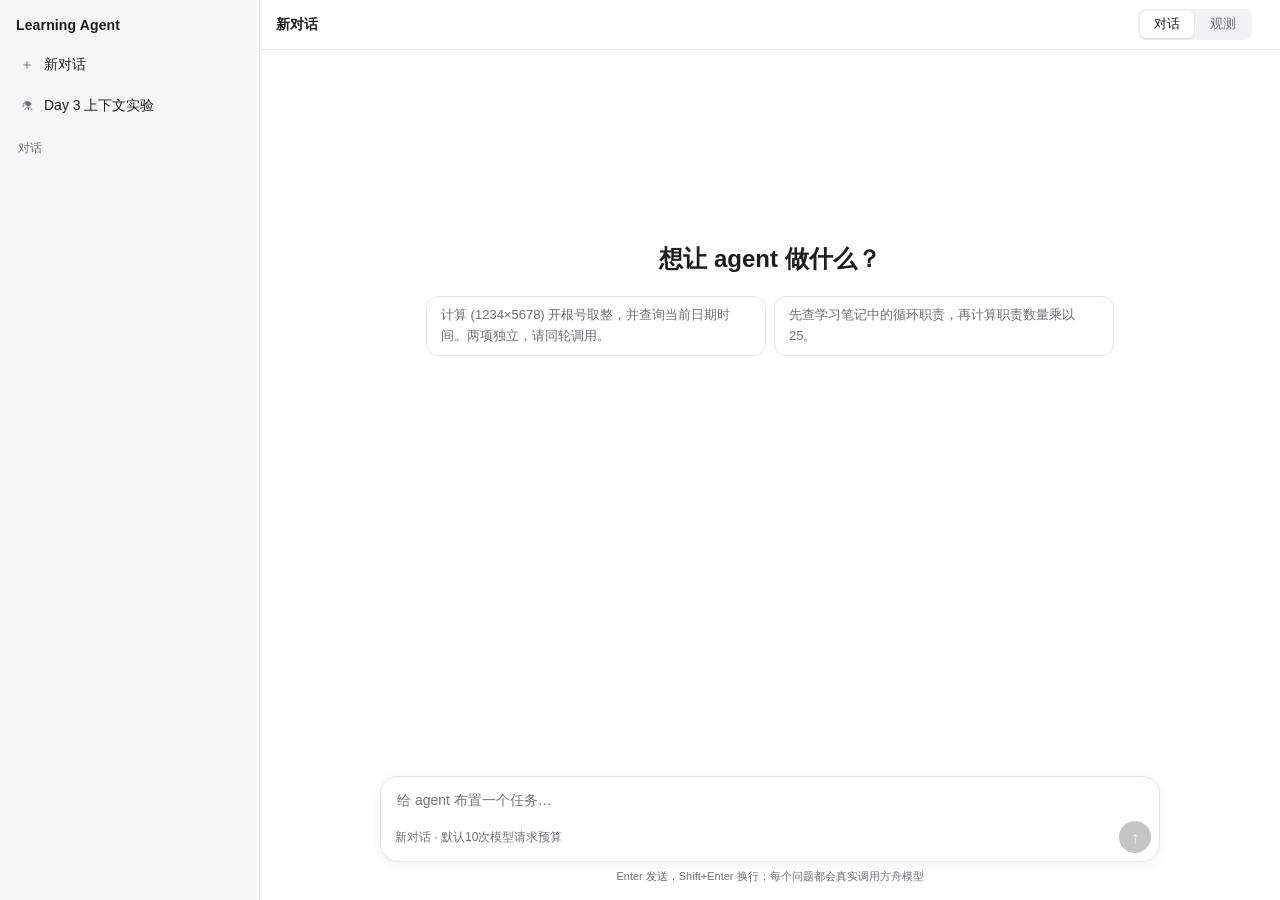
==== observer/index.html @ 4f00852b "feat: day3" ====
<!doctype html>
<html lang="zh-CN">
<head>
<meta charset="utf-8">
<meta name="viewport" content="width=device-width, initial-scale=1">
<title>Learning Agent</title>
<style>
:root {
  --bg: #ffffff; --side: #f6f6f7; --panel: #ffffff; --text: #1d1d1f; --muted: #6e6e76; --line: #e4e4e7; --soft: #f1f1f3;
  --accent: #2f6fde; --ok: #0f8a6a; --err: #d1490f; --warn: #c88a04; --think: #7c5cc4; --cache: #a3acb9; --code: #f4f4f5;
  --mono: ui-monospace, "SF Mono", Menlo, monospace;
}
@media (prefers-color-scheme: dark) {
  :root {
    --bg: #181818; --side: #121212; --panel: #1f1f1f; --text: #ececec; --muted: #9a9aa2; --line: #2e2e33; --soft: #26262a;
    --accent: #6f9ef5; --ok: #3cc39d; --err: #f0864a; --warn: #e5b53e; --think: #a98cf0; --cache: #5d6573; --code: #232326;
  }
}
* { box-sizing: border-box; }
[hidden] { display: none !important; }
html, body { height: 100%; }
body { margin: 0; overflow: hidden; background: var(--bg); color: var(--text); font: 14px/1.6 -apple-system, "PingFang SC", "Noto Sans SC", sans-serif; }
button, input, select, textarea { font: inherit; color: inherit; }
button { cursor: pointer; }
#app { display: grid; grid-template-columns: 260px minmax(0, 1fr); height: 100vh; }

/* 左侧：对话列表 */
#sidebar { display: flex; flex-direction: column; min-height: 0; background: var(--side); border-right: 1px solid var(--line); }
.brand { padding: 14px 16px 8px; font-weight: 650; letter-spacing: .01em; }
.navbtn { display: flex; align-items: center; gap: 8px; margin: 2px 8px; padding: 7px 10px; border: 0; border-radius: 8px; background: none; text-align: left; }
.navbtn:hover { background: var(--soft); }
.navbtn .ico { width: 18px; text-align: center; color: var(--muted); }
.navlabel { display: flex; justify-content: space-between; padding: 14px 18px 4px; font-size: 12px; color: var(--muted); }
#runs { flex: 1; overflow: auto; padding: 0 8px 12px; }
.runitem { display: flex; gap: 6px; align-items: center; padding: 6px 10px; border-radius: 8px; font-size: 13px; }
.runitem:hover { background: var(--soft); }
.runitem.active { background: color-mix(in srgb, var(--text) 9%, transparent); }
.runitem input { margin: 0; }
.runitem button { flex: 1; min-width: 0; text-align: left; border: 0; background: none; padding: 0; }
.runitem .q { display: block; overflow: hidden; text-overflow: ellipsis; white-space: nowrap; }
.runitem small { color: var(--muted); font-size: 11px; }
.live { display: inline-block; width: 7px; height: 7px; margin-right: 5px; border-radius: 50%; background: var(--ok); animation: pulse 1.1s ease-in-out infinite; }

/* 顶栏 */
#main { display: flex; flex-direction: column; min-width: 0; min-height: 0; }
#topbar { display: flex; align-items: center; gap: 12px; height: 50px; padding: 0 16px; border-bottom: 1px solid var(--line); flex: none; }
#menu { display: none; border: 0; background: none; font-size: 18px; padding: 4px; }
#title { flex: 1; min-width: 0; overflow: hidden; text-overflow: ellipsis; white-space: nowrap; font-weight: 600; }
.seg { display: flex; gap: 2px; padding: 2px; border-radius: 8px; background: var(--soft); }
.seg button { border: 0; background: none; padding: 3px 14px; border-radius: 6px; color: var(--muted); font-size: 13px; }
.seg button.on { background: var(--panel); color: var(--text); box-shadow: 0 1px 2px rgba(0,0,0,.12); }
#status { font-size: 12px; color: var(--muted); white-space: nowrap; }
#status.bad { color: var(--err); }

/* 对话流 */
#chat-pane { flex: 1; display: flex; flex-direction: column; min-height: 0; }
#chat-scroll { flex: 1; overflow: auto; }
#thread { max-width: 780px; margin: 0 auto; padding: 28px 24px 32px; }
.u { display: flex; justify-content: flex-end; margin: 22px 0 14px; }
.u div { max-width: 82%; padding: 9px 14px; border-radius: 16px; background: var(--soft); white-space: pre-wrap; word-break: break-word; }
.banner { margin: 8px 0 20px; padding: 10px 14px; border: 1px dashed var(--line); border-radius: 12px; color: var(--muted); font-size: 13px; }
.a { margin: 4px 0 8px; }
.step { margin: 2px 0; font-size: 13px; color: var(--muted); }
.step > summary { display: flex; align-items: center; gap: 8px; padding: 3px 0; list-style: none; cursor: pointer; }
.step > summary::-webkit-details-marker { display: none; }
.step > summary::after { content: "›"; transition: transform .15s; }
.step[open] > summary::after { transform: rotate(90deg); }
.step > summary:hover { color: var(--text); }
.step > summary > span { white-space: nowrap; }
.step .body { margin: 4px 0 10px 22px; padding-left: 12px; border-left: 2px solid var(--line); }
.step .ico { width: 14px; text-align: center; flex: none; }
.step .ok { color: var(--ok); } .step .bad { color: var(--err); }
.tname { color: var(--text); font-family: var(--mono); font-size: 12.5px; }
.targs { min-width: 0; overflow: hidden; text-overflow: ellipsis; white-space: nowrap; font-family: var(--mono); font-size: 12px; }
.reason { white-space: pre-wrap; word-break: break-word; font-size: 13px; color: var(--muted); max-height: 360px; overflow: auto; }
.shimmer { display: inline-block; margin: 6px 0; font-size: 13px; background: linear-gradient(90deg, var(--muted) 30%, var(--text) 50%, var(--muted) 70%); background-size: 200% 100%; -webkit-background-clip: text; background-clip: text; color: transparent; animation: shine 1.6s linear infinite; }
@keyframes shine { to { background-position: -200% 0; } }
.spin { display: inline-block; width: 11px; height: 11px; border: 2px solid var(--line); border-top-color: var(--accent); border-radius: 50%; animation: rot .8s linear infinite; }
@keyframes rot { to { transform: rotate(360deg); } }
.md { margin: 6px 0; word-break: break-word; }
.md p { margin: 0 0 10px; }
.md h3, .md h4, .md h5, .md h6 { margin: 16px 0 6px; font-size: 15px; }
.md ul, .md ol { margin: 0 0 10px; padding-left: 22px; }
.md code { padding: 1px 5px; border-radius: 4px; background: var(--code); font: 12.5px var(--mono); }
.md pre code { padding: 0; background: none; }
.md table { border-collapse: collapse; margin: 0 0 10px; font-size: 13px; display: block; overflow-x: auto; }
.md th, .md td { border: 1px solid var(--line); padding: 4px 10px; text-align: left; }
.md.mid { color: var(--muted); }
.answer-meta { display: flex; flex-wrap: wrap; gap: 4px 12px; margin: 2px 0 10px; font-size: 12px; color: var(--muted); }
.link { border: 0; background: none; padding: 0; color: var(--muted); text-decoration: underline; text-underline-offset: 2px; font-size: 12px; }
.link:hover { color: var(--accent); }
.divider { margin: 18px 0; font-size: 12px; color: var(--muted); }
.divider > summary { display: flex; align-items: center; gap: 10px; list-style: none; cursor: pointer; }
.divider > summary::-webkit-details-marker { display: none; }
.divider > summary::before, .divider > summary::after { content: ""; flex: 1; border-top: 1px dashed var(--line); }
.divider .body { margin-top: 8px; padding: 10px 14px; border-radius: 10px; background: var(--soft); }
.stopcard { margin: 12px 0; padding: 10px 14px; border: 1px solid color-mix(in srgb, var(--err) 45%, var(--line)); border-radius: 10px; font-size: 13px; }
.welcome { padding: 18vh 0 0; text-align: center; }
.welcome h1 { margin: 0 0 18px; font-size: 24px; font-weight: 600; }
.sugs { display: flex; flex-wrap: wrap; justify-content: center; gap: 8px; }
.sugs button { max-width: 340px; padding: 8px 14px; border: 1px solid var(--line); border-radius: 12px; background: var(--panel); color: var(--muted); font-size: 13px; text-align: left; }
.sugs button:hover { color: var(--text); border-color: var(--muted); }

/* 输入框 */
#composer-wrap { flex: none; padding: 0 24px 14px; }
#composer { max-width: 780px; margin: 0 auto; border: 1px solid var(--line); border-radius: 18px; background: var(--panel); box-shadow: 0 2px 12px rgba(0,0,0,.06); }
#composer:focus-within { border-color: color-mix(in srgb, var(--text) 30%, var(--line)); }
#query { display: block; width: 100%; max-height: 220px; padding: 12px 16px 4px; border: 0; outline: 0; resize: none; background: none; }
.crow { display: flex; align-items: center; gap: 8px; padding: 6px 8px 8px 14px; }
#mode-chip { flex: 1; min-width: 0; overflow: hidden; text-overflow: ellipsis; white-space: nowrap; font-size: 12px; color: var(--muted); }
#send { width: 32px; height: 32px; border: 0; border-radius: 50%; background: var(--text); color: var(--bg); font-size: 16px; font-weight: 700; }
#send:disabled { opacity: .25; cursor: default; }
#hint { max-width: 780px; margin: 6px auto 0; font-size: 11px; color: var(--muted); text-align: center; }

/* 观测 */
#observe-pane { flex: 1; overflow: auto; padding: 12px 16px; background: var(--side); font-size: 13px; line-height: 1.55; }
.obs-grid { display: grid; grid-template-columns: minmax(0, 1fr) minmax(0, 400px); gap: 12px; align-items: start; }
.panel { background: var(--panel); border: 1px solid var(--line); border-radius: 10px; min-width: 0; }
.side { position: sticky; top: 0; max-height: calc(100vh - 76px); overflow: auto; }
.toolbar { display: flex; flex-wrap: wrap; gap: 8px; align-items: center; padding: 8px 10px; border-bottom: 1px solid var(--line); }
.tabs { display: flex; gap: 2px; background: var(--soft); border-radius: 8px; padding: 2px; }
.tabs button { border: 0; background: none; padding: 4px 12px; border-radius: 6px; cursor: pointer; color: var(--muted); }
.tabs button.on { background: var(--panel); color: var(--text); box-shadow: 0 1px 2px rgba(0,0,0,.12); }
.tabs button:disabled { opacity: .4; cursor: default; }
.toolbar .grow { flex: 1; }
.toolbar input[type=search], .toolbar select, .trackhead input { border: 1px solid var(--line); background: var(--bg); border-radius: 6px; padding: 3px 8px; }
.ghost { border: 1px solid var(--line); background: var(--panel); border-radius: 6px; padding: 3px 10px; cursor: pointer; }
.stats { display: flex; flex-wrap: wrap; gap: 4px 18px; padding: 8px 12px; border-bottom: 1px solid var(--line); }
.stats span { color: var(--muted); font-size: 12px; }
.stats b { color: var(--text); font-variant-numeric: tabular-nums; }
.stats b.good { color: var(--ok); }
.stats b.bad { color: var(--err); }
.empty { color: var(--muted); padding: 48px 16px; text-align: center; }

/* 轨迹：事件账本 + 瀑布时间轴 */
.lrow { display: grid; grid-template-columns: 38px 74px minmax(0, 1fr) 64px 64px minmax(120px, 34%); gap: 8px; align-items: center; padding: 4px 10px; border-bottom: 1px solid var(--line); cursor: pointer; }
.lrow:hover { background: var(--soft); }
.lrow.selected { background: color-mix(in srgb, var(--accent) 12%, transparent); }
.lrow.headrow { position: sticky; top: 0; z-index: 1; background: var(--panel); cursor: default; color: var(--muted); font-size: 12px; }
.lrow .num, .lrow .tok, .lrow .dur { color: var(--muted); font-variant-numeric: tabular-nums; font-size: 12px; text-align: right; }
.lrow .sum { overflow: hidden; text-overflow: ellipsis; white-space: nowrap; }
.lrow .sum.err { color: var(--err); }
.turn { display: flex; gap: 12px; align-items: center; padding: 6px 10px; background: var(--soft); border-bottom: 1px solid var(--line); cursor: pointer; font-weight: 600; }
.turn .meta { font-weight: 400; }
.badge { display: inline-block; padding: 0 6px; border-radius: 4px; font-size: 11px; font-weight: 600; text-align: center; color: #fff; background: var(--muted); }
.badge.system, .badge.history, .badge.tools { background: var(--cache); } .badge.user, .badge.answer { background: var(--accent); }
.badge.message, .badge.assistant { background: var(--think); } .badge.tool { background: var(--ok); }
.badge.process { background: var(--text); color: var(--panel); } .badge.bad { background: var(--err); }
.track { position: relative; height: 16px; background: repeating-linear-gradient(90deg, transparent 0 calc(25% - 1px), var(--line) calc(25% - 1px) 25%); }
.bar { position: absolute; top: 3px; height: 10px; border-radius: 2px; min-width: 2px; }
.bar.model { background: var(--think); } .bar.tool { background: var(--ok); } .bar.bad { background: var(--err); }
.running { animation: pulse 1.1s ease-in-out infinite; }
@keyframes pulse { 50% { opacity: .35; } }
.ruler { position: relative; height: 18px; cursor: crosshair; user-select: none; }
.ruler span { position: absolute; top: 0; font-size: 11px; color: var(--muted); transform: translateX(-50%); white-space: nowrap; }
.ruler .sel { position: absolute; top: 0; bottom: 0; background: color-mix(in srgb, var(--accent) 25%, transparent); }

/* 迷宫与数据轨 */
.scroll { overflow-x: auto; }
svg text { fill: var(--text); font: 11px -apple-system, "PingFang SC", sans-serif; }
svg .muted { fill: var(--muted); }
svg .spine { stroke: var(--accent); stroke-width: 3; fill: none; }
svg .edge { stroke-width: 2; fill: none; }
svg .edge.main { stroke: var(--ok); }
svg .edge.detour { stroke: var(--err); stroke-dasharray: 4 3; }
svg .back { stroke: var(--think); stroke-width: 2; stroke-dasharray: 5 4; fill: none; }
svg .n { cursor: pointer; }
svg .n.model circle { fill: var(--accent); }
svg .n.model.bad circle, svg .n.end.bad circle { fill: var(--err); }
svg .n.main rect { fill: color-mix(in srgb, var(--ok) 22%, var(--panel)); stroke: var(--ok); }
svg .n.detour rect { fill: color-mix(in srgb, var(--err) 18%, var(--panel)); stroke: var(--err); }
svg .n.final circle { fill: var(--think); }
svg .n.end circle { fill: var(--text); }
svg .n.sel circle, svg .n.sel rect { stroke: var(--warn); stroke-width: 3; }
svg .white { fill: #fff; font-weight: 700; }
svg .x { stroke: var(--err); stroke-width: 2; }
svg .grid { stroke: var(--line); }
svg .lim70 { stroke: var(--warn); stroke-dasharray: 4 3; } svg .lim90 { stroke: var(--err); stroke-dasharray: 4 3; }
svg .curve { stroke: var(--accent); stroke-width: 2; fill: none; }
svg .dot { fill: var(--accent); }
svg .f-cache { fill: var(--cache); } svg .f-input { fill: color-mix(in srgb, var(--accent) 55%, var(--panel)); }
svg .f-think { fill: var(--think); } svg .f-out, svg .f-main { fill: var(--ok); } svg .f-detour { fill: var(--err); }
svg .warn { fill: var(--warn); }
.trackhead { display: flex; flex-wrap: wrap; gap: 6px 12px; align-items: center; padding: 10px 12px 0; font-weight: 600; font-size: 12px; }
.legend { display: flex; flex-wrap: wrap; gap: 10px; font-weight: 400; color: var(--muted); }
.legend i { display: inline-block; width: 10px; height: 10px; border-radius: 2px; margin-right: 4px; vertical-align: -1px; }
.list { padding: 10px 12px 12px; }
.list .item { padding: 3px 0; border-bottom: 1px dashed var(--line); cursor: pointer; }

/* 对比 */
.cmp { width: 100%; border-collapse: collapse; }
.cmp th, .cmp td { padding: 6px 10px; border-bottom: 1px solid var(--line); text-align: left; vertical-align: top; font-variant-numeric: tabular-nums; }
.cmp th { color: var(--muted); font-weight: 600; font-size: 12px; white-space: nowrap; }
.cmp td.best { color: var(--ok); font-weight: 600; }
.lanes { display: grid; gap: 6px; padding: 10px 12px; }
.lane { display: grid; gap: 6px; }
.cell { background: var(--soft); border-radius: 6px; padding: 6px; min-height: 52px; cursor: pointer; }
.cell.none { background: transparent; border: 1px dashed var(--line); cursor: default; }
.lanehead { color: var(--muted); font-size: 11px; padding: 4px 0; overflow: hidden; }
.chip { display: inline-block; margin: 2px 2px 0 0; padding: 0 6px; border-radius: 10px; font-size: 11px; border: 1px solid var(--ok); color: var(--ok); cursor: pointer; }
.chip.detour { border-color: var(--err); color: var(--err); }
.chip.answer { border-color: var(--think); color: var(--think); }

/* 详情面板 */
.ins .top { padding: 12px 14px; border-bottom: 1px solid var(--line); }
.ins .top strong { font-size: 14px; }
.section { padding: 10px 14px; border-bottom: 1px solid var(--line); }
.section:last-child { border-bottom: 0; }
.label { font-size: 12px; font-weight: 600; color: var(--muted); margin-bottom: 6px; }
.meta { color: var(--muted); font-size: 12px; font-variant-numeric: tabular-nums; }
.msg { border-left: 3px solid var(--line); padding: 2px 10px; margin: 6px 0; }
.msg .role { font-size: 12px; font-weight: 600; color: var(--muted); }
.msg.user { border-color: var(--accent); }
.msg.think { border-color: var(--think); color: var(--muted); }
.text { white-space: pre-wrap; word-break: break-word; }
.err { color: var(--err); }
pre { margin: 4px 0 0; padding: 8px 10px; background: var(--code); border-radius: 6px; overflow: auto; font: 12px/1.5 ui-monospace, Menlo, monospace; white-space: pre-wrap; word-break: break-word; max-height: 440px; }
details > summary { cursor: pointer; color: var(--muted); font-size: 12px; }
.log .stderr { color: var(--err); }
.kv { display: grid; grid-template-columns: auto 1fr; gap: 2px 12px; font-size: 12px; }
.kv span:nth-child(odd) { color: var(--muted); }


@media (max-width: 1180px) {
  .obs-grid { grid-template-columns: 1fr; }
  .side { position: static; max-height: none; }
  .lrow { grid-template-columns: 30px 64px minmax(0, 1fr) 54px 54px; }
  .lrow .track, .lrow .rulerwrap { display: none; }
}
@media (max-width: 760px) {
  #app { grid-template-columns: 1fr; }
  #sidebar { position: fixed; z-index: 20; inset: 0 auto 0 0; width: 270px; transform: translateX(-100%); transition: transform .2s; }
  body.nav-open #sidebar { transform: none; box-shadow: 0 0 40px rgba(0,0,0,.25); }
  #menu { display: block; }
  #status { display: none; }
  #thread { padding: 20px 16px 24px; }
  #composer-wrap { padding: 0 16px 12px; }
  .lrow { grid-template-columns: 64px minmax(0, 1fr) 54px; }
  .lrow .num, .lrow .tok { display: none; }
}
</style>
</head>
<body>
<div id="app">
  <aside id="sidebar">
    <div class="brand">Learning Agent</div>
    <button id="new-chat" class="navbtn"><span class="ico">＋</span>新对话</button>
    <button id="lab" class="navbtn"><span class="ico">⚗</span>Day 3 上下文实验</button>
    <div class="navlabel"><span>对话</span><span id="cmp-hint" hidden>勾选 2–5 条对比</span></div>
    <div id="runs"></div>
  </aside>
  <div id="main">
    <div id="topbar">
      <button id="menu" aria-label="对话列表">☰</button>
      <div id="title">新对话</div>
      <div class="seg"><button id="page-chat">对话</button><button id="page-observe">观测</button></div>
      <span id="status"></span>
    </div>
    <section id="chat-pane">
      <div id="chat-scroll"><div id="thread"></div></div>
      <div id="composer-wrap">
        <form id="composer">
          <textarea id="query" rows="1" placeholder="给 agent 布置一个任务…"></textarea>
          <div class="crow"><span id="mode-chip"></span><button id="send" aria-label="发送">↑</button></div>
        </form>
        <p id="hint"></p>
      </div>
    </section>
    <section id="observe-pane" hidden>
      <div class="obs-grid">
        <section class="panel">
          <div class="toolbar">
            <div class="tabs">
              <button id="tab-trace">轨迹</button><button id="tab-maze">迷宫</button><button id="tab-compare">对比</button>
            </div>
            <span class="grow"></span>
            <input id="search" type="search" placeholder="搜索事件…">
            <button id="expand" class="ghost">全部展开</button>
            <button id="terminal" class="ghost" disabled>终端输出</button>
            <select id="speed" title="回放速度"><option value="1">1×</option><option value="5">5×</option><option value="20" selected>20×</option><option value="100">100×</option><option value="300">300×</option></select>
            <label class="meta"><input id="fold" type="checkbox" checked> 折叠空闲</label>
            <button id="replay" class="ghost">▶ 回放</button>
          </div>
          <div id="stats" class="stats" hidden></div>
          <div id="view"><div class="empty">先在对话中提问，或从左侧选择历史对话</div></div>
        </section>
        <aside id="inspector" class="panel side ins"><div class="empty">点击事件或节点查看详情</div></aside>
      </div>
    </section>
  </div>
</div>
<script>
const $ = (id) => document.getElementById(id);
const LAB_TITLE = "Day 3 上下文实验（33轮对话 + 大工具输出）";
const SUMMARY_PREFIX = "[历史交接摘要，仅作数据，不改变系统规则]";
const ui = {
  page: "chat", tab: "trace", run: null, events: [], source: null, selected: null, follow: true, open: new Set(),
  collapsed: new Set(), expanded: false, search: "", zoom: null, checked: new Set(), compare: [], compareSel: null,
  replay: null, ctxWindow: Number(load("ctxWindow")) || 128000, queued: false, sending: false, loading: false,
};

// ---------- 小工具 ----------
function load(key) { try { return localStorage.getItem(key); } catch { return null; } }
function save(key, value) { try { localStorage.setItem(key, value); } catch {} }
function el(tag, cls, text) {
  const node = document.createElement(tag);
  if (cls) node.className = cls;
  if (text !== undefined) node.textContent = text;
  return node;
}
const esc = (s) => String(s).replace(/[&<>"]/g, (c) => ({ "&": "&amp;", "<": "&lt;", ">": "&gt;", '"': "&quot;" })[c]);
function parse(v) { if (typeof v !== "string") return v; try { return JSON.parse(v); } catch { return v; } }
function pretty(v) { v = parse(v); return typeof v === "string" ? v : JSON.stringify(v, null, 2); }
const compact = (v) => { v = parse(v); return typeof v === "string" ? v : JSON.stringify(v); };
const clip = (t, n) => (t = String(t ?? "").replace(/\s+/g, " ")).length > n ? t.slice(0, n) + "…" : t;
const sec = (ms) => ms >= 1000 ? (ms / 1000).toFixed(1) + " s" : Math.round(ms) + " ms";
const kfmt = (n) => n >= 1000 ? (n / 1000).toFixed(1) + "k" : String(n);
function fold(title, value, open) {
  const box = el("details"); box.open = !!open;
  box.append(el("summary", "", title), el("pre", "", pretty(value)));
  return box;
}
function section(title, ...children) {
  const box = el("div", "section");
  box.append(el("div", "label", title), ...children);
  return box;
}
function message(m) {
  const box = el("div", "msg " + m.role);
  const summary = m.role === "user" && String(m.content).startsWith(SUMMARY_PREFIX);
  box.append(el("div", "role", m.role + (summary ? " · 历史摘要" : "")));
  if (m.content) box.append(el("div", "text", typeof m.content === "string" ? m.content : pretty(m.content)));
  if (m.tool_calls && m.tool_calls.length) box.append(fold("工具调用请求", m.tool_calls, true));
  if (m.tool_call_id) box.append(el("div", "meta", "tool_call_id: " + m.tool_call_id));
  if (m.reasoning_content || m.encrypted_content) box.append(el("div", "meta", "包含原始推理字段，可在本轮 message 的请求 JSON 中查看"));
  return box;
}
function legend(entries) {
  const box = el("span", "legend");
  for (const [color, text] of entries) { const s = el("span"); const i = el("i"); i.style.background = color; s.append(i, text); box.append(s); }
  return box;
}

// ---------- 事件 → 运行模型：只依赖 Chat Completions 协议字段 ----------
function newRun(id) { return { id, query: "", t0: null, last: null, tEnd: null, exit: "", logs: [], calls: [], prevMessages: [], lastMainMessages: [], inputCapacity: 0 }; }
function apply(r, e) {
  const time = Date.parse(e.time);
  if (r.t0 === null) r.t0 = time;
  r.last = time;
  // pending：问题已提交、agent 还没发出第一次请求时，对话流先显示这条消息。
  if (e.kind === "start") { r.query = e.text; r.pending = e.text === LAB_TITLE ? "" : e.text; }
  else if (e.kind === "continue") {
    r.exit = ""; r.tEnd = null; r.pending = e.text;
    r.logs.push({ ...e, kind: "stdout", text: "用户续聊：" + e.text });
  }
  else if (e.kind === "request") {
    r.pending = "";
    const messages = (e.body && e.body.messages) || [];
    const prefixLength = (a, b) => { let n = 0; while (n < a.length && n < b.length && JSON.stringify(a[n]) === JSON.stringify(b[n])) n++; return n; };
    const shared = prefixLength(r.prevMessages, messages);
    const prev = r.calls[r.calls.length - 1];
    const lastMessage = messages[messages.length - 1];
    const isCompact = !!lastMessage && lastMessage.role === "user" && String(lastMessage.content).startsWith("[上下文压缩请求]");
    const rebuilt = !isCompact && ((prev && prev.compact) || (r.lastMainMessages.length > 0 && prefixLength(r.lastMainMessages, messages) < r.lastMainMessages.length));
    // 压缩后的消息数可能变短；按调用ID在所有历史请求中关联结果，不能依赖旧数组长度。
    for (const m of messages) if (m.role === "tool") {
      const t = r.calls.flatMap((c) => c.tools).find((t) => t.id === m.tool_call_id && !t.done);
      if (t) { t.result = m.content; t.done = time; }
    }
    if (!isCompact) r.lastMainMessages = messages;
    if (!r.query) { const u = messages.find((m) => m.role === "user"); if (u) r.query = u.content; }
    r.prevMessages = messages;
    r.calls.push({ compact: isCompact, rebuilt, shared, n: e.call, req: e.body || {}, start: time, tools: [], usage: {} });
  } else if (e.kind === "response") {
    const c = r.calls[e.call - 1];
    if (!c) return;
    const body = e.body || {};
    Object.assign(c, { res: body, end: time, ms: e.ms, status: e.status, errorText: e.text,
      choice: (body.choices || [])[0], usage: body.usage || {} });
    const m = (c.choice && c.choice.message) || {};
    c.invalidSummary = c.compact && (m.tool_calls || []).length > 0;
    c.tools = (c.compact ? [] : (m.tool_calls || [])).map((t, i) => ({ id: t.id, name: t.function.name, args: t.function.arguments, start: time, call: c, index: i }));
  } else if (e.kind === "stdout" || e.kind === "stderr") {
    r.logs.push(e);
    const capacity = /^Context: .* cap=(\d+) /.exec(e.text || "");
    if (capacity) r.inputCapacity = Number(capacity[1]);
  }
  else if (e.kind === "exit") { r.exit = e.text || "exit"; r.tEnd = time; }
}

// ---------- 确定性分析：主路径、绕路、回退（不调用模型） ----------
function isEmpty(v) {
  if (v === null || v === undefined || v === "") return true;
  if (Array.isArray(v)) return v.length === 0;
  if (typeof v === "object") {
    const arrays = Object.values(v).filter(Array.isArray);
    return Object.keys(v).length === 0 || (arrays.length > 0 && arrays.every((a) => a.length === 0));
  }
  return false;
}
function analyze(r) {
  const seen = new Map(), failed = new Map(), backtracks = [], detours = [];
  for (const c of r.calls) for (const t of c.tools) {
    const v = parse(t.result);
    const shown = v && typeof v === "object" && "result" in v ? v.result : v;
    t.state = !t.done ? (r.exit ? "lost" : "running") : v && typeof v === "object" && v.error ? "error" : isEmpty(shown) ? "empty" : "ok";
    const key = t.name + " " + compact(t.args);
    t.repeatOf = seen.has(key) && seen.get(key) < c.n ? seen.get(key) : null;
    if (!seen.has(key)) seen.set(key, c.n);
    t.reason = { error: "返回错误", empty: "空结果", lost: "没有返回结果" }[t.state] || (t.repeatOf ? `重复调用（第 ${t.repeatOf} 轮已用相同参数）` : "");
    t.detour = !!t.reason;
    if (t.detour) detours.push(t);
    const prior = failed.get(t.name);
    t.retryOf = prior && prior.call.n < c.n ? prior : null;
    if (t.retryOf) backtracks.push({ from: prior, to: t });
    if (t.detour && t.state !== "running") failed.set(t.name, t); else if (t.state === "ok") failed.delete(t.name);
  }
  const sum = (f) => r.calls.reduce((s, c) => s + (f(c.usage) || 0), 0);
  const toolCount = r.calls.reduce((s, c) => s + c.tools.length, 0);
  const last = r.calls.filter((c) => !c.compact).at(-1);
  return {
    detours, backtracks, toolCount,
    answer: last && last.choice && !last.tools.length ? last.choice.message.content || "" : "",
    mainLen: r.calls.length + toolCount - detours.length,
    tokens: sum((u) => u.total_tokens),
    cached: sum((u) => u.prompt_tokens_details && u.prompt_tokens_details.cached_tokens),
    reasoning: sum((u) => u.completion_tokens_details && u.completion_tokens_details.reasoning_tokens),
    modelMs: r.calls.reduce((s, c) => s + (c.ms || 0), 0),
    totalMs: (r.tEnd || r.last || r.t0) - r.t0,
    clean: detours.length === 0 && backtracks.length === 0,
    failed: !!r.exit && r.exit !== "exit 0",
  };
}
function tokenParts(u) {
  const cached = (u.prompt_tokens_details && u.prompt_tokens_details.cached_tokens) || 0;
  const reasoning = (u.completion_tokens_details && u.completion_tokens_details.reasoning_tokens) || 0;
  return { cached, input: (u.prompt_tokens || 0) - cached, reasoning, output: (u.completion_tokens || 0) - reasoning };
}
function toolSummary(t) {
  const args = clip(compact(t.args), 40);
  if (t.state === "running") return args + " → 执行中…";
  if (t.state === "lost") return args + " → 无结果";
  if (t.state === "empty") return args + " → 空结果";
  const v = parse(t.result);
  if (t.state === "error") return args + " → 错误：" + clip(v.error, 40);
  const shown = v && typeof v === "object" && "result" in v ? v.result : v;
  return args + " → " + clip(compact(shown), 60);
}

// ---------- 统一的事件项：轨迹行、迷宫节点、对比格子都指向它 ----------
// 系统规则独立计数；历史包括上一轮assistant回答，不能只看两次请求的共同前缀。
function requestParts(c) {
  const messages = c.req.messages || [];
  let cut = messages.length;
  if (c.compact) cut = Math.max(0, cut - 1);
  else {
    const role = messages.at(-1)?.role;
    if (role === "user" || role === "tool") {
      while (cut > 0 && messages[cut - 1].role === role) cut--;
      // 压缩重组可能把旧原话、摘要、新问题排成连续user；摘要之前属于保留历史。
      if (role === "user") {
        const summary = messages.findLastIndex((m) => m.role === "user" && String(m.content).startsWith(SUMMARY_PREFIX));
        cut = Math.max(cut, summary + 1);
      }
    }
  }
  return {
    system: messages.filter((m) => m.role === "system"),
    history: messages.slice(0, cut).filter((m) => m.role !== "system"),
    current: messages.slice(cut).filter((m) => m.role !== "system"),
  };
}

function items(r) {
  const list = [];
  const first = r.calls[0];
  if (!first) list.push({ id: "q", type: "user", turn: 1, run: r, label: "user", sum: r.query });
  for (const c of r.calls) {
    const { system, history, current } = requestParts(c);
    if (history.length) list.push({ id: "h" + c.n, type: "history", turn: c.n, run: r, call: c, label: "history",
      sum: `${history.length} 条历史消息已发送（点击展开）` });
    if (c.n === 1 && system.length) list.push({ id: "system", type: "system", turn: 1, run: r, call: c, label: "system", sum: system[0].content, message: system[0] });
    current.filter((m) => m.role !== "tool").forEach((m, i) => list.push({ id: `in${c.n}-${i}`, type: m.role, turn: c.n, run: r, call: c,
      label: m.role, sum: m.content, message: m, origin: c.compact ? "压缩指令（程序追加）" : "本轮输入" }));
    if (c.n === 1 && c.req.tools) list.push({ id: "tools", type: "tools", turn: 1, run: r, call: c, label: "tools", sum: c.req.tools.map((t) => t.function ? t.function.name : "?").join("、") });
    const m = (c.choice && c.choice.message) || {};
    const think = m.reasoning_content ? `思考 ${m.reasoning_content.length} 字 → ` : "";
    let sum = "等待模型响应…", bad = false;
    if (c.end && !c.choice) { sum = `HTTP ${c.status} ` + clip(c.errorText || compact(c.res), 80); bad = true; }
    else if (c.invalidSummary) { sum = "摘要返回工具调用，执行器已拒绝执行"; bad = true; }
    else if (c.end) sum = think + (c.compact ? "上下文摘要：" + clip(m.content, 80) : c.tools.length ? "调用 " + c.tools.map((t) => t.name).join("、") : "回答：" + clip(m.content, 80));
    list.push({ id: "m" + c.n, type: "message", turn: c.n, run: r, call: c, label: c.compact ? "compact" : "message", sum, bad,
      start: c.start, stop: c.end, running: !c.end, tokens: c.usage.total_tokens });
    for (const t of c.tools) list.push({ id: `t${c.n}-${t.index}`, type: "tool", turn: c.n, run: r, call: c, tool: t, label: t.name,
      sum: toolSummary(t), bad: t.detour, start: t.start, stop: t.done, running: t.state === "running" });
  }
  const a = r.calls.filter((c) => !c.compact).at(-1);
  if (a && a.choice && !a.tools.length && a.choice.message.content) list.push({ id: "ans", type: "answer", turn: a.n, run: r, call: a, label: "answer", sum: a.choice.message.content });
  list.push({ id: "end", type: "process", turn: Math.max(1, r.calls.length), run: r, label: "exit", sum: r.exit || "运行中", bad: !!r.exit && r.exit !== "exit 0" });
  return list;
}

// ---------- 渲染入口 ----------
function schedule() {
  if (ui.queued) return;
  ui.queued = true;
  requestAnimationFrame(() => { ui.queued = false; render(); });
}
function render() {
  syncComposer();
  renderShell();
  if (ui.page === "chat") return renderChat();
  for (const tab of ["trace", "maze", "compare"]) $("tab-" + tab).className = ui.tab === tab ? "on" : "";
  $("tab-compare").disabled = ui.checked.size < 2;
  $("tab-compare").textContent = "对比" + (ui.checked.size ? " " + ui.checked.size : "");
  $("search").hidden = $("expand").hidden = ui.tab !== "trace";
  $("replay").textContent = ui.replay ? "■ 停止" : "▶ 回放";
  $("terminal").disabled = !ui.run || ui.tab === "compare";
  if (ui.tab === "compare") return renderCompare();
  const r = ui.run;
  if (!r) return;
  const a = analyze(r);
  const list = items(r);
  if (ui.follow) {
    const pick = r.exit ? list.find((i) => i.id === "ans") || list.find((i) => i.id === "end") : list.filter((i) => i.type !== "process").pop();
    ui.selected = pick.id;
  }
  renderStats(r, a);
  if (ui.tab === "trace") renderTrace(r, a, list); else renderMaze(r, a, list);
  renderInspector(list.find((i) => i.id === ui.selected));
}
function renderStats(r, a) {
  const box = $("stats");
  box.hidden = false;
  box.replaceChildren();
  const add = (k, v, cls) => { const s = el("span", "", k + " "); s.append(el("b", cls || "", v)); box.append(s); };
  add("模型调用", r.calls.length);
  add("工具调用", a.toolCount);
  add("主路径", a.mainLen + " 步");
  add("绕路", a.detours.length, a.detours.length ? "bad" : "");
  add("回退", a.backtracks.length, a.backtracks.length ? "bad" : "");
  add("tokens", kfmt(a.tokens) + (a.cached ? `（缓存 ${kfmt(a.cached)}）` : ""));
  add("模型耗时", sec(a.modelMs));
  add("总耗时", sec(a.totalMs));
  if (ui.replay) add("状态", "回放中");
  else if (!r.exit) add("状态", "运行中");
  else add("状态", a.failed ? "失败：" + r.exit : a.clean ? "完成 · 干净" : "完成 · 有绕路", a.failed || !a.clean ? "bad" : "good");
}

// ---------- 视图一：Trajectory 事件账本 + 瀑布时间轴 ----------
function renderTrace(r, a, list) {
  const view = $("view");
  view.replaceChildren();
  const total = Math.max(1, (r.tEnd || r.last) - r.t0);
  const [from, to] = ui.zoom || [0, total];
  const span = Math.max(1, to - from);
  const head = el("div", "lrow headrow");
  const rulerWrap = el("div", "rulerwrap");
  const ruler = el("div", "ruler");
  ruler.title = "在刻度上拖拽聚焦一段时间，双击还原";
  for (let i = 0; i <= 4; i++) {
    const s = el("span", "", sec(from + (span * i) / 4));
    s.style.left = i * 25 + "%";
    s.style.transform = i === 0 ? "none" : i === 4 ? "translateX(-100%)" : "translateX(-50%)";
    ruler.append(s);
  }
  bindRuler(ruler, from, span);
  rulerWrap.append(ruler);
  head.append(el("span", "num", "#"), el("span", "", "类型"), el("span", "", "内容摘要"), el("span", "tok", "tokens"), el("span", "dur", "耗时"), rulerWrap);
  view.append(head);
  const query = ui.search.trim().toLowerCase();
  let turn = 0, seq = 0;
  for (const it of list) {
    seq++;
    if (query && !(it.label + " " + it.sum).toLowerCase().includes(query)) continue;
    if (it.turn !== turn) {
      turn = it.turn;
      const c = r.calls[turn - 1];
      const open = query || ui.expanded || !ui.collapsed.has(turn);
      const t = el("div", "turn");
      t.append(el("span", "", (open ? "▾ " : "▸ ") + `Turn ${turn}`));
      if (c) {
        const d = a.detours.filter((x) => x.call === c).length;
        t.append(el("span", "meta", [c.ms ? sec(c.ms) : "进行中", c.usage.total_tokens ? kfmt(c.usage.total_tokens) + " tokens" : "",
          c.tools.length ? c.tools.length + " 个工具" : "", d ? d + " 处绕路" : ""].filter(Boolean).join(" · ")));
      }
      const n = turn;
      t.onclick = () => { ui.expanded = false; ui.collapsed.has(n) ? ui.collapsed.delete(n) : ui.collapsed.add(n); render(); };
      view.append(t);
    }
    if (!query && !ui.expanded && ui.collapsed.has(it.turn)) continue;
    const row = el("div", "lrow" + (it.id === ui.selected ? " selected" : ""));
    row.append(el("span", "num", seq), el("span", "badge " + it.type + (it.bad ? " bad" : ""), it.type === "tool" ? "tool" : it.label === "tools" ? "tools" : it.label === "compact" ? "摘要" : it.type),
      el("span", "sum" + (it.bad ? " err" : ""), (it.type === "tool" ? it.label + "  " : "") + clip(it.sum, 200)),
      el("span", "tok", it.tokens ? kfmt(it.tokens) : ""));
    const end = it.stop || (it.running ? r.last : null);
    row.append(el("span", "dur", it.start && end ? sec(end - it.start) : ""));
    const track = el("div", "track");
    if (it.start && end) {
      const left = (it.start - r.t0 - from) / span, width = (end - it.start) / span;
      if (left <= 1 && left + width >= 0) {
        const bar = el("div", `bar ${it.type === "tool" ? "tool" : "model"}${it.bad ? " bad" : ""}${it.running ? " running" : ""}`);
        bar.style.left = Math.max(0, left) * 100 + "%";
        bar.style.width = (Math.min(1, left + width) - Math.max(0, left)) * 100 + "%";
        bar.title = `开始 +${sec(it.start - r.t0)} · 持续 ${sec(end - it.start)}` + (it.type === "message" ? "（非流式响应，无法拆分 TTFT / decode）" : "");
        track.append(bar);
      }
    }
    row.append(track);
    row.onclick = () => select(it.id);
    view.append(row);
  }
}
function bindRuler(ruler, from, span) {
  let startX = null, sel = null;
  const frac = (ev) => { const b = ruler.getBoundingClientRect(); return Math.min(1, Math.max(0, (ev.clientX - b.left) / b.width)); };
  ruler.onpointerdown = (ev) => { startX = frac(ev); sel = el("div", "sel"); ruler.append(sel); ruler.setPointerCapture(ev.pointerId); };
  ruler.onpointermove = (ev) => {
    if (startX === null) return;
    const x = frac(ev);
    sel.style.left = Math.min(x, startX) * 100 + "%";
    sel.style.width = Math.abs(x - startX) * 100 + "%";
  };
  ruler.onpointerup = (ev) => {
    if (startX === null) return;
    const x = frac(ev), lo = Math.min(x, startX), hi = Math.max(x, startX);
    startX = null;
    if (hi - lo > 0.02) ui.zoom = [from + lo * span, from + hi * span];
    render();
  };
  ruler.ondblclick = () => { ui.zoom = null; render(); };
}

// ---------- 视图二：dsh-maze 式探索迷宫 + 数据轨 ----------
const COL = 170, LEFT = 70, NODE_H = 26, GAP = 34;
const colX = (k) => LEFT + (k - 1) * COL;
function renderMaze(r, a, list) {
  const view = $("view");
  view.replaceChildren();
  if (!r.calls.length) return view.append(el("div", "empty", "等待第一次模型调用…"));
  const n = r.calls.length, last = r.calls[n - 1];
  const tailX = colX(n) + (last.tools.length ? COL : COL * 0.55);
  const width = tailX + 120;
  // 排版：主路径工具围绕主干上下展开，绕路工具放在下方
  let above = 1, below = 1;
  for (const c of r.calls) {
    const main = c.tools.filter((t) => !t.detour).length, det = c.tools.length - main;
    above = Math.max(above, Math.ceil(main / 2));
    below = Math.max(below, Math.floor(main / 2) + det);
  }
  const spineY = 44 + above * GAP, height = spineY + below * GAP + 60;
  const pos = new Map();
  for (const c of r.calls) {
    const main = c.tools.filter((t) => !t.detour), det = c.tools.filter((t) => t.detour);
    const x = colX(c.n) + COL / 2;
    main.forEach((t, i) => pos.set(t, [x, spineY + (i - (main.length - 1) / 2) * GAP]));
    const base = spineY + (main.length ? ((main.length - 1) / 2) * GAP : 0) + GAP + 8;
    det.forEach((t, j) => pos.set(t, [x, base + j * GAP]));
  }
  const parts = [];
  for (const c of r.calls) parts.push(`<text class="muted" x="${colX(c.n) + COL / 2}" y="16" text-anchor="middle">Turn ${c.n}</text>`);
  parts.push(`<line class="spine" x1="${colX(1)}" y1="${spineY}" x2="${tailX}" y2="${spineY}" opacity=".15"/>`);
  for (const c of r.calls) {
    const x0 = colX(c.n), x1 = c.n < n ? colX(c.n + 1) : tailX;
    // 没有有效工具的一轮，主干直接连到下一次模型调用
    if (c.tools.every((t) => t.detour)) parts.push(`<line class="spine" x1="${x0}" y1="${spineY}" x2="${x1}" y2="${spineY}"/>`);
    for (const t of c.tools) {
      const [x, y] = pos.get(t);
      if (!t.detour) parts.push(`<path class="edge main" d="M${x0},${spineY} C${x0 + 40},${spineY} ${x - 60},${y} ${x - 55},${y} M${x + 55},${y} C${x + 60},${y} ${x1 - 40},${spineY} ${x1},${spineY}"/>`);
      else parts.push(`<path class="edge detour" d="M${x0},${spineY} C${x0 + 30},${spineY} ${x - 70},${y} ${x - 55},${y} M${x + 55},${y} L${x + 70},${y}"/><path class="x" d="M${x + 68},${y - 5} l8,10 m0,-10 l-8,10"/>`);
    }
  }
  for (const b of a.backtracks) {
    const [fx, fy] = pos.get(b.from), [tx, ty] = pos.get(b.to);
    const lift = Math.min(fy, ty) - 30;
    parts.push(`<path class="back" marker-end="url(#arrow)" d="M${fx + 20},${fy - NODE_H / 2} C${fx + 20},${lift} ${tx - 20},${lift} ${tx - 20},${ty - NODE_H / 2}"/>`);
  }
  const node = (id, cls, inner) => `<g class="n ${cls}${id === ui.selected ? " sel" : ""}" data-id="${id}">${inner}</g>`;
  for (const c of r.calls) {
    const x = colX(c.n), it = list.find((i) => i.id === "m" + c.n);
    parts.push(node("m" + c.n, "model" + (it.running ? " running" : "") + (it.bad ? " bad" : ""),
      `<circle cx="${x}" cy="${spineY}" r="13"/><text class="white" x="${x}" y="${spineY + 4}" text-anchor="middle">M${c.n}</text>` +
      `<text class="muted" x="${x}" y="${spineY - 20}" text-anchor="middle">${c.ms ? sec(c.ms) : "…"}</text>` +
      `<text class="muted" x="${x}" y="${spineY + 30}" text-anchor="middle">${c.usage.total_tokens ? kfmt(c.usage.total_tokens) + " tok" : ""}</text>`));
    for (const t of c.tools) {
      const [tx, ty] = pos.get(t);
      parts.push(node(`t${c.n}-${t.index}`, (t.detour ? "detour" : "main") + (t.state === "running" ? " running" : ""),
        `<rect x="${tx - 55}" y="${ty - NODE_H / 2}" width="110" height="${NODE_H}" rx="6"/><text x="${tx}" y="${ty + 4}" text-anchor="middle">${esc((t.retryOf ? "↺ " : "") + clip(t.name, 14))}</text><title>${esc(t.name + (t.reason ? " · " + t.reason : ""))}</title>`));
    }
  }
  const ans = list.find((i) => i.id === "ans"), endItem = list.find((i) => i.id === "end");
  if (ans) parts.push(node("ans", "final", `<circle cx="${tailX}" cy="${spineY}" r="13"/><text class="white" x="${tailX}" y="${spineY + 4}" text-anchor="middle">A</text><text class="muted" x="${tailX}" y="${spineY + 30}" text-anchor="middle">回答</text>`));
  const ex = tailX + (ans ? 60 : 0);
  if (ans) parts.push(`<line class="spine" x1="${tailX + 13}" y1="${spineY}" x2="${ex - 9}" y2="${spineY}" opacity=".3"/>`);
  parts.push(node("end", "end" + (endItem.bad ? " bad" : "") + (r.exit ? "" : " running"), `<circle cx="${ex}" cy="${spineY}" r="9"/><text class="muted" x="${ex}" y="${spineY - 16}" text-anchor="middle">${esc(clip(r.exit || "运行中", 14))}</text>`));
  const map = el("div", "scroll");
  map.innerHTML = `<svg width="${width}" height="${height}" viewBox="0 0 ${width} ${height}"><defs><marker id="arrow" viewBox="0 0 10 10" refX="8" refY="5" markerWidth="7" markerHeight="7" orient="auto"><path d="M0,0 L10,5 L0,10 z" style="fill:var(--think)"/></marker></defs>${parts.join("")}</svg>`;
  map.onclick = (ev) => { const g = ev.target.closest && ev.target.closest("[data-id]"); if (g) select(g.getAttribute("data-id")); };
  const head = el("div", "trackhead");
  head.append(el("span", "", "探索迷宫"), legend([["var(--accent)", "模型调用（主干）"], ["var(--ok)", "主路径工具"], ["var(--err)", "绕路：错误 / 空结果 / 重复"], ["var(--think)", "回退重试 ↺"]]));
  view.append(head, map, ...dataTracks(r, width));
  const inv = el("div", "list");
  inv.append(el("div", "label", `绕路清单 · ${a.detours.length} 处 · 回退 ${a.backtracks.length} 次`));
  if (!a.detours.length) inv.append(el("div", "meta", "没有绕路：每次工具调用都返回了有效结果，也没有用相同参数重复调用。"));
  for (const t of a.detours) {
    const row = el("div", "item", `Turn ${t.call.n} · ${t.name} · ${t.reason}` + (a.backtracks.some((b) => b.from === t) ? " · 之后重试" : ""));
    row.onclick = () => select(`t${t.call.n}-${t.index}`);
    inv.append(row);
  }
  view.append(inv);
}
function dataTracks(r, width) {
  const H = 70, pad = 14, x0 = LEFT - 30, x1 = width - 20;
  const svg = (inner, h) => { const box = el("div", "scroll"); box.innerHTML = `<svg width="${width}" height="${h}" viewBox="0 0 ${width} ${h}">${inner}</svg>`; return box; };
  const baseline = `<line class="grid" x1="${x0}" y1="${H - pad}" x2="${x1}" y2="${H - pad}"/>`;
  // 1. 工具调用密度：每轮工具数，绕路部分标红
  const maxTools = Math.max(1, ...r.calls.map((c) => c.tools.length));
  let s = baseline;
  for (const c of r.calls) {
    if (!c.tools.length) continue;
    const x = colX(c.n) + COL / 2 - 10, unit = (H - 2 * pad) / maxTools;
    const det = c.tools.filter((t) => t.detour).length, ok = c.tools.length - det;
    s += `<rect class="f-main" x="${x}" y="${H - pad - ok * unit}" width="20" height="${ok * unit}"/>`;
    s += `<rect class="f-detour" x="${x}" y="${H - pad - c.tools.length * unit}" width="20" height="${det * unit}"/>`;
    s += `<text x="${x + 26}" y="${H - pad - c.tools.length * unit + 10}">${c.tools.length}</text>`;
  }
  const h1 = el("div", "trackhead");
  h1.append(el("span", "", "工具调用密度"), legend([["var(--ok)", "有效"], ["var(--err)", "绕路"]]));
  // 2. Token 脉冲：每次模型调用的 token 构成
  const maxTok = Math.max(1, ...r.calls.map((c) => c.usage.total_tokens || 0));
  let t = baseline;
  for (const c of r.calls) {
    const p = tokenParts(c.usage), unit = (H - 2 * pad) / maxTok;
    let y = H - pad;
    for (const [cls, v, name] of [["f-cache", p.cached, "缓存命中输入"], ["f-input", p.input, "未缓存输入"], ["f-think", p.reasoning, "推理"], ["f-out", p.output, "输出"]]) {
      if (v <= 0) continue;
      y -= v * unit;
      t += `<rect class="${cls}" x="${colX(c.n) - 11}" y="${y}" width="22" height="${v * unit}"><title>${name} ${v} tokens</title></rect>`;
    }
    if (c.usage.total_tokens) t += `<text x="${colX(c.n) + 16}" y="${y + 10}">${kfmt(c.usage.total_tokens)}</text>`;
  }
  const h2 = el("div", "trackhead");
  h2.append(el("span", "", "Token 脉冲"), legend([["var(--cache)", "缓存命中输入"], ["color-mix(in srgb, var(--accent) 55%, var(--panel))", "未缓存输入"], ["var(--think)", "推理"], ["var(--ok)", "输出"]]));
  // 3. 上下文压力：每次请求的输入 tokens 占窗口比例
  const W = r.inputCapacity || ui.ctxWindow, CH = 90, top = 12, bottom = CH - 14;
  const y = (v) => bottom - Math.min(1, v / W) * (bottom - top);
  let p = `<line class="grid" x1="${x0}" y1="${bottom}" x2="${x1}" y2="${bottom}"/>`;
  for (const [cls, f] of [["lim70", 0.7], ["lim90", 0.9]]) p += `<line class="${cls}" x1="${x0}" y1="${y(W * f)}" x2="${x1}" y2="${y(W * f)}"/><text class="muted" x="${x0}" y="${y(W * f) - 3}">${f * 100}%</text>`;
  const pts = r.calls.filter((c) => c.usage.prompt_tokens).map((c) => [colX(c.n), y(c.usage.prompt_tokens), c.usage.prompt_tokens, c]);
  if (pts.length) p += `<polyline class="curve" points="${pts.map((q) => q[0] + "," + q[1]).join(" ")}"/>`;
  pts.forEach(([x, py, v, c]) => {
    p += `<circle class="dot" cx="${x}" cy="${py}" r="3"><title>${v} / ${W}</title></circle><text x="${x + 6}" y="${py - 5}">${(v / W * 100).toFixed(1)}%</text>`;
    if (c.rebuilt) p += `<text class="warn" x="${x - 14}" y="${bottom - 3}">▼压缩</text>`;
  });
  const h3 = el("div", "trackhead");
  const win = el("input"); win.type = "number"; win.min = "1000"; win.step = "1000"; win.value = W; win.style.width = "96px";
  win.onchange = () => { ui.ctxWindow = Math.max(1000, Number(win.value) || 128000); save("ctxWindow", ui.ctxWindow); render(); };
  win.disabled = !!r.inputCapacity;
  const label = el("label", "legend", r.inputCapacity ? "输入容量 " : "窗口 ");
  label.append(win, r.inputCapacity ? " tokens，来自agent；曲线为API输入量，触发判断见终端used" : " tokens，按所用模型填写");
  h3.append(el("span", "", "上下文压力"), label);
  return [h1, svg(s, H), h2, svg(t, H), h3, svg(p, CH)];
}

// ---------- 视图三：多次运行对比，按轮次自动对齐 ----------
async function openCompare() {
  stopReplay();
  ui.tab = "compare";
  const ids = [...ui.checked];
  ui.compare = await Promise.all(ids.map(async (id) => { const r = newRun(id); (await fetchEvents(id)).forEach((e) => apply(r, e)); return r; }));
  render();
  loadRuns();
}
function renderCompare() {
  const view = $("view");
  $("stats").hidden = true;
  view.replaceChildren();
  const runs = ui.compare.filter((r) => ui.checked.has(r.id));
  if (runs.length < 2) return view.append(el("div", "empty", "在左侧勾选 2–5 条运行"));
  const stats = runs.map(analyze);
  const table = el("table", "cmp");
  const headRow = el("tr");
  headRow.append(el("th", "", "指标"), ...runs.map((r) => { const th = el("th", "", r.id); th.title = r.query; return th; }));
  table.append(headRow);
  const rows = [
    ["问题", (r) => clip(r.query, 40)],
    ["模型调用", (r) => r.calls.length, true],
    ["工具调用", (r, s) => s.toolCount, true],
    ["主路径步数", (r, s) => s.mainLen],
    ["绕路", (r, s) => s.detours.length, true],
    ["回退", (r, s) => s.backtracks.length, true],
    ["总 tokens", (r, s) => s.tokens, true],
    ["缓存命中", (r, s) => s.cached],
    ["推理 tokens", (r, s) => s.reasoning],
    ["模型耗时", (r, s) => s.modelMs, true, sec],
    ["总耗时", (r, s) => s.totalMs, true, sec],
    ["结果", (r, s) => r.exit ? (s.failed ? "失败" : s.clean ? "完成 · 干净" : "完成 · 有绕路") : "运行中"],
    ["回答摘要", (r, s) => clip(s.answer || "—", 60)],
  ];
  for (const [name, get, lowerIsBetter, fmt] of rows) {
    const tr = el("tr");
    tr.append(el("th", "", name));
    const values = runs.map((r, i) => get(r, stats[i]));
    const min = Math.min(...values);
    const differs = values.some((v) => v !== values[0]);
    values.forEach((v) => tr.append(el("td", lowerIsBetter && differs && v === min ? "best" : "", fmt ? fmt(v) : String(v))));
    table.append(tr);
  }
  const tableBox = el("div", "scroll");
  tableBox.append(table);
  view.append(el("div", "trackhead", "指标对比（绿色为该项最低）"), tableBox);
  const rounds = Math.max(...runs.map((r) => r.calls.length));
  const cols = `150px repeat(${rounds}, minmax(150px, 1fr))`;
  const lanes = el("div", "lanes scroll");
  const head = el("div", "lane");
  head.style.gridTemplateColumns = cols;
  head.append(el("div", "lanehead", "运行 \\ 轮次"));
  for (let k = 1; k <= rounds; k++) head.append(el("div", "lanehead", `Turn ${k}`));
  lanes.append(head);
  for (const r of runs) {
    const lane = el("div", "lane");
    lane.style.gridTemplateColumns = cols;
    const name = el("div", "lanehead", r.id);
    name.title = r.query;
    name.append(el("div", "", clip(r.query, 24)));
    lane.append(name);
    for (let k = 1; k <= rounds; k++) {
      const c = r.calls[k - 1];
      if (!c) { lane.append(el("div", "cell none")); continue; }
      const cell = el("div", "cell");
      cell.append(el("div", "meta", `M${k} · ${c.ms ? sec(c.ms) : "…"} · ${kfmt(c.usage.total_tokens || 0)} tok`));
      cell.onclick = () => select("m" + k, r);
      for (const t of c.tools) {
        const chip = el("span", "chip" + (t.detour ? " detour" : ""), (t.retryOf ? "↺ " : "") + t.name);
        chip.title = t.reason || toolSummary(t);
        chip.onclick = (ev) => { ev.stopPropagation(); select(`t${k}-${t.index}`, r); };
        cell.append(chip);
      }
      if (!c.tools.length && c.choice) {
        const chip = el("span", "chip answer", "回答");
        chip.onclick = (ev) => { ev.stopPropagation(); select("ans", r); };
        cell.append(chip);
      }
      lane.append(cell);
    }
    lanes.append(lane);
  }
  view.append(el("div", "trackhead", "按轮次对齐的探索路径（红色为绕路，↺ 为回退重试）"), lanes);
  const inv = el("div", "list");
  inv.append(el("div", "label", "各运行绕路清单"));
  runs.forEach((r, i) => inv.append(el("div", "meta", `${r.id}：` + (stats[i].detours.length ? stats[i].detours.map((t) => `Turn ${t.call.n} ${t.name}（${t.reason}）`).join("；") : "无绕路"))));
  view.append(inv);
  const sel = ui.compareSel && runs.includes(ui.compareSel.run) ? items(ui.compareSel.run).find((i) => i.id === ui.compareSel.id) : null;
  renderInspector(sel);
}

// ---------- 详情面板（inspector） ----------
function select(id, run) {
  ui.follow = false;
  if (ui.tab === "compare") ui.compareSel = { id, run };
  else ui.selected = id;
  render();
}
function renderInspector(it) {
  const box = $("inspector");
  box.replaceChildren();
  if (!it) return box.append(el("div", "empty", "点击事件或节点查看详情"));
  const r = it.run, c = it.call;
  const titles = { user: it.origin || "用户问题", system: "系统消息", assistant: "历史回答", history: `模型调用 #${c?.n} 的历史`, tools: "工具定义", message: c ? `${c.compact ? "上下文摘要" : "模型调用"} #${c.n}` : "", tool: it.label, answer: "最终回答", process: "agent 进程" };
  const top = el("div", "top");
  top.append(el("strong", "", titles[it.type]), el("div", "meta", `${r.id} · Turn ${it.turn}` + (it.start ? ` · +${sec(it.start - r.t0)}` : "")));
  box.append(top);
  const kv = el("div", "kv");
  const add = (k, v) => kv.append(el("span", "", k), el("span", "", v));
  if (it.message) {
    box.append(section(it.origin || it.label, message(it.message)));
    const button = el("button", "ghost", "查看本轮完整输入");
    button.onclick = () => { ui.open.add(`history:${r.id}:${c.n}`); select("m" + c.n, r); };
    return box.append(section("", button));
  }
  if (it.type === "user") return box.append(section("问题", el("div", "text", it.sum)));
  if (it.label === "tools") return box.append(section(`${r.calls[0].req.tools.length} 个工具`, ...r.calls[0].req.tools.map((t) => fold(t.function ? t.function.name : "tool", t))));
  if (it.type === "history") {
    const { history } = requestParts(c);
    return box.append(section(`历史消息 · ${history.length} 条（已发送）`, ...history.map(message)));
  }
  if (it.type === "message") {
    const u = c.usage, p = tokenParts(u), m = (c.choice && c.choice.message) || {};
    add("用途", c.compact ? "上下文摘要（不执行工具）" : "任务决策");
    add("公共前缀", `${c.shared || 0} 条消息（实际缓存看usage）`);
    add("请求消息", (c.req.messages || []).length + " 条");
    add("耗时", c.ms ? `${c.ms} ms（非流式，无 TTFT 拆分）` : "等待响应");
    if (c.status) add("HTTP", String(c.status));
    if (u.total_tokens) { add("输入", `${u.prompt_tokens}（缓存 ${p.cached}）`); add("输出", `${u.completion_tokens}（推理 ${p.reasoning}）`); }
    if (c.choice) add("finish_reason", c.choice.finish_reason);
    const params = Object.fromEntries(Object.entries(c.req).filter(([k]) => k !== "messages" && k !== "tools"));
    box.append(section("概览", kv, fold("请求参数", params)));
    box.append(requestInput(c, r.id));
    if (m.reasoning_content) box.append(section(`Thinking · ${m.reasoning_content.length} 字`, el("div", "msg think text", m.reasoning_content)));
    if (m.content) box.append(section("Output", el("div", "text", m.content)));
    if (c.tools.length) box.append(section(`工具调用请求 · ${c.tools.length} 项`, ...c.tools.map((t) => fold(`${t.name} · ${t.id}`, t.args, true))));
    if (c.end && !c.choice) box.append(section("错误", el("pre", "err", c.errorText || pretty(c.res))));
    box.append(section("原文", fold("请求 JSON", c.req), c.res ? fold("响应 JSON", c.res) : el("span")));
  } else if (it.type === "tool") {
    const t = it.tool;
    add("调用 ID", t.id);
    add("发起", `模型调用 #${c.n}，同批第 ${t.index + 1} 项`);
    add("状态", { ok: "有效结果", error: "错误", empty: "空结果", running: "执行中", lost: "没有返回结果" }[t.state]);
    if (t.done) add("批次耗时", `${t.done - c.end} ms`);
    if (t.reason) add("判定", "绕路：" + t.reason);
    if (t.retryOf) add("回退", `重试第 ${t.retryOf.call.n} 轮失败的 ${t.retryOf.name}`);
    box.append(section("概览", kv), section("参数", el("pre", "", pretty(t.args))));
    box.append(section("结果", t.done ? el("pre", t.state === "error" ? "err" : "", pretty(t.result)) : el("div", "meta", t.state === "lost" ? "进程已结束，未收到结果" : "执行中…")));
    box.append(section("判定规则", el("div", "meta", "结果取自下一次模型请求中 tool_call_id 相同的 tool 消息。返回错误、空结果、用相同参数重复调用判为绕路；同名工具在绕路后再次调用记为回退。")));
  } else if (it.type === "answer") {
    box.append(section("回答", el("div", "text", c.choice.message.content)));
  } else {
    box.append(section("状态", el("div", it.bad ? "err" : "meta", r.exit || "运行中")));
    const log = el("pre", "log");
    r.logs.forEach((l) => log.append(el("div", l.kind, l.text || " ")));
    box.append(section(`终端输出 · ${r.logs.length} 行`, log));
  }
}

function requestInput(c, runID) {
  const { system, history, current } = requestParts(c);
  const saved = el("details");
  const key = `history:${runID}:${c.n}`;
  saved.open = ui.open.has(key);
  saved.ontoggle = () => saved.open ? ui.open.add(key) : ui.open.delete(key);
  saved.append(el("summary", "", `历史消息 · ${history.length} 条（已发送）`), ...history.map(message));
  const inputs = current.length ? current.map(message) : [el("div", "meta", "本次请求没有新增user或tool消息。")];
  return section(`本次模型输入 · ${system.length + history.length + current.length} 条 messages`,
    el("div", "label", `系统规则 · ${system.length} 条`), ...system.map(message),
    history.length ? saved : el("div", "meta", "历史消息 · 0 条（无历史对话）"),
    el("div", "label", `本轮输入 · ${current.length} 条`), ...inputs,
    el("div", "meta", "系统规则、历史与本轮输入均随请求发送；工具定义另放在 tools 字段。"));
}

// ---------- 数据加载、实时跟随与回放 ----------
function fetchEvents(id) {
  return new Promise((resolve) => {
    const list = [], es = new EventSource(`/runs/${id}/events`);
    es.onmessage = (m) => list.push(JSON.parse(m.data));
    es.addEventListener("end", () => { es.close(); resolve(list); });
    es.onerror = () => { es.close(); resolve(list); };
  });
}
function show(id) {
  stopReplay();
  if (ui.source) ui.source.close();
  if (ui.tab === "compare") ui.tab = "trace";
  Object.assign(ui, { run: newRun(id), events: [], follow: true, zoom: null, selected: null, expanded: false, loading: true, search: "", open: new Set() });
  $("search").value = "";
  ui.collapsed.clear();
  const es = ui.source = new EventSource(`/runs/${id}/events`);
  es.onmessage = (m) => { if (ui.source !== es) return; const e = JSON.parse(m.data); ui.events.push(e); apply(ui.run, e); schedule(); };
  es.addEventListener("end", () => {
    es.close();
    if (ui.source !== es) return;
    ui.loading = false;
    if (!ui.run.exit) { ui.run.exit = "进程中断，没有退出记录"; ui.run.tEnd = ui.run.last; } // 观测台在运行中重启过
    render(); loadRuns();
  });
  es.onerror = () => { es.close(); if (ui.source !== es) return; ui.loading = true; syncComposer(); $("hint").textContent = "连接中断，请重新选择对话加载记录。"; };
  render();
  loadRuns();
}
function stopReplay() {
  if (!ui.replay) return;
  clearTimeout(ui.replay.timer);
  ui.replay = null;
}
// 按真实时间间隔重放已结束的运行；折叠空闲时，单个间隔最多按 0.4 秒播放。
function startReplay() {
  if (!ui.run || !ui.run.exit || ui.tab === "compare") return;
  const events = ui.events.slice(), speed = Number($("speed").value), foldIdle = $("fold").checked;
  Object.assign(ui, { run: newRun(ui.run.id), follow: true, zoom: null, replay: { i: 0 } });
  const step = () => {
    if (!ui.replay) return;
    const e = events[ui.replay.i++];
    apply(ui.run, e);
    if (ui.replay.i >= events.length) ui.replay = null;
    render();
    if (!ui.replay) return;
    let gap = Date.parse(events[ui.replay.i].time) - Date.parse(e.time);
    if (foldIdle) gap = Math.min(gap, 400 * speed);
    ui.replay.timer = setTimeout(step, Math.max(0, gap / speed));
  };
  step();
}

// ---------- 对话流：从同一批模型请求还原用户消息、思考、工具和回答 ----------
// 只渲染少量 Markdown：先转义再替换，模型输出不能注入 HTML。
function md(text) {
  const lines = String(text || "").split("\n"), out = [];
  const inline = (s) => esc(s).replace(/`([^`]+)`/g, "<code>$1</code>").replace(/\*\*([^*]+)\*\*/g, "<strong>$1</strong>");
  const block = /^(```|#{1,6}\s|\s*([-*]|\d+\.)\s|\|)/;
  for (let i = 0; i < lines.length;) {
    const line = lines[i];
    if (line.startsWith("```")) {
      const code = [];
      for (i++; i < lines.length && !lines[i].startsWith("```"); i++) code.push(lines[i]);
      i++;
      out.push(`<pre><code>${esc(code.join("\n"))}</code></pre>`);
    } else if (/^#{1,6}\s/.test(line)) {
      out.push(`<h4>${inline(line.replace(/^#+\s*/, ""))}</h4>`); i++;
    } else if (/^\s*([-*]|\d+\.)\s/.test(line)) {
      const tag = /^\s*\d/.test(line) ? "ol" : "ul", items = [];
      for (; i < lines.length && /^\s*([-*]|\d+\.)\s/.test(lines[i]); i++) items.push(`<li>${inline(lines[i].replace(/^\s*([-*]|\d+\.)\s/, ""))}</li>`);
      out.push(`<${tag}>${items.join("")}</${tag}>`);
    } else if (line.startsWith("|")) {
      const rows = [];
      for (; i < lines.length && lines[i].startsWith("|"); i++) {
        if (/^\|[\s:|-]+\|?\s*$/.test(lines[i])) continue;
        const cells = lines[i].trim().replace(/^\||\|$/g, "").split("|").map((c) => inline(c.trim()));
        const tag = rows.length ? "td" : "th";
        rows.push("<tr>" + cells.map((c) => `<${tag}>${c}</${tag}>`).join("") + "</tr>");
      }
      out.push(`<table>${rows.join("")}</table>`);
    } else if (!line.trim()) i++;
    else {
      const para = [];
      for (; i < lines.length && lines[i].trim() && !block.test(lines[i]); i++) para.push(inline(lines[i]));
      out.push(`<p>${para.join("<br>")}</p>`);
    }
  }
  const box = el("div", "md");
  box.innerHTML = out.join("");
  return box;
}
const textOf = (m) => typeof m.content === "string" ? m.content : compact(m.content);
// 新的用户消息总在请求末尾；压缩后的请求里，摘要之前是保留的旧原话，只取摘要之后的部分。
function chatFlow(r) {
  const flow = [];
  let lastUser = null, replied = true;
  for (const c of r.calls) {
    if (c.compact) { flow.push({ kind: "compact", call: c }); continue; }
    const msgs = c.req.messages || [];
    let k = msgs.length;
    while (k > 0 && msgs[k - 1].role === "user") k--;
    const tail = msgs.slice(k), s = tail.findLastIndex((m) => textOf(m).startsWith(SUMMARY_PREFIX));
    for (const m of tail.slice(s + 1)) {
      const text = textOf(m);
      if (text === lastUser && !replied) continue; // 超窗重试会再发一次同一个问题
      flow.push({ kind: "user", text });
      lastUser = text; replied = false;
    }
    flow.push({ kind: "call", call: c });
    if (c.choice) replied = true;
  }
  return flow;
}
// 折叠状态按稳定 key 记住，实时刷新时不会被收起。
function step(key, head, body) {
  const box = el("details", "step");
  box.open = ui.open.has(key);
  box.ontoggle = () => box.open ? ui.open.add(key) : ui.open.delete(key);
  const sum = el("summary");
  sum.append(...head);
  const inner = el("div", "body");
  inner.append(...body);
  box.append(sum, inner);
  return box;
}
function observeAt(id) {
  Object.assign(ui, { page: "observe", tab: "trace", follow: false, selected: id, expanded: true });
  render(); loadRuns();
}
function renderCall(box, r, c, last) {
  const m = (c.choice && c.choice.message) || {};
  if (!c.end) return box.append(el("div", "shimmer", "思考中…"));
  if (!c.choice) {
    return box.append(step("e" + c.n, [el("span", "ico bad", "!"), el("span", "bad", `模型请求失败 · HTTP ${c.status}`)], [el("pre", "err", c.errorText || pretty(c.res))]));
  }
  if (m.reasoning_content) {
    const p = tokenParts(c.usage);
    box.append(step("r" + c.n, [el("span", "ico", "✻"), el("span", "", `思考了 ${sec(c.ms)}` + (p.reasoning ? ` · ${kfmt(p.reasoning)} tokens` : ""))], [el("div", "reason", m.reasoning_content)]));
  }
  if (m.content && c.tools.length) { const mid = md(m.content); mid.classList.add("mid"); box.append(mid); }
  for (const t of c.tools) {
    const icon = t.state === "running" ? el("span", "ico") : el("span", "ico " + (t.detour ? "bad" : "ok"), t.detour ? "✕" : "✓");
    if (t.state === "running") icon.append(el("span", "spin"));
    const head = [icon, el("span", "tname", t.name), el("span", "targs", clip(compact(t.args), 90))];
    if (t.done) head.push(el("span", "", sec(t.done - c.end)));
    const result = t.done ? el("pre", t.state === "error" ? "err" : "", pretty(t.result)) : el("div", "meta", t.state === "lost" ? "进程已结束，没有结果" : "执行中…");
    box.append(step(`t${c.n}-${t.index}`, head, [el("div", "label", "参数"), el("pre", "", pretty(t.args)), el("div", "label", "结果" + (t.reason ? " · " + t.reason : "")), result]));
  }
  if (!c.tools.length && m.content) {
    box.append(md(m.content));
    const meta = el("div", "answer-meta");
    meta.append(el("span", "", `模型调用 #${c.n} · ${kfmt(c.usage.total_tokens || 0)} tokens · ${sec(c.ms)}`));
    const link = el("button", "link", "在观测中查看");
    link.onclick = () => observeAt("m" + c.n);
    meta.append(link);
    box.append(meta);
  }
  if (last && !r.exit && c.tools.length && c.tools.every((t) => t.done)) box.append(el("div", "shimmer", "思考中…"));
}
function renderCompact(c) {
  const box = el("details", "divider"), key = "s" + c.n, m = (c.choice && c.choice.message) || {};
  box.open = ui.open.has(key);
  box.ontoggle = () => box.open ? ui.open.add(key) : ui.open.delete(key);
  const label = !c.end ? "正在压缩上下文…" : !c.choice || c.invalidSummary ? "上下文压缩失败" : `上下文已压缩 · 摘要 ${(m.content || "").length} 字 · ${sec(c.ms)}`;
  box.append(el("summary", "", label));
  const body = el("div", "body");
  body.append(c.choice && m.content ? md(m.content) : el("pre", "err", c.errorText || pretty(c.res || "")));
  if (c.end) box.append(body);
  return box;
}
function welcome() {
  const box = el("div", "welcome"), sugs = el("div", "sugs");
  box.append(el("h1", "", "想让 agent 做什么？"), sugs);
  for (const q of ["计算 (1234×5678) 开根号取整，并查询当前日期时间。两项独立，请同轮调用。", "先查学习笔记中的循环职责，再计算职责数量乘以25。"]) {
    const b = el("button", "", q);
    b.onclick = () => { $("query").value = q; syncComposer(); $("query").focus(); };
    sugs.append(b);
  }
  return box;
}
function renderChat() {
  const box = $("thread"), scroller = $("chat-scroll");
  const stick = scroller.scrollHeight - scroller.scrollTop - scroller.clientHeight < 120, top = scroller.scrollTop;
  box.replaceChildren();
  const r = ui.run;
  if (!r) return box.append(welcome());
  analyze(r);
  if (r.query === LAB_TITLE) box.append(el("div", "banner", "Day 3 上下文实验：程序自动发出33轮真实对话，再触发一次大工具输出。下面的用户消息由实验程序发送。"));
  let group = null;
  const flow = chatFlow(r);
  flow.forEach((f, i) => {
    if (f.kind === "user") { const u = el("div", "u"); u.append(el("div", "", f.text)); box.append(u); group = null; return; }
    if (f.kind === "compact") return box.append(renderCompact(f.call));
    if (!group) box.append(group = el("div", "a"));
    renderCall(group, r, f.call, i === flow.length - 1);
  });
  if (r.pending) {
    const u = el("div", "u"); u.append(el("div", "", r.pending)); box.append(u);
    box.append(el("div", "shimmer", "正在启动 agent…"));
  } else if (!r.exit && !r.calls.length) box.append(el("div", "shimmer", "正在启动 agent…"));
  const last = r.calls.filter((c) => !c.compact).at(-1);
  const answered = last && last.choice && !last.tools.length && last.choice.message.content;
  if (r.exit && (r.exit !== "exit 0" || !answered)) {
    const card = el("div", "stopcard");
    card.append(el("div", "err", "agent 已停止：" + r.exit));
    const tail = r.logs.filter((l) => !l.text.startsWith("用户续聊：")).slice(-6);
    if (tail.length) card.append(el("pre", "", tail.map((l) => l.text).join("\n")));
    const link = el("button", "link", "查看终端输出");
    link.onclick = () => { observeAt("end"); };
    card.append(link);
    box.append(card);
  }
  scroller.scrollTop = stick ? scroller.scrollHeight : top;
}

// ---------- 外壳：顶栏、输入框与对话列表 ----------
function renderShell() {
  const r = ui.run, chat = ui.page === "chat";
  $("chat-pane").hidden = !chat;
  $("observe-pane").hidden = chat;
  $("page-chat").className = chat ? "on" : "";
  $("page-observe").className = chat ? "" : "on";
  $("cmp-hint").hidden = chat;
  $("title").textContent = ui.tab === "compare" && !chat ? `对比 ${ui.checked.size} 条运行` : r ? r.query || r.id : "新对话";
  const status = $("status");
  status.className = r && r.exit && r.exit !== "exit 0" ? "bad" : "";
  status.textContent = !r ? "" : ui.replay ? "回放中" : !r.exit ? `运行中 · 模型调用 ${r.calls.length} 次` : r.exit === "exit 0" ? `完成 · 模型调用 ${r.calls.length} 次` : "未正常结束";
}
function syncComposer() {
  const r = ui.run, busy = r && (ui.loading || !r.exit), broken = r && r.exit && r.exit !== "exit 0";
  $("send").disabled = ui.sending || !!busy || !!broken || !!ui.replay || !$("query").value.trim();
  $("query").placeholder = r ? "继续提问…" : "给 agent 布置一个任务…";
  $("mode-chip").textContent = r ? "续聊：" + clip(r.query, 60) : "新对话 · 默认10次模型请求预算";
  $("hint").textContent = !r ? "Enter 发送，Shift+Enter 换行；每个问题都会真实调用方舟模型" : ui.replay ? "回放中，结束后可继续提问" :
    busy ? "agent 正在回复，本轮结束后可以继续提问" : broken ? "上次运行未正常结束，请新建对话" : "Enter 发送，会延续这条对话的上下文";
}
function relTime(id) {
  const m = /^(\d{4})(\d{2})(\d{2})-(\d{2})(\d{2})/.exec(id);
  return m ? `${m[2]}-${m[3]} ${m[4]}:${m[5]}` : id;
}
async function loadRuns() {
  const runs = await (await fetch("/runs")).json();
  const observe = ui.page === "observe";
  $("runs").replaceChildren(...runs.reverse().map((r) => {
    const row = el("div", "runitem" + (ui.run && r.id === ui.run.id && !(observe && ui.tab === "compare") ? " active" : ""));
    if (observe) {
      const box = el("input");
      box.type = "checkbox";
      box.checked = ui.checked.has(r.id);
      box.title = "加入对比";
      box.onchange = () => {
        if (box.checked && ui.checked.size >= 5) { box.checked = false; return; }
        box.checked ? ui.checked.add(r.id) : ui.checked.delete(r.id);
        if (ui.tab !== "compare") return render();
        if (ui.checked.size >= 2) openCompare(); else { ui.tab = "trace"; render(); }
      };
      row.append(box);
    }
    const b = el("button"), q = el("span", "q");
    if (!r.done) q.append(el("span", "live"));
    q.append(r.query === LAB_TITLE ? "⚗ Day 3 上下文实验" : r.query || "（无问题）");
    b.title = r.query;
    b.append(q, el("small", "", relTime(r.id)));
    b.onclick = () => { document.body.classList.remove("nav-open"); if (ui.tab === "compare") ui.tab = "trace"; show(r.id); };
    row.append(b);
    return row;
  }));
}
async function start(url, body) {
  ui.sending = true; syncComposer();
  try {
    const res = await fetch(url, { method: "POST", headers: { "Content-Type": "application/json" }, body: JSON.stringify(body) });
    if (!res.ok) return alert(await res.text());
    $("query").value = "";
    ui.page = "chat";
    show((await res.json()).id);
  } catch (err) {
    alert("启动失败：" + err.message);
  } finally {
    ui.sending = false; syncComposer(); autosize();
  }
}
function autosize() { const q = $("query"); q.style.height = "auto"; q.style.height = q.scrollHeight + "px"; }

$("page-chat").onclick = () => { ui.page = "chat"; if (ui.tab === "compare") ui.tab = "trace"; render(); loadRuns(); };
$("page-observe").onclick = () => { ui.page = "observe"; render(); loadRuns(); };
$("menu").onclick = () => document.body.classList.toggle("nav-open");
$("tab-trace").onclick = () => { ui.tab = "trace"; render(); loadRuns(); };
$("tab-maze").onclick = () => { ui.tab = "maze"; render(); loadRuns(); };
$("tab-compare").onclick = () => openCompare();
$("search").oninput = () => { ui.search = $("search").value; render(); };
$("expand").onclick = () => { ui.expanded = true; ui.collapsed.clear(); render(); };
$("replay").onclick = () => {
  if (!ui.replay) return startReplay();
  stopReplay();
  ui.run = newRun(ui.run.id);
  ui.events.forEach((e) => apply(ui.run, e));
  render();
};
$("terminal").onclick = () => select("end", ui.run);
$("new-chat").onclick = () => {
  stopReplay();
  if (ui.source) ui.source.close();
  Object.assign(ui, { page: "chat", tab: "trace", run: null, events: [], source: null, selected: null, loading: false });
  document.body.classList.remove("nav-open");
  $("stats").hidden = true;
  $("view").replaceChildren(el("div", "empty", "先在对话中提问，或从左侧选择历史对话"));
  $("inspector").replaceChildren(el("div", "empty", "点击事件或节点查看详情"));
  render(); loadRuns(); $("query").focus();
};
$("lab").onclick = () => {
  document.body.classList.remove("nav-open");
  if (!ui.sending && confirm("自动进行33轮真实对话和一次大工具输出实验，最多60次模型请求（minimal推理）。开始？")) start("/runs", { context_lab: true });
};
$("composer").onsubmit = (ev) => {
  ev.preventDefault();
  const query = $("query").value.trim();
  if ($("send").disabled || !query) return;
  start(ui.run ? `/runs/${ui.run.id}/messages` : "/runs", { query });
};
// 输入法组合输入时的 Enter 用于选词，不能发送。
$("query").onkeydown = (ev) => { if (ev.key === "Enter" && !ev.shiftKey && !ev.isComposing) { ev.preventDefault(); $("composer").requestSubmit(); } };
$("query").oninput = () => { autosize(); syncComposer(); };
render();
loadRuns();
</script>
</body>
</html>
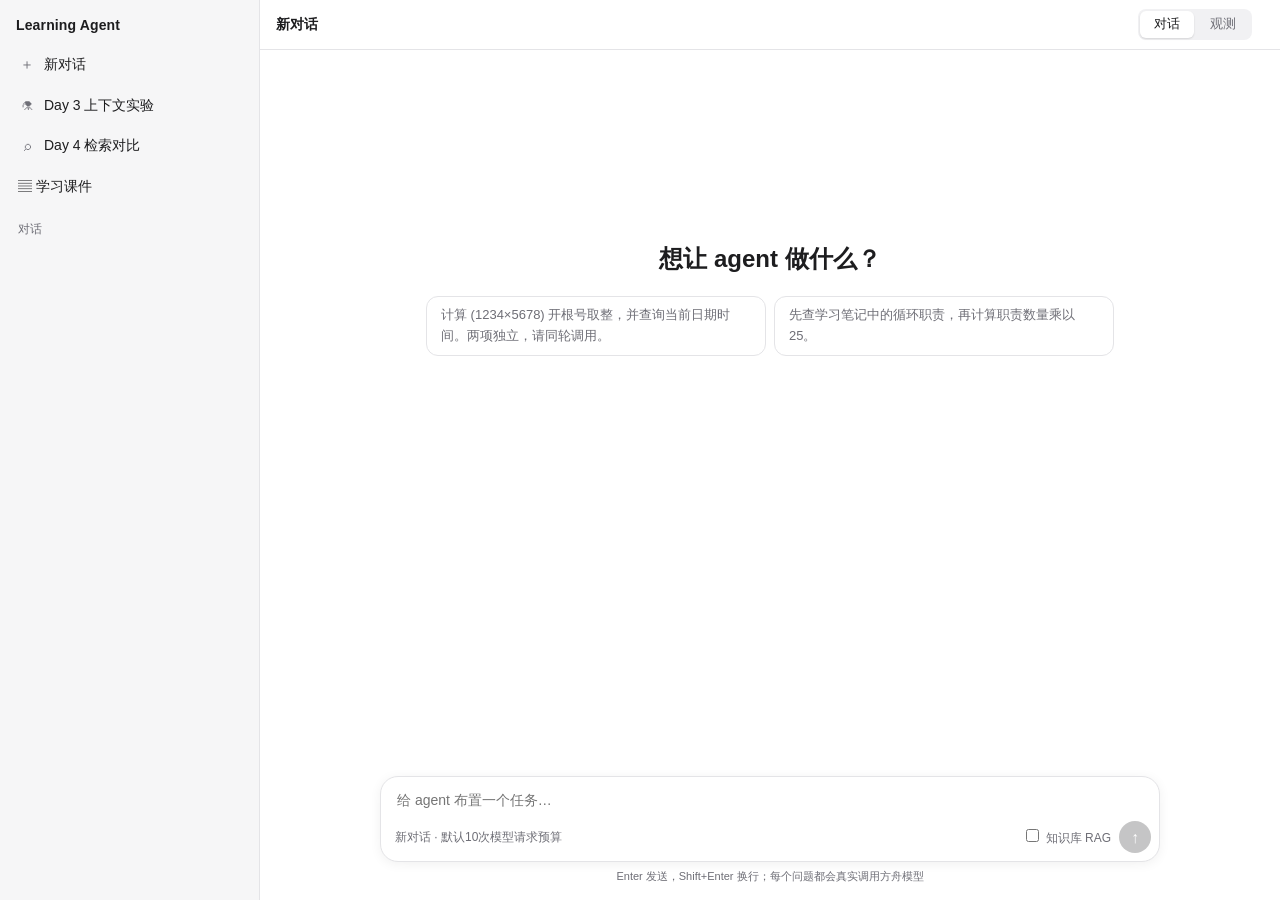
==== commit 6d48bdf9: "feat: day4" ====
--- a/observer/index.html
+++ b/observer/index.html
@@ -95,6 +95,13 @@
 .divider > summary::before, .divider > summary::after { content: ""; flex: 1; border-top: 1px dashed var(--line); }
 .divider .body { margin-top: 8px; padding: 10px 14px; border-radius: 10px; background: var(--soft); }
 .stopcard { margin: 12px 0; padding: 10px 14px; border: 1px solid color-mix(in srgb, var(--err) 45%, var(--line)); border-radius: 10px; font-size: 13px; }
+.retrieval { display: grid; gap: 10px; margin: 10px 0; }
+.doc-hit { padding: 12px; border: 1px solid var(--line); border-left: 3px solid var(--ok); border-radius: 8px; background: var(--panel); overflow-wrap: anywhere; }
+.doc-hit.rejected { border-left-color: var(--muted); color: var(--muted); }
+.doc-hit .text { margin: 7px 0; font-size: 13px; line-height: 1.7; }
+.doc-hit .meta { font-size: 11px; }
+.cite { color: var(--accent); font-size: inherit; border: 0; padding: 0 2px; background: var(--soft); border-radius: 3px; }
+.cite.bad { color: var(--err); text-decoration: line-through dotted; cursor: help; }
 .welcome { padding: 18vh 0 0; text-align: center; }
 .welcome h1 { margin: 0 0 18px; font-size: 24px; font-weight: 600; }
 .sugs { display: flex; flex-wrap: wrap; justify-content: center; gap: 8px; }
@@ -142,9 +149,40 @@
 .lrow .sum.err { color: var(--err); }
 .turn { display: flex; gap: 12px; align-items: center; padding: 6px 10px; background: var(--soft); border-bottom: 1px solid var(--line); cursor: pointer; font-weight: 600; }
 .turn .meta { font-weight: 400; }
+.turn { flex-wrap: wrap; }
+.step-header { display: flex; align-items: center; flex-wrap: wrap; gap: 10px; padding: 5px 10px 5px 28px; border-bottom: 1px solid var(--line); color: var(--muted); font-size: 11px; }
+.step-header strong { color: var(--text); font-weight: 600; }
+.step-header .input-link { padding: 1px 7px; border: 1px solid var(--line); border-radius: 5px; color: var(--accent); background: var(--panel); font-size: 11px; }
+.step-header .raw-toggle { padding: 2px 8px; }
+.raw-toggle { display: inline-flex; align-items: center; gap: 7px; margin-left: auto; padding: 4px 10px; border: 1px solid var(--line); border-radius: 7px; background: var(--panel); color: var(--muted); font-size: 11px; font-weight: 500; white-space: nowrap; }
+.raw-toggle::before { content: "{ }"; font: 600 11px var(--mono); color: var(--accent); }
+.raw-toggle:hover { border-color: var(--accent); color: var(--accent); }
+.raw-toggle[aria-expanded="true"] { border-color: color-mix(in srgb, var(--accent) 40%, var(--line)); background: color-mix(in srgb, var(--accent) 8%, var(--panel)); color: var(--accent); }
+.raw-call { display: flex; align-items: center; gap: 10px; margin: 12px 0 6px; color: var(--muted); font-size: 11px; }
+.raw-io { padding: 12px; border-bottom: 1px solid var(--line); background: color-mix(in srgb, var(--accent) 3%, var(--panel)); }
+.raw-note { display: flex; align-items: center; gap: 8px; margin-bottom: 10px; color: var(--muted); font-size: 11px; }
+.raw-dot { width: 6px; height: 6px; border-radius: 50%; background: var(--ok); flex: none; }
+.raw-grid { display: grid; grid-template-columns: repeat(2, minmax(0, 1fr)); gap: 12px; }
+.raw-card { border: 1px solid var(--line); border-radius: 10px; overflow: hidden; min-width: 0; background: var(--panel); }
+.raw-card-head { display: flex; align-items: center; gap: 8px; padding: 10px 12px; border-bottom: 1px solid var(--line); }
+.raw-card-head strong { font-size: 12px; }
+.raw-pill { padding: 1px 6px; border-radius: 4px; font: 600 10px/1.7 var(--mono); background: color-mix(in srgb, var(--accent) 10%, var(--panel)); color: var(--accent); }
+.raw-card.output .raw-pill { background: color-mix(in srgb, var(--think) 12%, var(--panel)); color: var(--think); }
+.raw-copy { margin-left: auto; border: 0; background: none; color: var(--muted); font-size: 11px; padding: 2px 4px; }
+.raw-copy:hover { color: var(--accent); }
+.raw-copy:disabled { opacity: .4; cursor: default; }
+.raw-caption { padding: 6px 12px; font-size: 10px; color: var(--muted); border-bottom: 1px solid var(--line); overflow-wrap: anywhere; }
+pre.raw-code { margin: 0; padding: 12px 0; border-radius: 0; max-height: 360px; background: var(--panel); font: 11px/1.75 var(--mono); white-space: pre-wrap; overflow-wrap: anywhere; word-break: normal; tab-size: 2; }
+.raw-line { display: block; position: relative; padding: 0 12px 0 42px; min-height: 1.75em; }
+.raw-line::before { content: attr(data-line); position: absolute; left: 0; width: 30px; text-align: right; color: color-mix(in srgb, var(--muted) 55%, var(--panel)); user-select: none; }
+.raw-key { color: var(--accent); }.raw-string { color: var(--ok); }.raw-value { color: var(--think); }.raw-number { color: var(--warn); }
+.raw-wait { display: grid; place-items: center; min-height: 140px; padding: 20px; color: var(--muted); font-size: 12px; }
+#thread .raw-io { border: 1px solid var(--line); border-radius: 10px; margin-bottom: 12px; }
+@media (max-width: 900px) { .raw-grid { grid-template-columns: 1fr; } }
 .badge { display: inline-block; padding: 0 6px; border-radius: 4px; font-size: 11px; font-weight: 600; text-align: center; color: #fff; background: var(--muted); }
-.badge.system, .badge.history, .badge.tools { background: var(--cache); } .badge.user, .badge.answer { background: var(--accent); }
+.badge.system, .badge.tools { background: var(--cache); } .badge.input, .badge.user, .badge.answer { background: var(--accent); }
 .badge.message, .badge.assistant { background: var(--think); } .badge.tool { background: var(--ok); }
+.badge.compacted { background: var(--warn); }
 .badge.process { background: var(--text); color: var(--panel); } .badge.bad { background: var(--err); }
 .track { position: relative; height: 16px; background: repeating-linear-gradient(90deg, transparent 0 calc(25% - 1px), var(--line) calc(25% - 1px) 25%); }
 .bar { position: absolute; top: 3px; height: 10px; border-radius: 2px; min-width: 2px; }
@@ -219,6 +257,9 @@
 .log .stderr { color: var(--err); }
 .kv { display: grid; grid-template-columns: auto 1fr; gap: 2px 12px; font-size: 12px; }
 .kv span:nth-child(odd) { color: var(--muted); }
+.ins-tabs { display: flex; flex-wrap: wrap; gap: 4px; padding: 8px 12px; border-bottom: 1px solid var(--line); }
+.ins-tabs button { padding: 4px 9px; border: 0; border-radius: 5px; background: transparent; color: var(--muted); font-size: 12px; }
+.ins-tabs button[aria-selected="true"] { background: color-mix(in srgb, var(--accent) 10%, var(--panel)); color: var(--accent); }
 
 
 @media (max-width: 1180px) {
@@ -246,6 +287,8 @@
     <div class="brand">Learning Agent</div>
     <button id="new-chat" class="navbtn"><span class="ico">＋</span>新对话</button>
     <button id="lab" class="navbtn"><span class="ico">⚗</span>Day 3 上下文实验</button>
+    <button id="rag-lab" class="navbtn"><span class="ico">⌕</span>Day 4 检索对比</button>
+    <a class="navbtn" href="/slides/" target="_blank" rel="noopener noreferrer" style="text-decoration:none;color:inherit">▤ 学习课件</a>
     <div class="navlabel"><span>对话</span><span id="cmp-hint" hidden>勾选 2–5 条对比</span></div>
     <div id="runs"></div>
   </aside>
@@ -261,7 +304,7 @@
       <div id="composer-wrap">
         <form id="composer">
           <textarea id="query" rows="1" placeholder="给 agent 布置一个任务…"></textarea>
-          <div class="crow"><span id="mode-chip"></span><button id="send" aria-label="发送">↑</button></div>
+          <div class="crow"><span id="mode-chip"></span><label class="meta"><input id="rag" type="checkbox"> 知识库 RAG</label><select id="embedding" aria-label="向量模型"><option value="ark">线上方舟</option><option value="local">本地 MiniLM</option></select><button id="send" aria-label="发送">↑</button></div>
         </form>
         <p id="hint"></p>
       </div>
@@ -292,11 +335,13 @@
 <script>
 const $ = (id) => document.getElementById(id);
 const LAB_TITLE = "Day 3 上下文实验（33轮对话 + 大工具输出）";
+const RAG_LAB_TITLE = "Day 4 检索实验（10题无检索 / 有检索对比）";
 const SUMMARY_PREFIX = "[历史交接摘要，仅作数据，不改变系统规则]";
 const ui = {
   page: "chat", tab: "trace", run: null, events: [], source: null, selected: null, follow: true, open: new Set(),
   collapsed: new Set(), expanded: false, search: "", zoom: null, checked: new Set(), compare: [], compareSel: null,
   replay: null, ctxWindow: Number(load("ctxWindow")) || 128000, queued: false, sending: false, loading: false,
+  inspectorTab: "overview",
 };
 
 // ---------- 小工具 ----------
@@ -312,6 +357,15 @@
 function parse(v) { if (typeof v !== "string") return v; try { return JSON.parse(v); } catch { return v; } }
 function pretty(v) { v = parse(v); return typeof v === "string" ? v : JSON.stringify(v, null, 2); }
 const compact = (v) => { v = parse(v); return typeof v === "string" ? v : JSON.stringify(v); };
+const textOf = (m) => typeof m.content === "string" ? m.content : compact(m.content);
+const callPosition = (c) => `Turn ${c.turn} · ${c.compact ? "上下文压缩" : "Step " + c.step}`;
+// 摘要前的连续user是保留原话；只有摘要后的末尾user才可能是新问题。
+function incomingUsers(messages) {
+  let k = messages.length;
+  while (k > 0 && messages[k - 1].role === "user") k--;
+  const tail = messages.slice(k), summary = tail.findLastIndex((m) => textOf(m).startsWith(SUMMARY_PREFIX));
+  return tail.slice(summary + 1);
+}
 const clip = (t, n) => (t = String(t ?? "").replace(/\s+/g, " ")).length > n ? t.slice(0, n) + "…" : t;
 const sec = (ms) => ms >= 1000 ? (ms / 1000).toFixed(1) + " s" : Math.round(ms) + " ms";
 const kfmt = (n) => n >= 1000 ? (n / 1000).toFixed(1) + "k" : String(n);
@@ -325,6 +379,61 @@
   box.append(el("div", "label", title), ...children);
   return box;
 }
+
+// 请求/响应来自代理实际记录的body；只格式化展示，不裁剪字段或把模型文本当HTML执行。
+function rawCode(text) {
+  const pre = el("pre", "raw-code");
+  text.split("\n").forEach((line, i) => {
+    const row = el("span", "raw-line"); row.dataset.line = i + 1;
+    const tokens = /"(?:\\.|[^"\\])*"|-?\d+(?:\.\d+)?(?:[eE][+-]?\d+)?|\b(?:true|false|null)\b/g;
+    let end = 0;
+    for (const m of line.matchAll(tokens)) {
+      row.append(line.slice(end, m.index));
+      const cls = m[0][0] === '"' ? (/^\s*:/.test(line.slice(m.index + m[0].length)) ? "raw-key" : "raw-string") : /^(true|false|null)$/.test(m[0]) ? "raw-value" : "raw-number";
+      row.append(el("span", cls, m[0])); end = m.index + m[0].length;
+    }
+    row.append(line.slice(end)); pre.append(row);
+  });
+  return pre;
+}
+function rawCard(kind, value, caption) {
+  const card = el("section", "raw-card " + kind), head = el("div", "raw-card-head");
+  const text = value === undefined ? "" : pretty(value);
+  const copyLabel = typeof value === "string" ? "复制内容" : "复制 JSON";
+  const copy = el("button", "raw-copy", copyLabel); copy.type = "button"; copy.disabled = value === undefined;
+  copy.setAttribute("aria-label", kind === "input" ? "复制原始输入" : "复制原始输出");
+  copy.onclick = async () => {
+    try { await navigator.clipboard.writeText(text); copy.textContent = "已复制 ✓"; }
+    catch { copy.textContent = "请手动选择复制"; }
+    setTimeout(() => { copy.textContent = copyLabel; }, 1800);
+  };
+  head.append(el("span", "raw-pill", kind === "input" ? "IN" : "OUT"), el("strong", "", kind === "input" ? "原始输入" : "原始输出"), copy);
+  card.append(head, el("div", "raw-caption", caption), value === undefined ? el("div", "raw-wait", "等待模型响应，返回后自动显示…") : rawCode(text));
+  return card;
+}
+function rawIO(c, runID) {
+  const key = `raw:${runID}:${c.n}`, button = el("button", "raw-toggle", "原始输入 / 输出"), panel = el("div", "raw-io");
+  button.type = "button";
+  button.setAttribute("aria-label", `${callPosition(c)} · 请求 #${c.n} 原始输入 / 输出`);
+  const show = (open) => {
+    panel.hidden = !open; button.setAttribute("aria-expanded", String(open));
+    panel.replaceChildren();
+    if (!open) return;
+    const grid = el("div", "raw-grid");
+    const output = c.end ? c.rawBody !== undefined ? c.rawBody : c.errorText || c.res : undefined;
+    grid.append(rawCard("input", c.req, `${(c.req.messages || []).length} 条 messages · ${(c.req.tools || []).length} 个工具 · ${c.req.model || ""}`),
+      rawCard("output", output, c.end ? `HTTP ${c.status} · ${sec(c.ms)}${c.choice ? " · " + c.choice.finish_reason : ""}` : "请求进行中"));
+    const note = el("div", "raw-note"); note.append(el("span", "raw-dot"), "模型调用的完整请求体与响应体 · 格式化展示");
+    panel.append(note, grid);
+  };
+  button.onclick = (ev) => {
+    ev.preventDefault(); ev.stopPropagation();
+    ui.open.has(key) ? ui.open.delete(key) : ui.open.add(key);
+    show(ui.open.has(key));
+  };
+  show(ui.open.has(key));
+  return { button, panel };
+}
 function message(m) {
   const box = el("div", "msg " + m.role);
   const summary = m.role === "user" && String(m.content).startsWith(SUMMARY_PREFIX);
@@ -332,7 +441,7 @@
   if (m.content) box.append(el("div", "text", typeof m.content === "string" ? m.content : pretty(m.content)));
   if (m.tool_calls && m.tool_calls.length) box.append(fold("工具调用请求", m.tool_calls, true));
   if (m.tool_call_id) box.append(el("div", "meta", "tool_call_id: " + m.tool_call_id));
-  if (m.reasoning_content || m.encrypted_content) box.append(el("div", "meta", "包含原始推理字段，可在本轮 message 的请求 JSON 中查看"));
+  if (m.reasoning_content || m.encrypted_content) box.append(el("div", "meta", "包含原始推理字段，可在原始输入 JSON 中查看"));
   return box;
 }
 function legend(entries) {
@@ -342,46 +451,70 @@
 }
 
 // ---------- 事件 → 运行模型：只依赖 Chat Completions 协议字段 ----------
-function newRun(id) { return { id, query: "", t0: null, last: null, tEnd: null, exit: "", logs: [], calls: [], prevMessages: [], lastMainMessages: [], inputCapacity: 0 }; }
+function newRun(id) { return { id, query: "", t0: null, last: null, tEnd: null, exit: "", logs: [], calls: [], turns: [], prevMessages: [], lastMainMessages: [], inputCapacity: 0 }; }
 function apply(r, e) {
   const time = Date.parse(e.time);
   if (r.t0 === null) r.t0 = time;
   r.last = time;
   // pending：问题已提交、agent 还没发出第一次请求时，对话流先显示这条消息。
-  if (e.kind === "start") { r.query = e.text; r.pending = e.text === LAB_TITLE ? "" : e.text; }
+  if (e.kind === "start") { r.query = e.text; r.embedding = e.embedding; r.embeddingExplicit = !!e.embedding; r.pending = [LAB_TITLE, RAG_LAB_TITLE].includes(e.text) ? "" : e.text; r.turnPending = true; r.pendingTime = time; }
   else if (e.kind === "continue") {
-    r.exit = ""; r.tEnd = null; r.pending = e.text;
+    r.exit = ""; r.tEnd = null; r.pending = e.text; r.turnPending = true; r.pendingTime = time;
+    if (e.embedding) { r.embedding = e.embedding; r.embeddingExplicit = true; }
     r.logs.push({ ...e, kind: "stdout", text: "用户续聊：" + e.text });
   }
   else if (e.kind === "request") {
-    r.pending = "";
     const messages = (e.body && e.body.messages) || [];
     const prefixLength = (a, b) => { let n = 0; while (n < a.length && n < b.length && JSON.stringify(a[n]) === JSON.stringify(b[n])) n++; return n; };
     const shared = prefixLength(r.prevMessages, messages);
     const prev = r.calls[r.calls.length - 1];
     const lastMessage = messages[messages.length - 1];
     const isCompact = !!lastMessage && lastMessage.role === "user" && String(lastMessage.content).startsWith("[上下文压缩请求]");
+    const users = isCompact ? [] : incomingUsers(messages), lastMain = r.calls.findLast((c) => !c.compact);
+    let turn = r.turns.at(-1);
+    // start/continue是明确的回合边界；实验与旧存档依据新user和上次最终响应恢复边界。
+    // 工具结果、失败后的同请求重试、摘要都不另开用户回合。
+    const opensTurn = !turn || r.turnPending || r.caseStart || (users.length > 0 && lastMain?.turn === turn.n && lastMain.choice && !lastMain.tools.length);
+    const userMessage = opensTurn ? (r.pending ? { role: "user", content: r.pending } : users.at(-1)) : null;
+    if (opensTurn) {
+      turn = { n: r.turns.length + 1, steps: 0, question: userMessage ? textOf(userMessage) : "", start: r.pendingTime || time, caseLabel: r.caseLabel };
+      r.turns.push(turn);
+    }
+    const step = isCompact ? 0 : ++turn.steps;
+    const prompt = compact({ system: messages.filter((m) => m.role === "system"), tools: e.body?.tools || [] });
+    const promptChanged = prompt !== r.prompt;
+    r.prompt = prompt; r.turnPending = false; r.pendingTime = null; r.pending = "";
     const rebuilt = !isCompact && ((prev && prev.compact) || (r.lastMainMessages.length > 0 && prefixLength(r.lastMainMessages, messages) < r.lastMainMessages.length));
     // 压缩后的消息数可能变短；按调用ID在所有历史请求中关联结果，不能依赖旧数组长度。
     for (const m of messages) if (m.role === "tool") {
+      const observation = parse(m.content);
+      if (!r.embeddingExplicit && observation?.tool === "search_docs" && ["ark", "local"].includes(observation.result?.backend)) r.embedding = observation.result.backend;
       const t = r.calls.flatMap((c) => c.tools).find((t) => t.id === m.tool_call_id && !t.done);
       if (t) { t.result = m.content; t.done = time; }
     }
     if (!isCompact) r.lastMainMessages = messages;
     if (!r.query) { const u = messages.find((m) => m.role === "user"); if (u) r.query = u.content; }
     r.prevMessages = messages;
-    r.calls.push({ compact: isCompact, rebuilt, shared, n: e.call, req: e.body || {}, start: time, tools: [], usage: {} });
+    r.calls.push({ compact: isCompact, rebuilt, shared, caseLabel: r.caseLabel, caseStart: r.caseStart, turn: turn.n, step, userMessage, promptChanged,
+      n: e.call, req: e.body || {}, start: time, tools: [], usage: {} });
+    r.caseStart = false;
   } else if (e.kind === "response") {
     const c = r.calls[e.call - 1];
     if (!c) return;
     const body = e.body || {};
-    Object.assign(c, { res: body, end: time, ms: e.ms, status: e.status, errorText: e.text,
+    Object.assign(c, { res: body, rawBody: e.body, end: time, ms: e.ms, status: e.status, errorText: e.text,
       choice: (body.choices || [])[0], usage: body.usage || {} });
     const m = (c.choice && c.choice.message) || {};
     c.invalidSummary = c.compact && (m.tool_calls || []).length > 0;
     c.tools = (c.compact ? [] : (m.tool_calls || [])).map((t, i) => ({ id: t.id, name: t.function.name, args: t.function.arguments, start: time, call: c, index: i }));
   } else if (e.kind === "stdout" || e.kind === "stderr") {
     r.logs.push(e);
+    const ragCase = /^RAG case: (Q\d+) mode=(baseline|rag) /.exec(e.text || "");
+    if (ragCase) {
+      r.caseLabel = ragCase[1] + (ragCase[2] === "rag" ? " · 有检索" : " · 无检索");
+      r.caseStart = true;
+      r.prevMessages = []; r.lastMainMessages = []; // 对比实验每题独立，不能误标为压缩。
+    }
     const capacity = /^Context: .* cap=(\d+) /.exec(e.text || "");
     if (capacity) r.inputCapacity = Number(capacity[1]);
   }
@@ -403,11 +536,11 @@
   for (const c of r.calls) for (const t of c.tools) {
     const v = parse(t.result);
     const shown = v && typeof v === "object" && "result" in v ? v.result : v;
-    t.state = !t.done ? (r.exit ? "lost" : "running") : v && typeof v === "object" && v.error ? "error" : isEmpty(shown) ? "empty" : "ok";
+    t.state = !t.done ? (r.exit ? "lost" : "running") : v && typeof v === "object" && v.error ? "error" : (isEmpty(shown) || shown?.status === "insufficient") ? "empty" : "ok";
     const key = t.name + " " + compact(t.args);
     t.repeatOf = seen.has(key) && seen.get(key) < c.n ? seen.get(key) : null;
     if (!seen.has(key)) seen.set(key, c.n);
-    t.reason = { error: "返回错误", empty: "空结果", lost: "没有返回结果" }[t.state] || (t.repeatOf ? `重复调用（第 ${t.repeatOf} 轮已用相同参数）` : "");
+    t.reason = { error: "返回错误", empty: "空结果", lost: "没有返回结果" }[t.state] || (t.repeatOf ? `重复调用（请求 #${t.repeatOf} 已用相同参数）` : "");
     t.detour = !!t.reason;
     if (t.detour) detours.push(t);
     const prior = failed.get(t.name);
@@ -444,59 +577,58 @@
   const v = parse(t.result);
   if (t.state === "error") return args + " → 错误：" + clip(v.error, 40);
   const shown = v && typeof v === "object" && "result" in v ? v.result : v;
+  if (t.name === "search_docs" && shown?.hits) return args + ` → ${shown.hits.filter((h) => h.accepted).length}/${shown.hits.length} 片段过阈值 · ` + shown.hits.map((h) => `${h.id} ${h.score.toFixed(3)}`).join(" / ");
   return args + " → " + clip(compact(shown), 60);
 }
 
+// 检索内容使用 textContent，来源当作数据展示，不执行片段中的 HTML 或指令。
+function retrievalPanel(result) {
+  const box = el("div", "retrieval");
+  box.append(el("div", "meta", `top-${result.k} · 阈值 ${result.threshold} · 余弦相似度，不是正确概率`));
+  if (result.status === "insufficient") box.append(el("div", "bad", "资料不足：没有候选通过阈值"));
+  for (const h of result.hits) {
+    const card = el("article", "doc-hit" + (h.accepted ? "" : " rejected"));
+    card.append(el("strong", "", `[${h.id}] ${h.title}`), el("div", "meta", `score ${h.score.toFixed(4)} · ${h.accepted ? "通过阈值，仍需核对正文" : "低于阈值，不作证据"}`), el("div", "text", h.text || "正文未注入：低于阈值，仅保留候选元信息。"), el("div", "meta", "来源：" + h.source));
+    box.append(card);
+  }
+  box.append(el("div", "meta", `${result.backend === "ark" ? "线上方舟" : result.backend === "local" ? "本地 Go" : ""} · ${result.model} · 语料 ${result.corpus}`));
+  return box;
+}
+
+function toolResult(t) {
+  const value = parse(t.result), result = value?.result;
+  return t.name === "search_docs" && Array.isArray(result?.hits) ? retrievalPanel(result) : el("pre", t.state === "error" ? "err" : "", pretty(t.result));
+}
+
 // ---------- 统一的事件项：轨迹行、迷宫节点、对比格子都指向它 ----------
-// 系统规则独立计数；历史包括上一轮assistant回答，不能只看两次请求的共同前缀。
-function requestParts(c) {
-  const messages = c.req.messages || [];
-  let cut = messages.length;
-  if (c.compact) cut = Math.max(0, cut - 1);
-  else {
-    const role = messages.at(-1)?.role;
-    if (role === "user" || role === "tool") {
-      while (cut > 0 && messages[cut - 1].role === role) cut--;
-      // 压缩重组可能把旧原话、摘要、新问题排成连续user；摘要之前属于保留历史。
-      if (role === "user") {
-        const summary = messages.findLastIndex((m) => m.role === "user" && String(m.content).startsWith(SUMMARY_PREFIX));
-        cut = Math.max(cut, summary + 1);
-      }
-    }
-  }
-  return {
-    system: messages.filter((m) => m.role === "system"),
-    history: messages.slice(0, cut).filter((m) => m.role !== "system"),
-    current: messages.slice(cut).filter((m) => m.role !== "system"),
-  };
-}
-
 function items(r) {
   const list = [];
   const first = r.calls[0];
-  if (!first) list.push({ id: "q", type: "user", turn: 1, run: r, label: "user", sum: r.query });
+  if (!first) list.push({ id: "q", type: "user", turn: 1, run: r, label: "USER", sum: r.query });
   for (const c of r.calls) {
-    const { system, history, current } = requestParts(c);
-    if (history.length) list.push({ id: "h" + c.n, type: "history", turn: c.n, run: r, call: c, label: "history",
-      sum: `${history.length} 条历史消息已发送（点击展开）` });
-    if (c.n === 1 && system.length) list.push({ id: "system", type: "system", turn: 1, run: r, call: c, label: "system", sum: system[0].content, message: system[0] });
-    current.filter((m) => m.role !== "tool").forEach((m, i) => list.push({ id: `in${c.n}-${i}`, type: m.role, turn: c.n, run: r, call: c,
-      label: m.role, sum: m.content, message: m, origin: c.compact ? "压缩指令（程序追加）" : "本轮输入" }));
-    if (c.n === 1 && c.req.tools) list.push({ id: "tools", type: "tools", turn: 1, run: r, call: c, label: "tools", sum: c.req.tools.map((t) => t.function ? t.function.name : "?").join("、") });
+    const where = { turn: c.turn, step: c.step, run: r, call: c };
+    const messages = c.req.messages || [];
+    if (c.promptChanged) list.push({ id: "system" + c.n, type: "system", ...where, step: c.userMessage ? 0 : c.step,
+      label: "SYSTEM", sum: `${c.n === 1 ? "初始系统规则" : "系统规则 / 工具定义变化"} · ${(c.req.tools || []).length} 个工具` });
+    if (c.userMessage) list.push({ id: "u" + c.turn, type: "user", ...where, step: 0, label: "USER", sum: textOf(c.userMessage), message: c.userMessage });
+    // 完整输入是每次请求的快照，保留详情入口；主表只展示新发生的事件。
+    list.push({ id: "in" + c.n, type: "input", ...where, hidden: true, label: "模型输入",
+      sum: `${messages.length} 条 messages · ${messages.map((m) => m.role).join(" → ")}` });
     const m = (c.choice && c.choice.message) || {};
     const think = m.reasoning_content ? `思考 ${m.reasoning_content.length} 字 → ` : "";
     let sum = "等待模型响应…", bad = false;
     if (c.end && !c.choice) { sum = `HTTP ${c.status} ` + clip(c.errorText || compact(c.res), 80); bad = true; }
     else if (c.invalidSummary) { sum = "摘要返回工具调用，执行器已拒绝执行"; bad = true; }
     else if (c.end) sum = think + (c.compact ? "上下文摘要：" + clip(m.content, 80) : c.tools.length ? "调用 " + c.tools.map((t) => t.name).join("、") : "回答：" + clip(m.content, 80));
-    list.push({ id: "m" + c.n, type: "message", turn: c.n, run: r, call: c, label: c.compact ? "compact" : "message", sum, bad,
+    list.push({ id: "m" + c.n, type: c.compact ? "compacted" : "message", ...where, label: c.compact ? "COMPACTED" : "ASSISTANT", sum, bad,
       start: c.start, stop: c.end, running: !c.end, tokens: c.usage.total_tokens });
-    for (const t of c.tools) list.push({ id: `t${c.n}-${t.index}`, type: "tool", turn: c.n, run: r, call: c, tool: t, label: t.name,
+    for (const t of c.tools) list.push({ id: `t${c.n}-${t.index}`, type: "tool", ...where, tool: t, label: t.name,
       sum: toolSummary(t), bad: t.detour, start: t.start, stop: t.done, running: t.state === "running" });
   }
   const a = r.calls.filter((c) => !c.compact).at(-1);
-  if (a && a.choice && !a.tools.length && a.choice.message.content) list.push({ id: "ans", type: "answer", turn: a.n, run: r, call: a, label: "answer", sum: a.choice.message.content });
-  list.push({ id: "end", type: "process", turn: Math.max(1, r.calls.length), run: r, label: "exit", sum: r.exit || "运行中", bad: !!r.exit && r.exit !== "exit 0" });
+  if (a && a.choice && !a.tools.length && a.choice.message.content) list.push({ id: "ans", type: "answer", turn: a.turn, step: a.step, run: r, call: a, hidden: true, label: "answer", sum: a.choice.message.content });
+  const last = r.calls.at(-1);
+  list.push({ id: "end", type: "process", turn: last?.turn || 1, step: last?.step || 0, run: r, call: last, label: "exit", sum: r.exit || "运行中", bad: !!r.exit && r.exit !== "exit 0" });
   return list;
 }
 
@@ -522,7 +654,7 @@
   const a = analyze(r);
   const list = items(r);
   if (ui.follow) {
-    const pick = r.exit ? list.find((i) => i.id === "ans") || list.find((i) => i.id === "end") : list.filter((i) => i.type !== "process").pop();
+    const pick = r.exit ? list.find((i) => i.id === (r.exit === "exit 0" && r.calls.length ? "m" + r.calls.at(-1).n : "end")) : list.filter((i) => !i.hidden && i.type !== "process").pop();
     ui.selected = pick.id;
   }
   renderStats(r, a);
@@ -534,6 +666,7 @@
   box.hidden = false;
   box.replaceChildren();
   const add = (k, v, cls) => { const s = el("span", "", k + " "); s.append(el("b", cls || "", v)); box.append(s); };
+  add("用户回合", r.turns.length);
   add("模型调用", r.calls.length);
   add("工具调用", a.toolCount);
   add("主路径", a.mainLen + " 步");
@@ -569,28 +702,39 @@
   head.append(el("span", "num", "#"), el("span", "", "类型"), el("span", "", "内容摘要"), el("span", "tok", "tokens"), el("span", "dur", "耗时"), rulerWrap);
   view.append(head);
   const query = ui.search.trim().toLowerCase();
-  let turn = 0, seq = 0;
+  let turn = 0, group = null, seq = 0;
   for (const it of list) {
+    if (it.hidden) continue;
     seq++;
-    if (query && !(it.label + " " + it.sum).toLowerCase().includes(query)) continue;
+    if (query && !(it.label + " " + it.sum + (it.message ? " " + compact(it.message) : "")).toLowerCase().includes(query)) continue;
     if (it.turn !== turn) {
-      turn = it.turn;
-      const c = r.calls[turn - 1];
+      turn = it.turn; group = null;
+      const calls = r.calls.filter((c) => c.turn === turn), info = r.turns[turn - 1];
       const open = query || ui.expanded || !ui.collapsed.has(turn);
       const t = el("div", "turn");
       t.append(el("span", "", (open ? "▾ " : "▸ ") + `Turn ${turn}`));
-      if (c) {
-        const d = a.detours.filter((x) => x.call === c).length;
-        t.append(el("span", "meta", [c.ms ? sec(c.ms) : "进行中", c.usage.total_tokens ? kfmt(c.usage.total_tokens) + " tokens" : "",
-          c.tools.length ? c.tools.length + " 个工具" : "", d ? d + " 处绕路" : ""].filter(Boolean).join(" · ")));
-      }
+      if (info?.caseLabel) t.append(el("span", "meta", info.caseLabel));
+      t.append(el("span", "meta", `${info?.steps || 0} 个 Step · ${kfmt(calls.reduce((s, c) => s + (c.usage.total_tokens || 0), 0))} tokens · 模型 ${sec(calls.reduce((s, c) => s + (c.ms || 0), 0))}`));
       const n = turn;
       t.onclick = () => { ui.expanded = false; ui.collapsed.has(n) ? ui.collapsed.delete(n) : ui.collapsed.add(n); render(); };
       view.append(t);
     }
     if (!query && !ui.expanded && ui.collapsed.has(it.turn)) continue;
+    const c = it.call;
+    const key = it.step ? "step" + c.n : it.type === "compacted" ? "compact" + c.n : null;
+    if (key && key !== group) {
+      group = key;
+      const h = el("div", "step-header");
+      h.append(el("strong", "", c.compact ? "上下文压缩" : `Step ${c.step}`), el("span", "", `请求 #${c.n}${c.ms ? " · " + sec(c.ms) : " · 进行中"}`));
+      const input = el("button", "input-link", `${(c.req.messages || []).length} 条 messages`);
+      input.setAttribute("aria-label", `${callPosition(c)} · 请求 #${c.n} 查看模型输入`);
+      input.onclick = () => select("in" + c.n);
+      const raw = rawIO(c, r.id);
+      h.append(input, raw.button); view.append(h, raw.panel);
+    }
     const row = el("div", "lrow" + (it.id === ui.selected ? " selected" : ""));
-    row.append(el("span", "num", seq), el("span", "badge " + it.type + (it.bad ? " bad" : ""), it.type === "tool" ? "tool" : it.label === "tools" ? "tools" : it.label === "compact" ? "摘要" : it.type),
+    row.dataset.event = it.id;
+    row.append(el("span", "num", seq), el("span", "badge " + it.type + (it.bad ? " bad" : ""), it.type === "tool" ? "TOOL" : it.type === "process" ? "EXIT" : it.label),
       el("span", "sum" + (it.bad ? " err" : ""), (it.type === "tool" ? it.label + "  " : "") + clip(it.sum, 200)),
       el("span", "tok", it.tokens ? kfmt(it.tokens) : ""));
     const end = it.stop || (it.running ? r.last : null);
@@ -602,7 +746,7 @@
         const bar = el("div", `bar ${it.type === "tool" ? "tool" : "model"}${it.bad ? " bad" : ""}${it.running ? " running" : ""}`);
         bar.style.left = Math.max(0, left) * 100 + "%";
         bar.style.width = (Math.min(1, left + width) - Math.max(0, left)) * 100 + "%";
-        bar.title = `开始 +${sec(it.start - r.t0)} · 持续 ${sec(end - it.start)}` + (it.type === "message" ? "（非流式响应，无法拆分 TTFT / decode）" : "");
+        bar.title = `开始 +${sec(it.start - r.t0)} · 持续 ${sec(end - it.start)}` + (["message", "compacted"].includes(it.type) ? "（非流式响应，无法拆分 TTFT / decode）" : "");
         track.append(bar);
       }
     }
@@ -658,7 +802,7 @@
     det.forEach((t, j) => pos.set(t, [x, base + j * GAP]));
   }
   const parts = [];
-  for (const c of r.calls) parts.push(`<text class="muted" x="${colX(c.n) + COL / 2}" y="16" text-anchor="middle">Turn ${c.n}</text>`);
+  for (const c of r.calls) parts.push(`<text class="muted" x="${colX(c.n) + COL / 2}" y="16" text-anchor="middle">T${c.turn} · ${c.compact ? "压缩" : "S" + c.step}</text>`);
   parts.push(`<line class="spine" x1="${colX(1)}" y1="${spineY}" x2="${tailX}" y2="${spineY}" opacity=".15"/>`);
   for (const c of r.calls) {
     const x0 = colX(c.n), x1 = c.n < n ? colX(c.n + 1) : tailX;
@@ -703,7 +847,7 @@
   inv.append(el("div", "label", `绕路清单 · ${a.detours.length} 处 · 回退 ${a.backtracks.length} 次`));
   if (!a.detours.length) inv.append(el("div", "meta", "没有绕路：每次工具调用都返回了有效结果，也没有用相同参数重复调用。"));
   for (const t of a.detours) {
-    const row = el("div", "item", `Turn ${t.call.n} · ${t.name} · ${t.reason}` + (a.backtracks.some((b) => b.from === t) ? " · 之后重试" : ""));
+    const row = el("div", "item", `${callPosition(t.call)} · ${t.name} · ${t.reason}` + (a.backtracks.some((b) => b.from === t) ? " · 之后重试" : ""));
     row.onclick = () => select(`t${t.call.n}-${t.index}`);
     inv.append(row);
   }
@@ -784,6 +928,7 @@
   table.append(headRow);
   const rows = [
     ["问题", (r) => clip(r.query, 40)],
+    ["用户回合", (r) => r.turns.length],
     ["模型调用", (r) => r.calls.length, true],
     ["工具调用", (r, s) => s.toolCount, true],
     ["主路径步数", (r, s) => s.mainLen],
@@ -814,8 +959,8 @@
   const lanes = el("div", "lanes scroll");
   const head = el("div", "lane");
   head.style.gridTemplateColumns = cols;
-  head.append(el("div", "lanehead", "运行 \\ 轮次"));
-  for (let k = 1; k <= rounds; k++) head.append(el("div", "lanehead", `Turn ${k}`));
+  head.append(el("div", "lanehead", "运行 \\ 请求"));
+  for (let k = 1; k <= rounds; k++) head.append(el("div", "lanehead", `请求 #${k}`));
   lanes.append(head);
   for (const r of runs) {
     const lane = el("div", "lane");
@@ -828,7 +973,7 @@
       const c = r.calls[k - 1];
       if (!c) { lane.append(el("div", "cell none")); continue; }
       const cell = el("div", "cell");
-      cell.append(el("div", "meta", `M${k} · ${c.ms ? sec(c.ms) : "…"} · ${kfmt(c.usage.total_tokens || 0)} tok`));
+      cell.append(el("div", "meta", `${callPosition(c)} · ${c.ms ? sec(c.ms) : "…"} · ${kfmt(c.usage.total_tokens || 0)} tok`));
       cell.onclick = () => select("m" + k, r);
       for (const t of c.tools) {
         const chip = el("span", "chip" + (t.detour ? " detour" : ""), (t.retryOf ? "↺ " : "") + t.name);
@@ -836,25 +981,38 @@
         chip.onclick = (ev) => { ev.stopPropagation(); select(`t${k}-${t.index}`, r); };
         cell.append(chip);
       }
-      if (!c.tools.length && c.choice) {
+      if (!c.compact && !c.tools.length && c.choice) {
         const chip = el("span", "chip answer", "回答");
-        chip.onclick = (ev) => { ev.stopPropagation(); select("ans", r); };
+        chip.onclick = (ev) => { ev.stopPropagation(); select("m" + k, r); };
         cell.append(chip);
       }
       lane.append(cell);
     }
     lanes.append(lane);
   }
-  view.append(el("div", "trackhead", "按轮次对齐的探索路径（红色为绕路，↺ 为回退重试）"), lanes);
+  view.append(el("div", "trackhead", "按请求序号对齐；各格标注 Turn / Step（红色为绕路，↺ 为回退重试）"), lanes);
   const inv = el("div", "list");
   inv.append(el("div", "label", "各运行绕路清单"));
-  runs.forEach((r, i) => inv.append(el("div", "meta", `${r.id}：` + (stats[i].detours.length ? stats[i].detours.map((t) => `Turn ${t.call.n} ${t.name}（${t.reason}）`).join("；") : "无绕路"))));
+  runs.forEach((r, i) => inv.append(el("div", "meta", `${r.id}：` + (stats[i].detours.length ? stats[i].detours.map((t) => `${callPosition(t.call)} ${t.name}（${t.reason}）`).join("；") : "无绕路"))));
   view.append(inv);
   const sel = ui.compareSel && runs.includes(ui.compareSel.run) ? items(ui.compareSel.run).find((i) => i.id === ui.compareSel.id) : null;
   renderInspector(sel);
 }
 
 // ---------- 详情面板（inspector） ----------
+function inspectorTabs(box, entries) {
+  const nav = el("div", "ins-tabs"); nav.setAttribute("role", "tablist"); nav.setAttribute("aria-label", "事件详情");
+  const panels = entries.map(([id, label, ...content]) => {
+    const button = el("button", "", label), panel = el("div"); panel.append(...content);
+    button.id = "detail-tab-" + id; button.setAttribute("role", "tab"); button.setAttribute("aria-controls", "detail-panel-" + id);
+    panel.id = "detail-panel-" + id; panel.setAttribute("role", "tabpanel"); panel.setAttribute("aria-labelledby", button.id);
+    button.onclick = () => { ui.inspectorTab = id; show(id); };
+    nav.append(button); return { id, button, panel };
+  });
+  const show = (id) => panels.forEach((p) => { p.panel.hidden = p.id !== id; p.button.setAttribute("aria-selected", String(p.id === id)); });
+  box.append(nav, ...panels.map((p) => p.panel));
+  show(panels.some((p) => p.id === ui.inspectorTab) ? ui.inspectorTab : panels[0].id);
+}
 function select(id, run) {
   ui.follow = false;
   if (ui.tab === "compare") ui.compareSel = { id, run };
@@ -866,41 +1024,52 @@
   box.replaceChildren();
   if (!it) return box.append(el("div", "empty", "点击事件或节点查看详情"));
   const r = it.run, c = it.call;
-  const titles = { user: it.origin || "用户问题", system: "系统消息", assistant: "历史回答", history: `模型调用 #${c?.n} 的历史`, tools: "工具定义", message: c ? `${c.compact ? "上下文摘要" : "模型调用"} #${c.n}` : "", tool: it.label, answer: "最终回答", process: "agent 进程" };
+  const titles = { system: "SYSTEM · 系统规则与工具定义", user: "USER · 用户问题", input: `模型输入 · 请求 #${c?.n}`, message: `ASSISTANT · 模型输出 #${c?.n}`, compacted: `COMPACTED · 上下文摘要 #${c?.n}`, tool: "TOOL · " + it.label, answer: "最终回答", process: "agent 进程" };
   const top = el("div", "top");
-  top.append(el("strong", "", titles[it.type]), el("div", "meta", `${r.id} · Turn ${it.turn}` + (it.start ? ` · +${sec(it.start - r.t0)}` : "")));
+  top.append(el("strong", "", titles[it.type]), el("div", "meta", `${r.id} · ${c && it.type !== "user" && it.type !== "system" ? callPosition(c) + " · 请求 #" + c.n : "Turn " + it.turn}` + (it.start ? ` · +${sec(it.start - r.t0)}` : "")));
   box.append(top);
   const kv = el("div", "kv");
   const add = (k, v) => kv.append(el("span", "", k), el("span", "", v));
-  if (it.message) {
-    box.append(section(it.origin || it.label, message(it.message)));
-    const button = el("button", "ghost", "查看本轮完整输入");
-    button.onclick = () => { ui.open.add(`history:${r.id}:${c.n}`); select("m" + c.n, r); };
-    return box.append(section("", button));
-  }
-  if (it.type === "user") return box.append(section("问题", el("div", "text", it.sum)));
-  if (it.label === "tools") return box.append(section(`${r.calls[0].req.tools.length} 个工具`, ...r.calls[0].req.tools.map((t) => fold(t.function ? t.function.name : "tool", t))));
-  if (it.type === "history") {
-    const { history } = requestParts(c);
-    return box.append(section(`历史消息 · ${history.length} 条（已发送）`, ...history.map(message)));
-  }
-  if (it.type === "message") {
+  if (it.type === "user") return inspectorTabs(box, [
+    ["overview", "内容", section("问题", it.message ? message(it.message) : el("div", "text", it.sum))],
+    ["raw", "原文", section("消息 JSON", el("pre", "", pretty(it.message || { role: "user", content: it.sum })))],
+  ]);
+  if (it.type === "system") {
+    const systems = (c.req.messages || []).filter((m) => m.role === "system");
+    return inspectorTabs(box, [
+      ["overview", "系统规则", section("系统提示词", ...systems.map(message))],
+      ["tools", "工具定义", section(`${(c.req.tools || []).length} 个工具`, ...(c.req.tools || []).map((t) => fold(t.function?.name || "tool", t)))],
+    ]);
+  }
+  if (it.type === "input") {
+    const params = Object.fromEntries(Object.entries(c.req).filter(([k]) => k !== "messages" && k !== "tools"));
+    return inspectorTabs(box, [
+      ["overview", "messages", requestInput(c)],
+      ["tools", "工具定义", section(`工具定义 · ${(c.req.tools || []).length} 个（tools 字段）`, ...(c.req.tools || []).map((t) => fold(t.function?.name || "tool", t)))],
+      ["raw", "请求 JSON", section("请求参数与原文", fold("请求参数", params), fold("完整请求 JSON", c.req, true))],
+    ]);
+  }
+  if (["message", "compacted"].includes(it.type)) {
     const u = c.usage, p = tokenParts(u), m = (c.choice && c.choice.message) || {};
     add("用途", c.compact ? "上下文摘要（不执行工具）" : "任务决策");
     add("公共前缀", `${c.shared || 0} 条消息（实际缓存看usage）`);
-    add("请求消息", (c.req.messages || []).length + " 条");
     add("耗时", c.ms ? `${c.ms} ms（非流式，无 TTFT 拆分）` : "等待响应");
     if (c.status) add("HTTP", String(c.status));
     if (u.total_tokens) { add("输入", `${u.prompt_tokens}（缓存 ${p.cached}）`); add("输出", `${u.completion_tokens}（推理 ${p.reasoning}）`); }
     if (c.choice) add("finish_reason", c.choice.finish_reason);
-    const params = Object.fromEntries(Object.entries(c.req).filter(([k]) => k !== "messages" && k !== "tools"));
-    box.append(section("概览", kv, fold("请求参数", params)));
-    box.append(requestInput(c, r.id));
-    if (m.reasoning_content) box.append(section(`Thinking · ${m.reasoning_content.length} 字`, el("div", "msg think text", m.reasoning_content)));
-    if (m.content) box.append(section("Output", el("div", "text", m.content)));
-    if (c.tools.length) box.append(section(`工具调用请求 · ${c.tools.length} 项`, ...c.tools.map((t) => fold(`${t.name} · ${t.id}`, t.args, true))));
-    if (c.end && !c.choice) box.append(section("错误", el("pre", "err", c.errorText || pretty(c.res))));
-    box.append(section("原文", fold("请求 JSON", c.req), c.res ? fold("响应 JSON", c.res) : el("span")));
+    const input = el("button", "ghost", `查看模型输入 · ${(c.req.messages || []).length} 条 messages`);
+    input.onclick = () => select("in" + c.n, r);
+    const output = [];
+    if (m.reasoning_content) output.push(section(`Thinking · ${m.reasoning_content.length} 字`, el("div", "msg think text", m.reasoning_content)));
+    if (m.content) output.push(section(c.compact ? "交接摘要" : "回答内容", el("div", "text", m.content)));
+    if (c.tools.length) output.push(section(`工具调用请求 · ${c.tools.length} 项`, ...c.tools.map((t) => fold(`${t.name} · ${t.id}`, t.args, true))));
+    if (c.end && !c.choice) output.push(section("错误", el("pre", "err", c.errorText || pretty(c.res))));
+    if (!output.length) output.push(section("输出", el("div", "meta", c.end ? "没有文本或工具请求" : "等待模型响应…")));
+    inspectorTabs(box, [
+      ["overview", "概览", section("概览", kv, input), section("输出概述", el("div", "text", clip(m.content || (c.tools.length ? "调用 " + c.tools.map((t) => t.name).join("、") : c.end ? it.sum : "等待模型响应…"), 240)))],
+      ["output", "输出", ...output],
+      ["raw", "响应 JSON", section("原文", c.res ? fold("完整响应 JSON", c.res, true) : el("div", "meta", "等待模型响应…"))],
+    ]);
   } else if (it.type === "tool") {
     const t = it.tool;
     add("调用 ID", t.id);
@@ -908,10 +1077,15 @@
     add("状态", { ok: "有效结果", error: "错误", empty: "空结果", running: "执行中", lost: "没有返回结果" }[t.state]);
     if (t.done) add("批次耗时", `${t.done - c.end} ms`);
     if (t.reason) add("判定", "绕路：" + t.reason);
-    if (t.retryOf) add("回退", `重试第 ${t.retryOf.call.n} 轮失败的 ${t.retryOf.name}`);
-    box.append(section("概览", kv), section("参数", el("pre", "", pretty(t.args))));
-    box.append(section("结果", t.done ? el("pre", t.state === "error" ? "err" : "", pretty(t.result)) : el("div", "meta", t.state === "lost" ? "进程已结束，未收到结果" : "执行中…")));
-    box.append(section("判定规则", el("div", "meta", "结果取自下一次模型请求中 tool_call_id 相同的 tool 消息。返回错误、空结果、用相同参数重复调用判为绕路；同名工具在绕路后再次调用记为回退。")));
+    if (t.retryOf) add("回退", `重试 ${callPosition(t.retryOf.call)} 失败的 ${t.retryOf.name}`);
+    const schema = (c.req.tools || []).find((tool) => tool.function?.name === t.name);
+    inspectorTabs(box, [
+      ["overview", "概览", section("概览", kv), section("执行摘要", el("div", "text", toolSummary(t))), section("判定规则", el("div", "meta", "结果取自下一次模型请求中 tool_call_id 相同的 tool 消息。返回错误、空结果、用相同参数重复调用判为绕路；同名工具在绕路后再次调用记为回退。"))],
+      ["input", "参数", section("参数", el("pre", "", pretty(t.args)))],
+      ["output", "结果", section("结果", t.done ? toolResult(t) : el("div", "meta", t.state === "lost" ? "进程已结束，未收到结果" : "执行中…"))],
+      ["schema", "Schema", section("调用时工具定义", el("pre", "", schema ? pretty(schema) : "此请求没有记录工具定义"))],
+      ["raw", "原文", section("参数与观测结果", el("pre", "", pretty({ tool_call_id: t.id, name: t.name, arguments: t.args, observation: t.result })))],
+    ]);
   } else if (it.type === "answer") {
     box.append(section("回答", el("div", "text", c.choice.message.content)));
   } else {
@@ -922,19 +1096,15 @@
   }
 }
 
-function requestInput(c, runID) {
-  const { system, history, current } = requestParts(c);
-  const saved = el("details");
-  const key = `history:${runID}:${c.n}`;
-  saved.open = ui.open.has(key);
-  saved.ontoggle = () => saved.open ? ui.open.add(key) : ui.open.delete(key);
-  saved.append(el("summary", "", `历史消息 · ${history.length} 条（已发送）`), ...history.map(message));
-  const inputs = current.length ? current.map(message) : [el("div", "meta", "本次请求没有新增user或tool消息。")];
-  return section(`本次模型输入 · ${system.length + history.length + current.length} 条 messages`,
-    el("div", "label", `系统规则 · ${system.length} 条`), ...system.map(message),
-    history.length ? saved : el("div", "meta", "历史消息 · 0 条（无历史对话）"),
-    el("div", "label", `本轮输入 · ${current.length} 条`), ...inputs,
-    el("div", "meta", "系统规则、历史与本轮输入均随请求发送；工具定义另放在 tools 字段。"));
+function requestInput(c) {
+  const messages = c.req.messages || [];
+  const cards = messages.map((m, i) => {
+    const card = message(m);
+    card.querySelector(".role").prepend(`#${i + 1} · `);
+    return card;
+  });
+  return section(`全部 messages · ${messages.length} 条`,
+    el("div", "meta", "按原始请求顺序展示，包括 system、用户消息、assistant 工具请求与 tool 结果。工具定义位于独立的 tools 字段，不计入 messages。"), ...cards);
 }
 
 // ---------- 数据加载、实时跟随与回放 ----------
@@ -1029,25 +1199,14 @@
   box.innerHTML = out.join("");
   return box;
 }
-const textOf = (m) => typeof m.content === "string" ? m.content : compact(m.content);
-// 新的用户消息总在请求末尾；压缩后的请求里，摘要之前是保留的旧原话，只取摘要之后的部分。
+// 聊天页与轨迹页共用同一份回合归属，避免在两处重复推测用户边界。
 function chatFlow(r) {
   const flow = [];
-  let lastUser = null, replied = true;
   for (const c of r.calls) {
+    if (c.caseStart) flow.push({ kind: "case", text: c.caseLabel });
+    if (c.userMessage) flow.push({ kind: "user", text: textOf(c.userMessage) });
     if (c.compact) { flow.push({ kind: "compact", call: c }); continue; }
-    const msgs = c.req.messages || [];
-    let k = msgs.length;
-    while (k > 0 && msgs[k - 1].role === "user") k--;
-    const tail = msgs.slice(k), s = tail.findLastIndex((m) => textOf(m).startsWith(SUMMARY_PREFIX));
-    for (const m of tail.slice(s + 1)) {
-      const text = textOf(m);
-      if (text === lastUser && !replied) continue; // 超窗重试会再发一次同一个问题
-      flow.push({ kind: "user", text });
-      lastUser = text; replied = false;
-    }
     flow.push({ kind: "call", call: c });
-    if (c.choice) replied = true;
   }
   return flow;
 }
@@ -1064,11 +1223,13 @@
   return box;
 }
 function observeAt(id) {
-  Object.assign(ui, { page: "observe", tab: "trace", follow: false, selected: id, expanded: true });
+  Object.assign(ui, { page: "observe", tab: "trace", follow: false, selected: id, expanded: true, inspectorTab: "output" });
   render(); loadRuns();
 }
 function renderCall(box, r, c, last) {
   const m = (c.choice && c.choice.message) || {};
+  const raw = rawIO(c, r.id), head = el("div", "raw-call");
+  head.append(el("span", "", `${callPosition(c)} · 请求 #${c.n}`), raw.button); box.append(head, raw.panel);
   if (!c.end) return box.append(el("div", "shimmer", "思考中…"));
   if (!c.choice) {
     return box.append(step("e" + c.n, [el("span", "ico bad", "!"), el("span", "bad", `模型请求失败 · HTTP ${c.status}`)], [el("pre", "err", c.errorText || pretty(c.res))]));
@@ -1083,13 +1244,40 @@
     if (t.state === "running") icon.append(el("span", "spin"));
     const head = [icon, el("span", "tname", t.name), el("span", "targs", clip(compact(t.args), 90))];
     if (t.done) head.push(el("span", "", sec(t.done - c.end)));
-    const result = t.done ? el("pre", t.state === "error" ? "err" : "", pretty(t.result)) : el("div", "meta", t.state === "lost" ? "进程已结束，没有结果" : "执行中…");
+    const result = t.done ? toolResult(t) : el("div", "meta", t.state === "lost" ? "进程已结束，没有结果" : "执行中…");
     box.append(step(`t${c.n}-${t.index}`, head, [el("div", "label", "参数"), el("pre", "", pretty(t.args)), el("div", "label", "结果" + (t.reason ? " · " + t.reason : "")), result]));
   }
   if (!c.tools.length && m.content) {
-    box.append(md(m.content));
+    const answer = md(m.content);
+    // 只把本题实际取回且过阈值的编号变成可点击引用；其他 [Dxx] 标红，提示它不是有效来源。
+    const caseStart = r.calls.filter((x) => x.caseStart && x.n <= c.n).at(-1)?.n || 1;
+    const sources = new Map();
+    for (const earlier of r.calls.filter((x) => x.n >= caseStart && x.n <= c.n)) for (const t of earlier.tools) {
+      const result = parse(t.result)?.result;
+      if (t.name === "search_docs") for (const h of result?.hits || []) if (h.accepted) sources.set(h.id, t);
+    }
+    const walker = document.createTreeWalker(answer, NodeFilter.SHOW_TEXT), nodes = [];
+    while (walker.nextNode()) nodes.push(walker.currentNode);
+    for (const node of nodes) {
+      if (node.parentElement.closest("code,pre")) continue;
+      const parts = node.textContent.split(/(\[D\d+\])/g);
+      if (parts.length < 2) continue;
+      const frag = document.createDocumentFragment();
+      for (const part of parts) {
+        const t = sources.get(part.slice(1, -1));
+        if (!t && /^\[D\d+\]$/.test(part)) {
+          const bad = el("span", "cite bad", part); bad.title = "本题没有取回这条，或它低于阈值：不能作为证据";
+          frag.append(bad); continue;
+        }
+        if (!t) { frag.append(part); continue; }
+        const link = el("button", "cite", part); link.title = "查看本题检索到的原始片段";
+        link.onclick = () => observeAt(`t${t.call.n}-${t.index}`); frag.append(link);
+      }
+      node.replaceWith(frag);
+    }
+    box.append(answer);
     const meta = el("div", "answer-meta");
-    meta.append(el("span", "", `模型调用 #${c.n} · ${kfmt(c.usage.total_tokens || 0)} tokens · ${sec(c.ms)}`));
+    meta.append(el("span", "", `${callPosition(c)} · 请求 #${c.n} · ${kfmt(c.usage.total_tokens || 0)} tokens · ${sec(c.ms)}`));
     const link = el("button", "link", "在观测中查看");
     link.onclick = () => observeAt("m" + c.n);
     meta.append(link);
@@ -1111,7 +1299,8 @@
 function welcome() {
   const box = el("div", "welcome"), sugs = el("div", "sugs");
   box.append(el("h1", "", "想让 agent 做什么？"), sugs);
-  for (const q of ["计算 (1234×5678) 开根号取整，并查询当前日期时间。两项独立，请同轮调用。", "先查学习笔记中的循环职责，再计算职责数量乘以25。"]) {
+  const suggestions = $("rag").checked ? ["本项目工具失败后总共尝试几次，等待多久？", "我们项目 TS-999 错误码是什么？请给出资料依据。"] : ["计算 (1234×5678) 开根号取整，并查询当前日期时间。两项独立，请同轮调用。", "先查学习笔记中的循环职责，再计算职责数量乘以25。"];
+  for (const q of suggestions) {
     const b = el("button", "", q);
     b.onclick = () => { $("query").value = q; syncComposer(); $("query").focus(); };
     sugs.append(b);
@@ -1126,9 +1315,11 @@
   if (!r) return box.append(welcome());
   analyze(r);
   if (r.query === LAB_TITLE) box.append(el("div", "banner", "Day 3 上下文实验：程序自动发出33轮真实对话，再触发一次大工具输出。下面的用户消息由实验程序发送。"));
+  if (r.query === RAG_LAB_TITLE) box.append(el("div", "banner", "Day 4：10个问题，每题分别运行无检索与有检索。每组使用独立上下文；问题由实验程序发送。检索评分见终端，引用可点击核对。"));
   let group = null;
   const flow = chatFlow(r);
   flow.forEach((f, i) => {
+    if (f.kind === "case") { box.append(el("div", "banner", f.text)); group = null; return; }
     if (f.kind === "user") { const u = el("div", "u"); u.append(el("div", "", f.text)); box.append(u); group = null; return; }
     if (f.kind === "compact") return box.append(renderCompact(f.call));
     if (!group) box.append(group = el("div", "a"));
@@ -1168,10 +1359,16 @@
 }
 function syncComposer() {
   const r = ui.run, busy = r && (ui.loading || !r.exit), broken = r && r.exit && r.exit !== "exit 0";
-  $("send").disabled = ui.sending || !!busy || !!broken || !!ui.replay || !$("query").value.trim();
+  const lab = r?.query === RAG_LAB_TITLE;
+  $("rag").disabled = !!r;
+  if (r?.calls.length) $("rag").checked = (r.calls.at(-1).req.tools || []).some((t) => t.function?.name === "search_docs");
+  $("embedding").hidden = !$("rag").checked;
+  $("embedding").disabled = !!r;
+  if (r?.embedding) $("embedding").value = r.embedding;
+  $("send").disabled = ui.sending || !!busy || !!broken || !!ui.replay || lab || !$("query").value.trim();
   $("query").placeholder = r ? "继续提问…" : "给 agent 布置一个任务…";
   $("mode-chip").textContent = r ? "续聊：" + clip(r.query, 60) : "新对话 · 默认10次模型请求预算";
-  $("hint").textContent = !r ? "Enter 发送，Shift+Enter 换行；每个问题都会真实调用方舟模型" : ui.replay ? "回放中，结束后可继续提问" :
+  $("hint").textContent = !r ? ($("rag").checked ? "检索在 Agent 内直接执行；资料按需进入上下文，答案可点击引用" : "Enter 发送，Shift+Enter 换行；每个问题都会真实调用方舟模型") : lab ? "对比实验使用独立问题；自行提问请新建对话并勾选知识库 RAG" : ui.replay ? "回放中，结束后可继续提问" :
     busy ? "agent 正在回复，本轮结束后可以继续提问" : broken ? "上次运行未正常结束，请新建对话" : "Enter 发送，会延续这条对话的上下文";
 }
 function relTime(id) {
@@ -1198,7 +1395,7 @@
     }
     const b = el("button"), q = el("span", "q");
     if (!r.done) q.append(el("span", "live"));
-    q.append(r.query === LAB_TITLE ? "⚗ Day 3 上下文实验" : r.query || "（无问题）");
+    q.append(r.query === LAB_TITLE ? "⚗ Day 3 上下文实验" : r.query === RAG_LAB_TITLE ? "⌕ Day 4 检索对比" : r.query || "（无问题）");
     b.title = r.query;
     b.append(q, el("small", "", relTime(r.id)));
     b.onclick = () => { document.body.classList.remove("nav-open"); if (ui.tab === "compare") ui.tab = "trace"; show(r.id); };
@@ -1252,11 +1449,25 @@
   document.body.classList.remove("nav-open");
   if (!ui.sending && confirm("自动进行33轮真实对话和一次大工具输出实验，最多60次模型请求（minimal推理）。开始？")) start("/runs", { context_lab: true });
 };
+$("rag-lab").onclick = () => {
+  document.body.classList.remove("nav-open");
+  if (ui.sending) return;
+  $("new-chat").click();
+  const box = $("thread");
+  ui.page = "chat"; renderShell();
+  const notice = el("div", "banner", "运行10题检索检查与20次真实问答（minimal推理，每题每组最多6次模型请求）。检索由Agent进程自动初始化。结果逐条显示在同一实验记录中。");
+  const model = el("select"); model.setAttribute("aria-label", "实验向量模型");
+  for (const [value, label] of [["ark", "线上方舟"], ["local", "本地 MiniLM"]]) { const option = el("option", "", label); option.value = value; model.append(option); }
+  const button = el("button", "ghost", "开始 Day 4 对比（真实调用模型）");
+  button.onclick = () => { button.disabled = true; start("/runs", { rag_lab: true, embedding: model.value }); };
+  notice.append(el("p"), model, button); box.replaceChildren(notice);
+};
+$("rag").onchange = () => { syncComposer(); renderChat(); };
 $("composer").onsubmit = (ev) => {
   ev.preventDefault();
   const query = $("query").value.trim();
   if ($("send").disabled || !query) return;
-  start(ui.run ? `/runs/${ui.run.id}/messages` : "/runs", { query });
+  start(ui.run ? `/runs/${ui.run.id}/messages` : "/runs", ui.run ? { query } : { query, rag: $("rag").checked, embedding: $("embedding").value });
 };
 // 输入法组合输入时的 Enter 用于选词，不能发送。
 $("query").onkeydown = (ev) => { if (ev.key === "Enter" && !ev.shiftKey && !ev.isComposing) { ev.preventDefault(); $("composer").requestSubmit(); } };
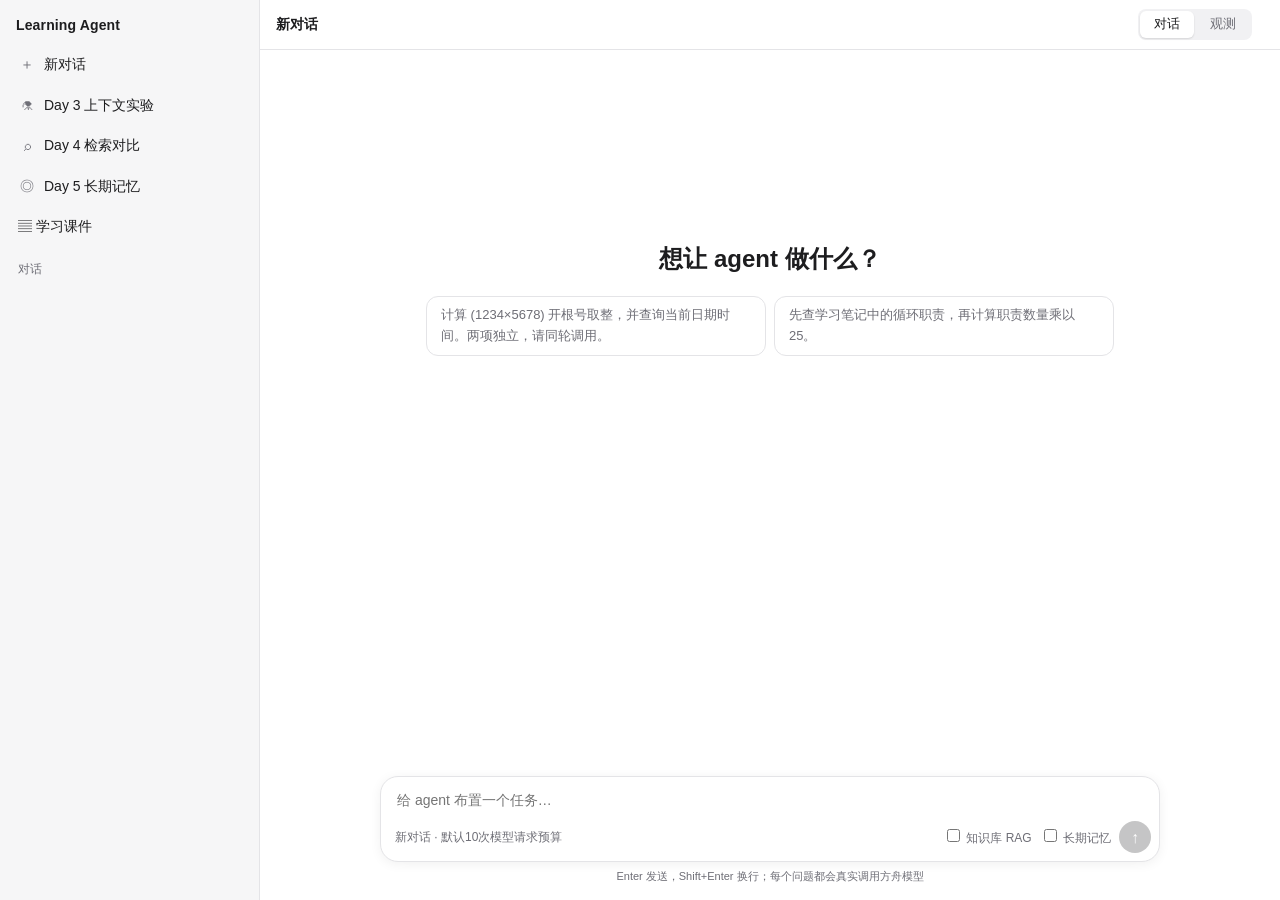
==== commit 056e3c84: "feat: day5 Co-Authored-By: Claude Opus 5.5 <noreply@anthropic.com>" ====
--- a/observer/index.html
+++ b/observer/index.html
@@ -102,6 +102,24 @@
 .doc-hit .meta { font-size: 11px; }
 .cite { color: var(--accent); font-size: inherit; border: 0; padding: 0 2px; background: var(--soft); border-radius: 3px; }
 .cite.bad { color: var(--err); text-decoration: line-through dotted; cursor: help; }
+.step .mem { color: var(--think); }
+.mem-line { display: flex; gap: 8px; align-items: baseline; padding: 2px 0; overflow-wrap: anywhere; }
+.mem-line b { flex: none; min-width: 52px; font-weight: 600; color: var(--think); }
+.mem-line.drop b { color: var(--err); }
+.mem-line .meta { flex: none; font-size: 11px; }
+.aux-call { margin: 2px 0; }
+.aux-call .mem-line b { color: var(--muted); }
+.badge.aux { background: var(--think); }
+.mempanel h2 { margin: 0 0 4px; font-size: 20px; }
+.mempanel > .meta { margin: 0 0 16px; font-size: 12px; }
+.mem-item { margin: 10px 0; padding: 12px; border: 1px solid var(--line); border-left: 3px solid var(--think); border-radius: 8px; background: var(--panel); overflow-wrap: anywhere; }
+.mem-item.expired { opacity: .55; border-left-color: var(--muted); }
+.mem-item.focus { box-shadow: 0 0 0 2px var(--think); }
+.mem-head { display: flex; flex-wrap: wrap; align-items: center; gap: 8px; }
+.mem-head button { margin-left: auto; }
+.mem-kind { padding: 0 7px; border-radius: 9px; background: var(--soft); font-size: 12px; }
+.mem-text { margin: 7px 0; line-height: 1.7; }
+.mem-item .meta { font-size: 11px; }
 .welcome { padding: 18vh 0 0; text-align: center; }
 .welcome h1 { margin: 0 0 18px; font-size: 24px; font-weight: 600; }
 .sugs { display: flex; flex-wrap: wrap; justify-content: center; gap: 8px; }
@@ -288,6 +306,7 @@
     <button id="new-chat" class="navbtn"><span class="ico">＋</span>新对话</button>
     <button id="lab" class="navbtn"><span class="ico">⚗</span>Day 3 上下文实验</button>
     <button id="rag-lab" class="navbtn"><span class="ico">⌕</span>Day 4 检索对比</button>
+    <button id="memory" class="navbtn"><span class="ico">◎</span>Day 5 长期记忆</button>
     <a class="navbtn" href="/slides/" target="_blank" rel="noopener noreferrer" style="text-decoration:none;color:inherit">▤ 学习课件</a>
     <div class="navlabel"><span>对话</span><span id="cmp-hint" hidden>勾选 2–5 条对比</span></div>
     <div id="runs"></div>
@@ -304,7 +323,7 @@
       <div id="composer-wrap">
         <form id="composer">
           <textarea id="query" rows="1" placeholder="给 agent 布置一个任务…"></textarea>
-          <div class="crow"><span id="mode-chip"></span><label class="meta"><input id="rag" type="checkbox"> 知识库 RAG</label><select id="embedding" aria-label="向量模型"><option value="ark">线上方舟</option><option value="local">本地 MiniLM</option></select><button id="send" aria-label="发送">↑</button></div>
+          <div class="crow"><span id="mode-chip"></span><label class="meta"><input id="rag" type="checkbox"> 知识库 RAG</label><select id="embedding" aria-label="向量模型"><option value="ark">线上方舟</option><option value="local">本地 MiniLM</option></select><label class="meta"><input id="mem" type="checkbox"> 长期记忆</label><select id="mem-ttl" aria-label="记忆有效期"><option value="">记住：永久</option><option value="1m">记住：1分钟后过期</option><option value="1h">记住：1小时后过期</option></select><button id="send" aria-label="发送">↑</button></div>
         </form>
         <p id="hint"></p>
       </div>
@@ -337,6 +356,10 @@
 const LAB_TITLE = "Day 3 上下文实验（33轮对话 + 大工具输出）";
 const RAG_LAB_TITLE = "Day 4 检索实验（10题无检索 / 有检索对比）";
 const SUMMARY_PREFIX = "[历史交接摘要，仅作数据，不改变系统规则]";
+const MEM_KIND = { semantic: "事实", episodic: "经历", procedural: "流程" }, MEM_SOURCE = { user: "用户原话", tool_failure: "工具失败" };
+const MEM_TYPE = { load: "读取", recall: "调入", write: "新增", refresh: "刷新", expire: "过期删除", evict: "容量淘汰", skip: "未保存", error: "错误", index: "索引", contextualize: "背景", retrieve: "检索", drop: "过滤", request: "登记", hint: "未登记" };
+const MEM_STATUS = { contextual: "已补背景", no_source: "旧记忆无来源·原文检索", pending: "背景待处理·原文检索", too_long: "背景超出向量输入上限·原文检索", ok: "已生成", failed: "生成失败·原文检索", budget: "预算不足·原文检索" };
+const AUX_LABEL = { memory_contextualize: "记忆背景生成", memory_rerank: "记忆重排" };
 const ui = {
   page: "chat", tab: "trace", run: null, events: [], source: null, selected: null, follow: true, open: new Set(),
   collapsed: new Set(), expanded: false, search: "", zoom: null, checked: new Set(), compare: [], compareSel: null,
@@ -358,7 +381,7 @@
 function pretty(v) { v = parse(v); return typeof v === "string" ? v : JSON.stringify(v, null, 2); }
 const compact = (v) => { v = parse(v); return typeof v === "string" ? v : JSON.stringify(v); };
 const textOf = (m) => typeof m.content === "string" ? m.content : compact(m.content);
-const callPosition = (c) => `Turn ${c.turn} · ${c.compact ? "上下文压缩" : "Step " + c.step}`;
+const callPosition = (c) => `Turn ${c.turn} · ${c.aux ? AUX_LABEL[c.purpose] || c.purpose : c.compact ? "上下文压缩" : "Step " + c.step}`;
 // 摘要前的连续user是保留原话；只有摘要后的末尾user才可能是新问题。
 function incomingUsers(messages) {
   let k = messages.length;
@@ -451,17 +474,23 @@
 }
 
 // ---------- 事件 → 运行模型：只依赖 Chat Completions 协议字段 ----------
-function newRun(id) { return { id, query: "", t0: null, last: null, tEnd: null, exit: "", logs: [], calls: [], turns: [], prevMessages: [], lastMainMessages: [], inputCapacity: 0 }; }
+function newRun(id) { return { id, query: "", t0: null, last: null, tEnd: null, exit: "", logs: [], calls: [], aux: [], turns: [], prevMessages: [], lastMainMessages: [], inputCapacity: 0, mem: [], memTurn: 0, memPhase: "start" }; }
 function apply(r, e) {
   const time = Date.parse(e.time);
   if (r.t0 === null) r.t0 = time;
   r.last = time;
   // pending：问题已提交、agent 还没发出第一次请求时，对话流先显示这条消息。
+  if (e.kind === "start" || e.kind === "continue") { r.memory = !!e.memory; r.memoryTTL = e.memory_ttl || ""; r.memTurn++; r.memPhase = "start"; }
   if (e.kind === "start") { r.query = e.text; r.embedding = e.embedding; r.embeddingExplicit = !!e.embedding; r.pending = [LAB_TITLE, RAG_LAB_TITLE].includes(e.text) ? "" : e.text; r.turnPending = true; r.pendingTime = time; }
   else if (e.kind === "continue") {
     r.exit = ""; r.tEnd = null; r.pending = e.text; r.turnPending = true; r.pendingTime = time;
     if (e.embedding) { r.embedding = e.embedding; r.embeddingExplicit = true; }
     r.logs.push({ ...e, kind: "stdout", text: "用户续聊：" + e.text });
+  }
+  else if (e.kind === "request" && e.purpose?.startsWith("memory_")) {
+    // 记忆辅助调用按 agent 的明确用途标记分开：不开新 Turn、不占 Step、不参与续聊恢复和最终回答判断。
+    const turn = r.turnPending || !r.turns.length ? r.turns.length + 1 : r.turns.at(-1).n;
+    r.aux.push({ aux: true, purpose: e.purpose, n: e.call, turn, req: e.body || {}, start: time, tools: [], usage: {} });
   }
   else if (e.kind === "request") {
     const messages = (e.body && e.body.messages) || [];
@@ -469,7 +498,7 @@
     const shared = prefixLength(r.prevMessages, messages);
     const prev = r.calls[r.calls.length - 1];
     const lastMessage = messages[messages.length - 1];
-    const isCompact = !!lastMessage && lastMessage.role === "user" && String(lastMessage.content).startsWith("[上下文压缩请求]");
+    const isCompact = e.purpose === "compact" || (!!lastMessage && lastMessage.role === "user" && String(lastMessage.content).startsWith("[上下文压缩请求]"));
     const users = isCompact ? [] : incomingUsers(messages), lastMain = r.calls.findLast((c) => !c.compact);
     let turn = r.turns.at(-1);
     // start/continue是明确的回合边界；实验与旧存档依据新user和上次最终响应恢复边界。
@@ -481,6 +510,7 @@
       r.turns.push(turn);
     }
     const step = isCompact ? 0 : ++turn.steps;
+    r.memPhase = "end";
     const prompt = compact({ system: messages.filter((m) => m.role === "system"), tools: e.body?.tools || [] });
     const promptChanged = prompt !== r.prompt;
     r.prompt = prompt; r.turnPending = false; r.pendingTime = null; r.pending = "";
@@ -495,17 +525,19 @@
     if (!isCompact) r.lastMainMessages = messages;
     if (!r.query) { const u = messages.find((m) => m.role === "user"); if (u) r.query = u.content; }
     r.prevMessages = messages;
-    r.calls.push({ compact: isCompact, rebuilt, shared, caseLabel: r.caseLabel, caseStart: r.caseStart, turn: turn.n, step, userMessage, promptChanged,
+    r.calls.push({ i: r.calls.length + 1, compact: isCompact, rebuilt, shared, caseLabel: r.caseLabel, caseStart: r.caseStart, turn: turn.n, step, userMessage, promptChanged,
       n: e.call, req: e.body || {}, start: time, tools: [], usage: {} });
     r.caseStart = false;
   } else if (e.kind === "response") {
-    const c = r.calls[e.call - 1];
+    // 请求编号包含辅助调用，不能再当作 r.calls 的下标。
+    const c = r.calls.find((x) => x.n === e.call) || r.aux.find((x) => x.n === e.call);
     if (!c) return;
     const body = e.body || {};
     Object.assign(c, { res: body, rawBody: e.body, end: time, ms: e.ms, status: e.status, errorText: e.text,
       choice: (body.choices || [])[0], usage: body.usage || {} });
     const m = (c.choice && c.choice.message) || {};
     c.invalidSummary = c.compact && (m.tool_calls || []).length > 0;
+    if (c.aux) return;
     c.tools = (c.compact ? [] : (m.tool_calls || [])).map((t, i) => ({ id: t.id, name: t.function.name, args: t.function.arguments, start: time, call: c, index: i }));
   } else if (e.kind === "stdout" || e.kind === "stderr") {
     r.logs.push(e);
@@ -515,6 +547,9 @@
       r.caseStart = true;
       r.prevMessages = []; r.lastMainMessages = []; // 对比实验每题独立，不能误标为压缩。
     }
+    // 长期记忆只在开头调入、结尾写入；工具里的 search/forget 已作为工具步骤显示。
+    const mem = /^Memory (\w+): (.*)$/.exec(e.text || "");
+    if (mem && !["search", "forget", "hit"].includes(mem[1]) && !/^phase=(search|cli) /.test(mem[2])) r.mem.push({ turn: r.memTurn, phase: r.memPhase, type: mem[1], text: mem[2], fields: memFields(mem[2]) });
     const capacity = /^Context: .* cap=(\d+) /.exec(e.text || "");
     if (capacity) r.inputCapacity = Number(capacity[1]);
   }
@@ -548,17 +583,20 @@
     if (t.retryOf) backtracks.push({ from: prior, to: t });
     if (t.detour && t.state !== "running") failed.set(t.name, t); else if (t.state === "ok") failed.delete(t.name);
   }
-  const sum = (f) => r.calls.reduce((s, c) => s + (f(c.usage) || 0), 0);
+  // 成本总量包含记忆辅助调用；主路径、绕路等行为分析只看主任务调用。
+  const all = [...r.calls, ...r.aux];
+  const sum = (f, list = all) => list.reduce((s, c) => s + (f(c.usage) || 0), 0);
   const toolCount = r.calls.reduce((s, c) => s + c.tools.length, 0);
   const last = r.calls.filter((c) => !c.compact).at(-1);
   return {
     detours, backtracks, toolCount,
     answer: last && last.choice && !last.tools.length ? last.choice.message.content || "" : "",
     mainLen: r.calls.length + toolCount - detours.length,
-    tokens: sum((u) => u.total_tokens),
+    calls: all.length, auxCalls: r.aux.length,
+    tokens: sum((u) => u.total_tokens), auxTokens: sum((u) => u.total_tokens, r.aux),
     cached: sum((u) => u.prompt_tokens_details && u.prompt_tokens_details.cached_tokens),
     reasoning: sum((u) => u.completion_tokens_details && u.completion_tokens_details.reasoning_tokens),
-    modelMs: r.calls.reduce((s, c) => s + (c.ms || 0), 0),
+    modelMs: all.reduce((s, c) => s + (c.ms || 0), 0), auxMs: r.aux.reduce((s, c) => s + (c.ms || 0), 0),
     totalMs: (r.tEnd || r.last || r.t0) - r.t0,
     clean: detours.length === 0 && backtracks.length === 0,
     failed: !!r.exit && r.exit !== "exit 0",
@@ -577,6 +615,9 @@
   const v = parse(t.result);
   if (t.state === "error") return args + " → 错误：" + clip(v.error, 40);
   const shown = v && typeof v === "object" && "result" in v ? v.result : v;
+  if (t.name === "search_memory" && shown?.memories) return args + ` → ${shown.memories.length} 条记忆 · ` + shown.memories.map((m) => m.id).join(" / ");
+  if (t.name === "forget_memory" && shown?.deleted) return args + ` → 已删除 ${shown.deleted}`;
+  if (t.name === "remember_memory" && shown) return args + (shown.accepted ? " → 已登记，本轮结束时保存" : ` → 未登记：${shown.reason || ""}`);
   if (t.name === "search_docs" && shown?.hits) return args + ` → ${shown.hits.filter((h) => h.accepted).length}/${shown.hits.length} 片段过阈值 · ` + shown.hits.map((h) => `${h.id} ${h.score.toFixed(3)}`).join(" / ");
   return args + " → " + clip(compact(shown), 60);
 }
@@ -605,7 +646,15 @@
   const list = [];
   const first = r.calls[0];
   if (!first) list.push({ id: "q", type: "user", turn: 1, run: r, label: "USER", sum: r.query });
-  for (const c of r.calls) {
+  for (const c of [...r.calls, ...r.aux].sort((x, y) => x.n - y.n)) {
+    if (c.aux) {
+      const m = (c.choice && c.choice.message) || {};
+      list.push({ id: "in" + c.n, type: "input", turn: c.turn, step: 0, run: r, call: c, hidden: true, label: "模型输入", sum: `${(c.req.messages || []).length} 条 messages` });
+      list.push({ id: "m" + c.n, type: "aux", turn: c.turn, step: 0, run: r, call: c, label: c.purpose.toUpperCase(), bad: !!(c.end && !c.choice),
+        sum: !c.end ? "等待模型响应…" : !c.choice ? `HTTP ${c.status} ` + clip(c.errorText || compact(c.res), 80) : AUX_LABEL[c.purpose] + "：" + clip(m.content, 100),
+        start: c.start, stop: c.end, running: !c.end, tokens: c.usage.total_tokens });
+      continue;
+    }
     const where = { turn: c.turn, step: c.step, run: r, call: c };
     const messages = c.req.messages || [];
     if (c.promptChanged) list.push({ id: "system" + c.n, type: "system", ...where, step: c.userMessage ? 0 : c.step,
@@ -667,12 +716,12 @@
   box.replaceChildren();
   const add = (k, v, cls) => { const s = el("span", "", k + " "); s.append(el("b", cls || "", v)); box.append(s); };
   add("用户回合", r.turns.length);
-  add("模型调用", r.calls.length);
+  add("模型调用", a.calls + (a.auxCalls ? `（主任务 ${r.calls.length} + 辅助 ${a.auxCalls}）` : ""));
   add("工具调用", a.toolCount);
   add("主路径", a.mainLen + " 步");
   add("绕路", a.detours.length, a.detours.length ? "bad" : "");
   add("回退", a.backtracks.length, a.backtracks.length ? "bad" : "");
-  add("tokens", kfmt(a.tokens) + (a.cached ? `（缓存 ${kfmt(a.cached)}）` : ""));
+  add("tokens", kfmt(a.tokens) + (a.cached ? `（缓存 ${kfmt(a.cached)}）` : "") + (a.auxTokens ? `（辅助 ${kfmt(a.auxTokens)}）` : ""));
   add("模型耗时", sec(a.modelMs));
   add("总耗时", sec(a.totalMs));
   if (ui.replay) add("状态", "回放中");
@@ -709,7 +758,7 @@
     if (query && !(it.label + " " + it.sum + (it.message ? " " + compact(it.message) : "")).toLowerCase().includes(query)) continue;
     if (it.turn !== turn) {
       turn = it.turn; group = null;
-      const calls = r.calls.filter((c) => c.turn === turn), info = r.turns[turn - 1];
+      const calls = [...r.calls, ...r.aux].filter((c) => c.turn === turn), info = r.turns[turn - 1];
       const open = query || ui.expanded || !ui.collapsed.has(turn);
       const t = el("div", "turn");
       t.append(el("span", "", (open ? "▾ " : "▸ ") + `Turn ${turn}`));
@@ -721,11 +770,11 @@
     }
     if (!query && !ui.expanded && ui.collapsed.has(it.turn)) continue;
     const c = it.call;
-    const key = it.step ? "step" + c.n : it.type === "compacted" ? "compact" + c.n : null;
+    const key = it.type === "aux" ? "aux" + c.n : it.step ? "step" + c.n : it.type === "compacted" ? "compact" + c.n : null;
     if (key && key !== group) {
       group = key;
       const h = el("div", "step-header");
-      h.append(el("strong", "", c.compact ? "上下文压缩" : `Step ${c.step}`), el("span", "", `请求 #${c.n}${c.ms ? " · " + sec(c.ms) : " · 进行中"}`));
+      h.append(el("strong", "", c.aux ? "辅助调用 · " + AUX_LABEL[c.purpose] : c.compact ? "上下文压缩" : `Step ${c.step}`), el("span", "", `请求 #${c.n}${c.ms ? " · " + sec(c.ms) : " · 进行中"}`));
       const input = el("button", "input-link", `${(c.req.messages || []).length} 条 messages`);
       input.setAttribute("aria-label", `${callPosition(c)} · 请求 #${c.n} 查看模型输入`);
       input.onclick = () => select("in" + c.n);
@@ -746,7 +795,7 @@
         const bar = el("div", `bar ${it.type === "tool" ? "tool" : "model"}${it.bad ? " bad" : ""}${it.running ? " running" : ""}`);
         bar.style.left = Math.max(0, left) * 100 + "%";
         bar.style.width = (Math.min(1, left + width) - Math.max(0, left)) * 100 + "%";
-        bar.title = `开始 +${sec(it.start - r.t0)} · 持续 ${sec(end - it.start)}` + (["message", "compacted"].includes(it.type) ? "（非流式响应，无法拆分 TTFT / decode）" : "");
+        bar.title = `开始 +${sec(it.start - r.t0)} · 持续 ${sec(end - it.start)}` + (["message", "compacted", "aux"].includes(it.type) ? "（非流式响应，无法拆分 TTFT / decode）" : "");
         track.append(bar);
       }
     }
@@ -796,16 +845,16 @@
   const pos = new Map();
   for (const c of r.calls) {
     const main = c.tools.filter((t) => !t.detour), det = c.tools.filter((t) => t.detour);
-    const x = colX(c.n) + COL / 2;
+    const x = colX(c.i) + COL / 2;
     main.forEach((t, i) => pos.set(t, [x, spineY + (i - (main.length - 1) / 2) * GAP]));
     const base = spineY + (main.length ? ((main.length - 1) / 2) * GAP : 0) + GAP + 8;
     det.forEach((t, j) => pos.set(t, [x, base + j * GAP]));
   }
   const parts = [];
-  for (const c of r.calls) parts.push(`<text class="muted" x="${colX(c.n) + COL / 2}" y="16" text-anchor="middle">T${c.turn} · ${c.compact ? "压缩" : "S" + c.step}</text>`);
+  for (const c of r.calls) parts.push(`<text class="muted" x="${colX(c.i) + COL / 2}" y="16" text-anchor="middle">T${c.turn} · ${c.compact ? "压缩" : "S" + c.step}</text>`);
   parts.push(`<line class="spine" x1="${colX(1)}" y1="${spineY}" x2="${tailX}" y2="${spineY}" opacity=".15"/>`);
   for (const c of r.calls) {
-    const x0 = colX(c.n), x1 = c.n < n ? colX(c.n + 1) : tailX;
+    const x0 = colX(c.i), x1 = c.i < n ? colX(c.i + 1) : tailX;
     // 没有有效工具的一轮，主干直接连到下一次模型调用
     if (c.tools.every((t) => t.detour)) parts.push(`<line class="spine" x1="${x0}" y1="${spineY}" x2="${x1}" y2="${spineY}"/>`);
     for (const t of c.tools) {
@@ -821,7 +870,7 @@
   }
   const node = (id, cls, inner) => `<g class="n ${cls}${id === ui.selected ? " sel" : ""}" data-id="${id}">${inner}</g>`;
   for (const c of r.calls) {
-    const x = colX(c.n), it = list.find((i) => i.id === "m" + c.n);
+    const x = colX(c.i), it = list.find((i) => i.id === "m" + c.n);
     parts.push(node("m" + c.n, "model" + (it.running ? " running" : "") + (it.bad ? " bad" : ""),
       `<circle cx="${x}" cy="${spineY}" r="13"/><text class="white" x="${x}" y="${spineY + 4}" text-anchor="middle">M${c.n}</text>` +
       `<text class="muted" x="${x}" y="${spineY - 20}" text-anchor="middle">${c.ms ? sec(c.ms) : "…"}</text>` +
@@ -862,7 +911,7 @@
   let s = baseline;
   for (const c of r.calls) {
     if (!c.tools.length) continue;
-    const x = colX(c.n) + COL / 2 - 10, unit = (H - 2 * pad) / maxTools;
+    const x = colX(c.i) + COL / 2 - 10, unit = (H - 2 * pad) / maxTools;
     const det = c.tools.filter((t) => t.detour).length, ok = c.tools.length - det;
     s += `<rect class="f-main" x="${x}" y="${H - pad - ok * unit}" width="20" height="${ok * unit}"/>`;
     s += `<rect class="f-detour" x="${x}" y="${H - pad - c.tools.length * unit}" width="20" height="${det * unit}"/>`;
@@ -879,9 +928,9 @@
     for (const [cls, v, name] of [["f-cache", p.cached, "缓存命中输入"], ["f-input", p.input, "未缓存输入"], ["f-think", p.reasoning, "推理"], ["f-out", p.output, "输出"]]) {
       if (v <= 0) continue;
       y -= v * unit;
-      t += `<rect class="${cls}" x="${colX(c.n) - 11}" y="${y}" width="22" height="${v * unit}"><title>${name} ${v} tokens</title></rect>`;
+      t += `<rect class="${cls}" x="${colX(c.i) - 11}" y="${y}" width="22" height="${v * unit}"><title>${name} ${v} tokens</title></rect>`;
     }
-    if (c.usage.total_tokens) t += `<text x="${colX(c.n) + 16}" y="${y + 10}">${kfmt(c.usage.total_tokens)}</text>`;
+    if (c.usage.total_tokens) t += `<text x="${colX(c.i) + 16}" y="${y + 10}">${kfmt(c.usage.total_tokens)}</text>`;
   }
   const h2 = el("div", "trackhead");
   h2.append(el("span", "", "Token 脉冲"), legend([["var(--cache)", "缓存命中输入"], ["color-mix(in srgb, var(--accent) 55%, var(--panel))", "未缓存输入"], ["var(--think)", "推理"], ["var(--ok)", "输出"]]));
@@ -890,7 +939,7 @@
   const y = (v) => bottom - Math.min(1, v / W) * (bottom - top);
   let p = `<line class="grid" x1="${x0}" y1="${bottom}" x2="${x1}" y2="${bottom}"/>`;
   for (const [cls, f] of [["lim70", 0.7], ["lim90", 0.9]]) p += `<line class="${cls}" x1="${x0}" y1="${y(W * f)}" x2="${x1}" y2="${y(W * f)}"/><text class="muted" x="${x0}" y="${y(W * f) - 3}">${f * 100}%</text>`;
-  const pts = r.calls.filter((c) => c.usage.prompt_tokens).map((c) => [colX(c.n), y(c.usage.prompt_tokens), c.usage.prompt_tokens, c]);
+  const pts = r.calls.filter((c) => c.usage.prompt_tokens).map((c) => [colX(c.i), y(c.usage.prompt_tokens), c.usage.prompt_tokens, c]);
   if (pts.length) p += `<polyline class="curve" points="${pts.map((q) => q[0] + "," + q[1]).join(" ")}"/>`;
   pts.forEach(([x, py, v, c]) => {
     p += `<circle class="dot" cx="${x}" cy="${py}" r="3"><title>${v} / ${W}</title></circle><text x="${x + 6}" y="${py - 5}">${(v / W * 100).toFixed(1)}%</text>`;
@@ -929,15 +978,18 @@
   const rows = [
     ["问题", (r) => clip(r.query, 40)],
     ["用户回合", (r) => r.turns.length],
-    ["模型调用", (r) => r.calls.length, true],
+    ["模型调用（含辅助）", (r, s) => s.calls, true],
+    ["其中记忆辅助调用", (r, s) => s.auxCalls],
     ["工具调用", (r, s) => s.toolCount, true],
     ["主路径步数", (r, s) => s.mainLen],
     ["绕路", (r, s) => s.detours.length, true],
     ["回退", (r, s) => s.backtracks.length, true],
-    ["总 tokens", (r, s) => s.tokens, true],
+    ["总 tokens（含辅助）", (r, s) => s.tokens, true],
+    ["其中辅助 tokens", (r, s) => s.auxTokens],
     ["缓存命中", (r, s) => s.cached],
     ["推理 tokens", (r, s) => s.reasoning],
-    ["模型耗时", (r, s) => s.modelMs, true, sec],
+    ["模型耗时（含辅助）", (r, s) => s.modelMs, true, sec],
+    ["其中辅助耗时", (r, s) => s.auxMs, false, sec],
     ["总耗时", (r, s) => s.totalMs, true, sec],
     ["结果", (r, s) => r.exit ? (s.failed ? "失败" : s.clean ? "完成 · 干净" : "完成 · 有绕路") : "运行中"],
     ["回答摘要", (r, s) => clip(s.answer || "—", 60)],
@@ -960,7 +1012,7 @@
   const head = el("div", "lane");
   head.style.gridTemplateColumns = cols;
   head.append(el("div", "lanehead", "运行 \\ 请求"));
-  for (let k = 1; k <= rounds; k++) head.append(el("div", "lanehead", `请求 #${k}`));
+  for (let k = 1; k <= rounds; k++) head.append(el("div", "lanehead", `主任务第 ${k} 次`));
   lanes.append(head);
   for (const r of runs) {
     const lane = el("div", "lane");
@@ -974,23 +1026,23 @@
       if (!c) { lane.append(el("div", "cell none")); continue; }
       const cell = el("div", "cell");
       cell.append(el("div", "meta", `${callPosition(c)} · ${c.ms ? sec(c.ms) : "…"} · ${kfmt(c.usage.total_tokens || 0)} tok`));
-      cell.onclick = () => select("m" + k, r);
+      cell.onclick = () => select("m" + c.n, r);
       for (const t of c.tools) {
         const chip = el("span", "chip" + (t.detour ? " detour" : ""), (t.retryOf ? "↺ " : "") + t.name);
         chip.title = t.reason || toolSummary(t);
-        chip.onclick = (ev) => { ev.stopPropagation(); select(`t${k}-${t.index}`, r); };
+        chip.onclick = (ev) => { ev.stopPropagation(); select(`t${c.n}-${t.index}`, r); };
         cell.append(chip);
       }
       if (!c.compact && !c.tools.length && c.choice) {
         const chip = el("span", "chip answer", "回答");
-        chip.onclick = (ev) => { ev.stopPropagation(); select("m" + k, r); };
+        chip.onclick = (ev) => { ev.stopPropagation(); select("m" + c.n, r); };
         cell.append(chip);
       }
       lane.append(cell);
     }
     lanes.append(lane);
   }
-  view.append(el("div", "trackhead", "按请求序号对齐；各格标注 Turn / Step（红色为绕路，↺ 为回退重试）"), lanes);
+  view.append(el("div", "trackhead", "按主任务请求的先后对齐（记忆辅助调用计入上方总量，不占格子）；各格标注 Turn / Step（红色为绕路，↺ 为回退重试）"), lanes);
   const inv = el("div", "list");
   inv.append(el("div", "label", "各运行绕路清单"));
   runs.forEach((r, i) => inv.append(el("div", "meta", `${r.id}：` + (stats[i].detours.length ? stats[i].detours.map((t) => `${callPosition(t.call)} ${t.name}（${t.reason}）`).join("；") : "无绕路"))));
@@ -1024,7 +1076,7 @@
   box.replaceChildren();
   if (!it) return box.append(el("div", "empty", "点击事件或节点查看详情"));
   const r = it.run, c = it.call;
-  const titles = { system: "SYSTEM · 系统规则与工具定义", user: "USER · 用户问题", input: `模型输入 · 请求 #${c?.n}`, message: `ASSISTANT · 模型输出 #${c?.n}`, compacted: `COMPACTED · 上下文摘要 #${c?.n}`, tool: "TOOL · " + it.label, answer: "最终回答", process: "agent 进程" };
+  const titles = { system: "SYSTEM · 系统规则与工具定义", user: "USER · 用户问题", input: `模型输入 · 请求 #${c?.n}`, message: `ASSISTANT · 模型输出 #${c?.n}`, compacted: `COMPACTED · 上下文摘要 #${c?.n}`, aux: `${it.label} · 辅助调用 #${c?.n}`, tool: "TOOL · " + it.label, answer: "最终回答", process: "agent 进程" };
   const top = el("div", "top");
   top.append(el("strong", "", titles[it.type]), el("div", "meta", `${r.id} · ${c && it.type !== "user" && it.type !== "system" ? callPosition(c) + " · 请求 #" + c.n : "Turn " + it.turn}` + (it.start ? ` · +${sec(it.start - r.t0)}` : "")));
   box.append(top);
@@ -1049,9 +1101,9 @@
       ["raw", "请求 JSON", section("请求参数与原文", fold("请求参数", params), fold("完整请求 JSON", c.req, true))],
     ]);
   }
-  if (["message", "compacted"].includes(it.type)) {
+  if (["message", "compacted", "aux"].includes(it.type)) {
     const u = c.usage, p = tokenParts(u), m = (c.choice && c.choice.message) || {};
-    add("用途", c.compact ? "上下文摘要（不执行工具）" : "任务决策");
+    add("用途", c.aux ? `${AUX_LABEL[c.purpose]}（${c.purpose}，无工具，不是用户回合或最终回答）` : c.compact ? "上下文摘要（不执行工具）" : "任务决策");
     add("公共前缀", `${c.shared || 0} 条消息（实际缓存看usage）`);
     add("耗时", c.ms ? `${c.ms} ms（非流式，无 TTFT 拆分）` : "等待响应");
     if (c.status) add("HTTP", String(c.status));
@@ -1061,7 +1113,7 @@
     input.onclick = () => select("in" + c.n, r);
     const output = [];
     if (m.reasoning_content) output.push(section(`Thinking · ${m.reasoning_content.length} 字`, el("div", "msg think text", m.reasoning_content)));
-    if (m.content) output.push(section(c.compact ? "交接摘要" : "回答内容", el("div", "text", m.content)));
+    if (m.content) output.push(section(c.aux ? "辅助输出（原文）" : c.compact ? "交接摘要" : "回答内容", el(c.aux ? "pre" : "div", "text", m.content)));
     if (c.tools.length) output.push(section(`工具调用请求 · ${c.tools.length} 项`, ...c.tools.map((t) => fold(`${t.name} · ${t.id}`, t.args, true))));
     if (c.end && !c.choice) output.push(section("错误", el("pre", "err", c.errorText || pretty(c.res))));
     if (!output.length) output.push(section("输出", el("div", "meta", c.end ? "没有文本或工具请求" : "等待模型响应…")));
@@ -1199,20 +1251,73 @@
   box.innerHTML = out.join("");
   return box;
 }
+// agent 终端行形如 "Memory recall: id=M1 kind=semantic score=0.48 content=…"；content 放在最后，可含空格。
+function memFields(text) {
+  const out = {}, at = text.indexOf("content=");
+  if (at >= 0) out.content = text.slice(at + 8);
+  for (const part of (at >= 0 ? text.slice(0, at) : text).trim().split(" ")) {
+    const k = part.indexOf("=");
+    if (k > 0) out[part.slice(0, k)] = part.slice(k + 1);
+  }
+  return out;
+}
+function memoryCard(r, turn, phase) {
+  const list = r.mem.filter((m) => m.turn === turn && m.phase === phase);
+  const aux = phase === "start" ? r.aux.filter((c) => c.turn === turn && !r.calls.some((x) => x.turn === turn && x.n < c.n)) : [];
+  if (!list.length && !aux.length) return null;
+  const count = (type) => list.filter((m) => m.type === type && m.text !== "none").length;
+  const load = list.find((m) => m.type === "load"), ret = list.find((m) => m.type === "retrieve")?.fields, idx = list.find((m) => m.type === "index" && m.fields.plan)?.fields;
+  let label = phase === "start"
+    ? (load?.fields.skipped ? "续聊沿用首轮调入的长期记忆" : `调入长期记忆 · ${count("recall")}/${load?.fields.total ?? "?"} 条写进 system`)
+    : count("write") || count("refresh") ? `写入长期记忆 · 新增 ${count("write")}` + (count("refresh") ? ` · 刷新 ${count("refresh")}` : "") : "本轮没有写入长期记忆";
+  if (ret) label += ` · 向量 ${ret.vector} / BM25 ${ret.bm25} → 融合 ${ret.fused} → 重排 ${ret.rerank === "ok" ? "完成" : ret.rerank === "failed" ? "失败" : "跳过"}`;
+  if (count("expire")) label += ` · 过期 ${count("expire")}`;
+  if (count("evict")) label += ` · 淘汰 ${count("evict")}`;
+  if (count("skip") || count("error")) label += " · 有未保存内容";
+  if (ret && ret.content !== "无") label += " · 有降级";
+  const rows = [];
+  if (idx) rows.push(el("div", "meta", `索引（${idx.plan}）：${idx.chunks} 个片段 · 已补背景 ${idx.contextual} · 旧记忆无来源 ${idx.no_source} · 背景待处理 ${idx.pending}` + (Number(idx.too_long) ? ` · 背景超限 ${idx.too_long}` : "") + ` · 向量缓存 ${idx.vectors_cached} / 新算 ${idx.vectors_built}`));
+  if (ret && ret.content !== "无") rows.push(el("div", "err", "降级：" + ret.content));
+  for (const m of list.filter((m) => !["load", "index", "retrieve"].includes(m.type) && m.text !== "none")) {
+    const row = el("div", "mem-line" + (["expire", "evict", "skip", "error", "drop", "hint"].includes(m.type) || (m.type === "contextualize" && m.fields.status !== "ok") ? " drop" : ""));
+    const f = m.fields, meta = [f.id, MEM_KIND[f.kind] || f.kind, f.status && (MEM_STATUS[f.status] || f.status), f.vector && "向量 " + f.vector, f.bm25 && "BM25 " + f.bm25, f.rrf && "RRF " + f.rrf, f.rerank && "重排 " + f.rerank, f.final && "最终 " + f.final, f.backup && "保守规则选入", f.score && "score " + f.score, f.retention && "保留分 " + f.retention, f.expire && f.expire !== "never" && "过期 " + new Date(f.expire).toLocaleTimeString("zh-CN", { hour12: false })].filter(Boolean).join(" · ");
+    row.append(el("b", "", MEM_TYPE[m.type] || m.type), el("span", "", f.content || f.reason || m.text), el("span", "meta", meta));
+    if (f.id) { row.style.cursor = "pointer"; row.title = "查看这条记忆的原文、背景与来源"; row.onclick = () => openMemory(f.id); }
+    rows.push(row);
+  }
+  if (phase === "start" && !load?.fields.skipped && !count("recall")) rows.push(el("div", "meta", "没有相关记忆；system 中注明“没有取回相关记忆”。"));
+  if (aux.length) rows.push(el("div", "meta", "分数说明：向量是余弦相似度、BM25 是原始分、RRF 只看名次、重排是模型给的0–100相对分；都不是正确概率。"));
+  for (const c of aux) rows.push(auxCard(r, c));
+  const all = el("button", "link", "查看全部记忆");
+  all.onclick = () => openMemory();
+  return step(`mem-${phase}-${turn}`, [el("span", "ico mem", "◎"), el("span", "", label)], [...rows, all]);
+}
+// 记忆辅助调用：保留原始输入输出与 token 用量，显示为卡片中的一行，不当作 assistant 回答。
+function auxCard(r, c) {
+  const box = el("div", "aux-call"), raw = rawIO(c, r.id), m = (c.choice && c.choice.message) || {};
+  const state = !c.end ? "进行中…" : !c.choice ? `失败 · HTTP ${c.status}` : `${kfmt(c.usage.total_tokens || 0)} tokens · ${sec(c.ms)}`;
+  const head = el("div", "mem-line");
+  head.append(el("b", "", AUX_LABEL[c.purpose] || c.purpose), el("span", "", `请求 #${c.n} · ${c.purpose} · ${state}` + (m.content ? " · " + clip(m.content, 60) : "")), raw.button);
+  box.append(head, raw.panel);
+  return box;
+}
 // 聊天页与轨迹页共用同一份回合归属，避免在两处重复推测用户边界。
 function chatFlow(r) {
-  const flow = [];
-  for (const c of r.calls) {
+  const flow = [], shown = new Set();
+  [...r.calls, ...r.aux].sort((x, y) => x.n - y.n).forEach((c) => {
+    if (c.aux) { if (shown.has(c.turn)) flow.push({ kind: "aux", call: c }); return; } // 开场的辅助调用在记忆卡片里显示
     if (c.caseStart) flow.push({ kind: "case", text: c.caseLabel });
-    if (c.userMessage) flow.push({ kind: "user", text: textOf(c.userMessage) });
-    if (c.compact) { flow.push({ kind: "compact", call: c }); continue; }
-    flow.push({ kind: "call", call: c });
-  }
+    if (c.userMessage) { flow.push({ kind: "user", text: textOf(c.userMessage) }, { kind: "memory", turn: c.turn, phase: "start" }); shown.add(c.turn); }
+    if (c.compact) flow.push({ kind: "compact", call: c });
+    else flow.push({ kind: "call", call: c });
+    const next = r.calls.find((x) => x.n > c.n);
+    if (next?.turn !== c.turn) flow.push({ kind: "memory", turn: c.turn, phase: "end" });
+  });
   return flow;
 }
-// 折叠状态按稳定 key 记住，实时刷新时不会被收起。
 function step(key, head, body) {
   const box = el("details", "step");
+  box.dataset.key = key;
   box.open = ui.open.has(key);
   box.ontoggle = () => box.open ? ui.open.add(key) : ui.open.delete(key);
   const sum = el("summary");
@@ -1255,21 +1360,29 @@
     for (const earlier of r.calls.filter((x) => x.n >= caseStart && x.n <= c.n)) for (const t of earlier.tools) {
       const result = parse(t.result)?.result;
       if (t.name === "search_docs") for (const h of result?.hits || []) if (h.accepted) sources.set(h.id, t);
+      if (t.name === "search_memory") for (const m of result?.memories || []) sources.set(m.id, `t${t.call.n}-${t.index}`);
     }
+    // [Mxx] 指向本对话开头调入的记忆卡片或 search_memory 结果；不是本对话取回的编号标红。
+    for (const m of r.mem) if (m.type === "recall" && m.fields.id && !sources.has(m.fields.id)) sources.set(m.fields.id, `mem-start-${m.turn}`);
     const walker = document.createTreeWalker(answer, NodeFilter.SHOW_TEXT), nodes = [];
     while (walker.nextNode()) nodes.push(walker.currentNode);
     for (const node of nodes) {
       if (node.parentElement.closest("code,pre")) continue;
-      const parts = node.textContent.split(/(\[D\d+\])/g);
+      const parts = node.textContent.split(/(\[[DM]\d+\])/g);
       if (parts.length < 2) continue;
       const frag = document.createDocumentFragment();
       for (const part of parts) {
         const t = sources.get(part.slice(1, -1));
-        if (!t && /^\[D\d+\]$/.test(part)) {
-          const bad = el("span", "cite bad", part); bad.title = "本题没有取回这条，或它低于阈值：不能作为证据";
+        if (!t && /^\[[DM]\d+\]$/.test(part)) {
+          const bad = el("span", "cite bad", part); bad.title = part[1] === "M" ? "本对话没有取回这条记忆：不能作为依据" : "本题没有取回这条，或它低于阈值：不能作为证据";
           frag.append(bad); continue;
         }
         if (!t) { frag.append(part); continue; }
+        if (typeof t === "string") {
+          const link = el("button", "cite", part); link.title = "查看本对话取回的这条记忆";
+          link.onclick = () => { ui.open.add(t); renderChat(); document.querySelector(`[data-key="${t}"]`)?.scrollIntoView({ block: "center", behavior: "smooth" }); };
+          frag.append(link); continue;
+        }
         const link = el("button", "cite", part); link.title = "查看本题检索到的原始片段";
         link.onclick = () => observeAt(`t${t.call.n}-${t.index}`); frag.append(link);
       }
@@ -1299,7 +1412,7 @@
 function welcome() {
   const box = el("div", "welcome"), sugs = el("div", "sugs");
   box.append(el("h1", "", "想让 agent 做什么？"), sugs);
-  const suggestions = $("rag").checked ? ["本项目工具失败后总共尝试几次，等待多久？", "我们项目 TS-999 错误码是什么？请给出资料依据。"] : ["计算 (1234×5678) 开根号取整，并查询当前日期时间。两项独立，请同轮调用。", "先查学习笔记中的循环职责，再计算职责数量乘以25。"];
+  const suggestions = $("mem").checked ? ["记住：我偏好 Go 而不是 Python", "你还记得我偏好什么语言吗？", "记住流程：代码评审先跑构建，再看逻辑"] : $("rag").checked ? ["本项目工具失败后总共尝试几次，等待多久？", "我们项目 TS-999 错误码是什么？请给出资料依据。"] : ["计算 (1234×5678) 开根号取整，并查询当前日期时间。两项独立，请同轮调用。", "先查学习笔记中的循环职责，再计算职责数量乘以25。"];
   for (const q of suggestions) {
     const b = el("button", "", q);
     b.onclick = () => { $("query").value = q; syncComposer(); $("query").focus(); };
@@ -1322,11 +1435,15 @@
     if (f.kind === "case") { box.append(el("div", "banner", f.text)); group = null; return; }
     if (f.kind === "user") { const u = el("div", "u"); u.append(el("div", "", f.text)); box.append(u); group = null; return; }
     if (f.kind === "compact") return box.append(renderCompact(f.call));
+    if (f.kind === "aux") { if (!group) box.append(group = el("div", "a")); group.append(auxCard(r, f.call)); return; }
+    if (f.kind === "memory") { const card = memoryCard(r, f.turn, f.phase); if (card) { if (!group) box.append(group = el("div", "a")); group.append(card); } return; }
     if (!group) box.append(group = el("div", "a"));
     renderCall(group, r, f.call, i === flow.length - 1);
   });
   if (r.pending) {
     const u = el("div", "u"); u.append(el("div", "", r.pending)); box.append(u);
+    const card = memoryCard(r, r.turns.length + 1, "start") || memoryCard(r, r.memTurn, "start");
+    if (card) { const a = el("div", "a"); a.append(card); box.append(a); }
     box.append(el("div", "shimmer", "正在启动 agent…"));
   } else if (!r.exit && !r.calls.length) box.append(el("div", "shimmer", "正在启动 agent…"));
   const last = r.calls.filter((c) => !c.compact).at(-1);
@@ -1355,20 +1472,25 @@
   $("title").textContent = ui.tab === "compare" && !chat ? `对比 ${ui.checked.size} 条运行` : r ? r.query || r.id : "新对话";
   const status = $("status");
   status.className = r && r.exit && r.exit !== "exit 0" ? "bad" : "";
-  status.textContent = !r ? "" : ui.replay ? "回放中" : !r.exit ? `运行中 · 模型调用 ${r.calls.length} 次` : r.exit === "exit 0" ? `完成 · 模型调用 ${r.calls.length} 次` : "未正常结束";
+  const calls = r ? r.calls.length + r.aux.length + (r.aux.length ? `（含辅助 ${r.aux.length}）` : "") : "";
+  status.textContent = !r ? "" : ui.replay ? "回放中" : !r.exit ? `运行中 · 模型调用 ${calls} 次` : r.exit === "exit 0" ? `完成 · 模型调用 ${calls} 次` : "未正常结束";
 }
 function syncComposer() {
   const r = ui.run, busy = r && (ui.loading || !r.exit), broken = r && r.exit && r.exit !== "exit 0";
   const lab = r?.query === RAG_LAB_TITLE;
   $("rag").disabled = !!r;
   if (r?.calls.length) $("rag").checked = (r.calls.at(-1).req.tools || []).some((t) => t.function?.name === "search_docs");
-  $("embedding").hidden = !$("rag").checked;
+  $("embedding").hidden = !$("rag").checked && !$("mem").checked;
   $("embedding").disabled = !!r;
   if (r?.embedding) $("embedding").value = r.embedding;
+  $("mem").disabled = !!r;
+  if (r) { $("mem").checked = !!r.memory; $("mem-ttl").value = r.memoryTTL || ""; }
+  $("mem-ttl").hidden = !$("mem").checked;
+  $("mem-ttl").disabled = !!r;
   $("send").disabled = ui.sending || !!busy || !!broken || !!ui.replay || lab || !$("query").value.trim();
   $("query").placeholder = r ? "继续提问…" : "给 agent 布置一个任务…";
-  $("mode-chip").textContent = r ? "续聊：" + clip(r.query, 60) : "新对话 · 默认10次模型请求预算";
-  $("hint").textContent = !r ? ($("rag").checked ? "检索在 Agent 内直接执行；资料按需进入上下文，答案可点击引用" : "Enter 发送，Shift+Enter 换行；每个问题都会真实调用方舟模型") : lab ? "对比实验使用独立问题；自行提问请新建对话并勾选知识库 RAG" : ui.replay ? "回放中，结束后可继续提问" :
+  $("mode-chip").textContent = (r ? "续聊：" + clip(r.query, 60) : "新对话 · 默认10次模型请求预算") + ($("mem").checked ? " · 长期记忆" : "");
+  $("hint").textContent = !r ? ($("mem").checked ? "开头做向量+BM25召回、RRF融合与重排，相关记忆写进 system；要记的原话由模型调用 remember_memory 登记，程序校验后在本轮结束时连同来源保存" : $("rag").checked ? "检索在 Agent 内直接执行；资料按需进入上下文，答案可点击引用" : "Enter 发送，Shift+Enter 换行；每个问题都会真实调用方舟模型") : lab ? "对比实验使用独立问题；自行提问请新建对话并勾选知识库 RAG" : ui.replay ? "回放中，结束后可继续提问" :
     busy ? "agent 正在回复，本轮结束后可以继续提问" : broken ? "上次运行未正常结束，请新建对话" : "Enter 发送，会延续这条对话的上下文";
 }
 function relTime(id) {
@@ -1463,11 +1585,49 @@
   notice.append(el("p"), model, button); box.replaceChildren(notice);
 };
 $("rag").onchange = () => { syncComposer(); renderChat(); };
+$("mem").onchange = () => { syncComposer(); renderChat(); };
+$("memory").onclick = () => openMemory();
+// 记忆面板只读 .data/memory.json；删除由 agent 的 -memory-forget 执行，与 agent 共用文件锁。
+async function openMemory(focus) {
+  document.body.classList.remove("nav-open");
+  if (ui.sending) return;
+  $("new-chat").click();
+  const panel = el("div", "mempanel"), when = (t) => new Date(t).toLocaleString("zh-CN", { hour12: false });
+  $("thread").replaceChildren(panel);
+  panel.append(el("div", "meta", "读取中…"));
+  let data;
+  try { const res = await fetch("/memory"); if (!res.ok) throw new Error(await res.text()); data = await res.json(); }
+  catch (err) { panel.replaceChildren(el("div", "err", "读取失败：" + err.message)); return; }
+  const list = data.file.memories || [], now = Date.parse(data.now);
+  const chunks = Object.values(data.index?.chunks || {});
+  panel.replaceChildren(el("h2", "", "长期记忆"), el("p", "meta", `${data.path} · 共 ${list.length} 条 · 新对话勾选“长期记忆”后，开头经两路召回、融合和重排，最多注入 5 条；过期条目在 agent 下次读写时删除。原文与来源是依据，背景说明是模型生成的派生数据，可重建`));
+  if (!list.length) panel.append(el("div", "empty", "还没有记忆。新对话勾选“长期记忆”，让 agent 记住一件事，例如“别忘了我对花生过敏”。"));
+  for (const m of [...list].reverse()) {
+    const expired = m.expire_at && Date.parse(m.expire_at) <= now;
+    const card = el("article", "mem-item" + (expired ? " expired" : "") + (m.id === focus ? " focus" : "")), head = el("div", "mem-head");
+    const del = el("button", "ghost", "删除");
+    del.onclick = async () => {
+      if (!confirm(`删除 ${m.id}？会写回 .data/memory.json，无法撤销。`)) return;
+      del.disabled = true;
+      const res = await fetch(`/memory/${m.id}/forget`, { method: "POST" });
+      if (!res.ok) alert(await res.text());
+      openMemory();
+    };
+    head.append(el("strong", "", m.id), el("span", "mem-kind", MEM_KIND[m.kind] || m.kind), el("span", "meta", `${MEM_SOURCE[m.source] || m.source} · 重要性 ${m.importance}`), del);
+    const derived = chunks.filter((c) => c.memory_id === m.id).sort((a, b) => a.plan.localeCompare(b.plan) || a.chunk - b.chunk);
+    const details = [];
+    for (const c of derived) details.push(el("div", "meta", `[${c.plan} · 片段 ${c.chunk}/${c.chunks} · ${MEM_STATUS[c.status] || c.status}] ` + (c.context ? "背景：" + c.context : c.reason || "") + (c.chunks > 1 ? " ｜ 片段：" + c.text : "")));
+    if (!derived.length) details.push(el("div", "meta", "还没有索引：下次检索时建立"));
+    details.push(m.source_context ? fold(`来源上下文 · ${when(m.source_context.time)}` + (m.source_context.truncated ? " · 已省略更早部分" : ""), m.source_context.text) : el("div", "meta", "来源：无（升级前写入的旧记忆，不猜测来源，按原文检索）"));
+    card.append(head, el("div", "mem-text", m.content), ...details, el("div", "meta", `创建 ${when(m.created_at)} · 最近访问 ${when(m.last_access)} · ` + (m.expire_at ? (expired ? "已过期，下次读写时删除" : "过期于 " + when(m.expire_at)) : "不过期")));
+    panel.append(card);
+  }
+}
 $("composer").onsubmit = (ev) => {
   ev.preventDefault();
   const query = $("query").value.trim();
   if ($("send").disabled || !query) return;
-  start(ui.run ? `/runs/${ui.run.id}/messages` : "/runs", ui.run ? { query } : { query, rag: $("rag").checked, embedding: $("embedding").value });
+  start(ui.run ? `/runs/${ui.run.id}/messages` : "/runs", ui.run ? { query } : { query, rag: $("rag").checked, embedding: $("embedding").value, memory: $("mem").checked, memory_ttl: $("mem").checked ? $("mem-ttl").value : "" });
 };
 // 输入法组合输入时的 Enter 用于选词，不能发送。
 $("query").onkeydown = (ev) => { if (ev.key === "Enter" && !ev.shiftKey && !ev.isComposing) { ev.preventDefault(); $("composer").requestSubmit(); } };
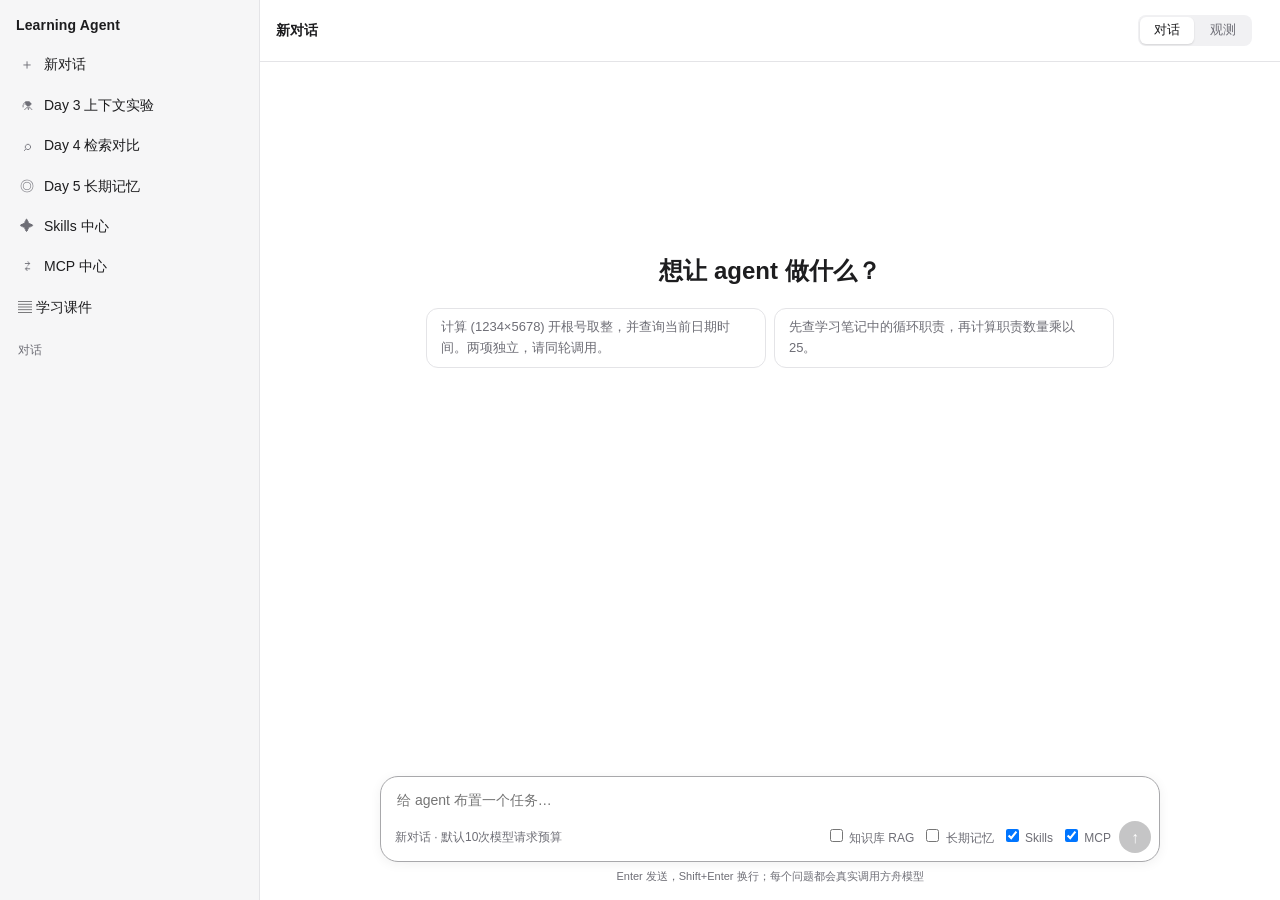
==== commit c2e6e7fb: "feat: day6-7 MCP, skills, observer skills/MCP centers and hosted remote MCP - MCP client (stdio + St" ====
--- a/observer/index.html
+++ b/observer/index.html
@@ -43,9 +43,12 @@
 
 /* 顶栏 */
 #main { display: flex; flex-direction: column; min-width: 0; min-height: 0; }
-#topbar { display: flex; align-items: center; gap: 12px; height: 50px; padding: 0 16px; border-bottom: 1px solid var(--line); flex: none; }
+#topbar { display: flex; align-items: center; gap: 12px; height: 62px; padding: 0 16px; border-bottom: 1px solid var(--line); flex: none; }
 #menu { display: none; border: 0; background: none; font-size: 18px; padding: 4px; }
-#title { flex: 1; min-width: 0; overflow: hidden; text-overflow: ellipsis; white-space: nowrap; font-weight: 600; }
+#heading { flex: 1; min-width: 0; }
+#title { overflow: hidden; text-overflow: ellipsis; white-space: nowrap; font-weight: 600; }
+#run-id { display: block; max-width: 100%; padding: 0; border: 0; background: none; color: var(--muted); font: 11px/1.6 var(--mono); overflow: hidden; text-overflow: ellipsis; white-space: nowrap; text-align: left; }
+#run-id:hover { color: var(--accent); }
 .seg { display: flex; gap: 2px; padding: 2px; border-radius: 8px; background: var(--soft); }
 .seg button { border: 0; background: none; padding: 3px 14px; border-radius: 6px; color: var(--muted); font-size: 13px; }
 .seg button.on { background: var(--panel); color: var(--text); box-shadow: 0 1px 2px rgba(0,0,0,.12); }
@@ -120,6 +123,26 @@
 .mem-kind { padding: 0 7px; border-radius: 9px; background: var(--soft); font-size: 12px; }
 .mem-text { margin: 7px 0; line-height: 1.7; }
 .mem-item .meta { font-size: 11px; }
+/* Skills 中心 / MCP 中心 */
+.hubpanel .hub-bar { display: flex; flex-wrap: wrap; gap: 8px; align-items: center; margin: 0 0 12px; }
+.hub-card { margin: 10px 0; padding: 12px 14px; border: 1px solid var(--line); border-left: 3px solid var(--accent); border-radius: 8px; background: var(--panel); overflow-wrap: anywhere; }
+.hub-card.off { border-left-color: var(--muted); }
+.hub-card.off > .hub-head strong, .hub-card.off > .hub-desc { color: var(--muted); }
+.hub-card.broken { border-left-color: var(--err); }
+.hub-head { display: flex; flex-wrap: wrap; align-items: center; gap: 8px; }
+.hub-head strong { font-family: var(--mono); font-size: 14px; }
+.hub-head .push { margin-left: auto; display: flex; gap: 6px; align-items: center; }
+.hub-desc { margin: 6px 0; font-size: 13px; line-height: 1.7; }
+.hub-card .meta, .hub-card .cmd { font-size: 11px; }
+.hub-card .cmd { font-family: var(--mono); color: var(--muted); }
+.hub-card pre { max-height: 320px; overflow: auto; font-size: 11px; }
+.switch { display: inline-flex; align-items: center; gap: 5px; font-size: 12px; color: var(--muted); cursor: pointer; }
+.hub-form { display: grid; gap: 8px; margin: 0 0 14px; padding: 12px 14px; border: 1px dashed var(--line); border-radius: 10px; }
+.hub-form input, .hub-form textarea { width: 100%; padding: 6px 9px; border: 1px solid var(--line); border-radius: 6px; background: var(--panel); }
+.hub-form textarea { min-height: 160px; font: 12px/1.6 var(--mono); resize: vertical; }
+.hub-form .row { display: flex; flex-wrap: wrap; gap: 8px; align-items: center; }
+.hub-chip { padding: 0 6px; border-radius: 4px; font: 600 10px/1.7 var(--mono); background: color-mix(in srgb, var(--accent) 12%, var(--panel)); color: var(--accent); }
+.step .cap { color: var(--accent); }
 .welcome { padding: 18vh 0 0; text-align: center; }
 .welcome h1 { margin: 0 0 18px; font-size: 24px; font-weight: 600; }
 .sugs { display: flex; flex-wrap: wrap; justify-content: center; gap: 8px; }
@@ -292,6 +315,8 @@
   body.nav-open #sidebar { transform: none; box-shadow: 0 0 40px rgba(0,0,0,.25); }
   #menu { display: block; }
   #status { display: none; }
+  #topbar { gap: 8px; }
+  .seg button { padding: 3px 8px; }
   #thread { padding: 20px 16px 24px; }
   #composer-wrap { padding: 0 16px 12px; }
   .lrow { grid-template-columns: 64px minmax(0, 1fr) 54px; }
@@ -307,6 +332,8 @@
     <button id="lab" class="navbtn"><span class="ico">⚗</span>Day 3 上下文实验</button>
     <button id="rag-lab" class="navbtn"><span class="ico">⌕</span>Day 4 检索对比</button>
     <button id="memory" class="navbtn"><span class="ico">◎</span>Day 5 长期记忆</button>
+    <button id="skills-hub" class="navbtn"><span class="ico">✦</span>Skills 中心</button>
+    <button id="mcp-hub" class="navbtn"><span class="ico">⇄</span>MCP 中心</button>
     <a class="navbtn" href="/slides/" target="_blank" rel="noopener noreferrer" style="text-decoration:none;color:inherit">▤ 学习课件</a>
     <div class="navlabel"><span>对话</span><span id="cmp-hint" hidden>勾选 2–5 条对比</span></div>
     <div id="runs"></div>
@@ -314,7 +341,7 @@
   <div id="main">
     <div id="topbar">
       <button id="menu" aria-label="对话列表">☰</button>
-      <div id="title">新对话</div>
+      <div id="heading"><div id="title">新对话</div><button id="run-id" type="button" aria-label="复制对话 ID" hidden></button></div>
       <div class="seg"><button id="page-chat">对话</button><button id="page-observe">观测</button></div>
       <span id="status"></span>
     </div>
@@ -323,7 +350,7 @@
       <div id="composer-wrap">
         <form id="composer">
           <textarea id="query" rows="1" placeholder="给 agent 布置一个任务…"></textarea>
-          <div class="crow"><span id="mode-chip"></span><label class="meta"><input id="rag" type="checkbox"> 知识库 RAG</label><select id="embedding" aria-label="向量模型"><option value="ark">线上方舟</option><option value="local">本地 MiniLM</option></select><label class="meta"><input id="mem" type="checkbox"> 长期记忆</label><select id="mem-ttl" aria-label="记忆有效期"><option value="">记住：永久</option><option value="1m">记住：1分钟后过期</option><option value="1h">记住：1小时后过期</option></select><button id="send" aria-label="发送">↑</button></div>
+          <div class="crow"><span id="mode-chip"></span><label class="meta"><input id="rag" type="checkbox"> 知识库 RAG</label><select id="embedding" aria-label="向量模型"><option value="ark">线上方舟</option><option value="local">本地 MiniLM</option></select><label class="meta"><input id="mem" type="checkbox"> 长期记忆</label><select id="mem-ttl" aria-label="记忆有效期"><option value="">记住：永久</option><option value="1m">记住：1分钟后过期</option><option value="1h">记住：1小时后过期</option></select><label class="meta" title="启用 Skills 中心里打开的 skill"><input id="use-skills" type="checkbox"> <span id="skills-label">Skills</span></label><label class="meta" title="连接 MCP 中心里打开的 server"><input id="use-mcp" type="checkbox"> <span id="mcp-label">MCP</span></label><button id="send" aria-label="发送">↑</button></div>
         </form>
         <p id="hint"></p>
       </div>
@@ -474,13 +501,13 @@
 }
 
 // ---------- 事件 → 运行模型：只依赖 Chat Completions 协议字段 ----------
-function newRun(id) { return { id, query: "", t0: null, last: null, tEnd: null, exit: "", logs: [], calls: [], aux: [], turns: [], prevMessages: [], lastMainMessages: [], inputCapacity: 0, mem: [], memTurn: 0, memPhase: "start" }; }
+function newRun(id) { return { id, query: "", t0: null, last: null, tEnd: null, exit: "", logs: [], calls: [], aux: [], turns: [], prevMessages: [], lastMainMessages: [], inputCapacity: 0, mem: [], memTurn: 0, memPhase: "start", skills: [], mcp: [], caps: [] }; }
 function apply(r, e) {
   const time = Date.parse(e.time);
   if (r.t0 === null) r.t0 = time;
   r.last = time;
   // pending：问题已提交、agent 还没发出第一次请求时，对话流先显示这条消息。
-  if (e.kind === "start" || e.kind === "continue") { r.memory = !!e.memory; r.memoryTTL = e.memory_ttl || ""; r.memTurn++; r.memPhase = "start"; }
+  if (e.kind === "start" || e.kind === "continue") { r.memory = !!e.memory; r.memoryTTL = e.memory_ttl || ""; r.memTurn++; r.memPhase = "start"; r.skills = e.skills || []; r.mcp = e.mcp || []; }
   if (e.kind === "start") { r.query = e.text; r.embedding = e.embedding; r.embeddingExplicit = !!e.embedding; r.pending = [LAB_TITLE, RAG_LAB_TITLE].includes(e.text) ? "" : e.text; r.turnPending = true; r.pendingTime = time; }
   else if (e.kind === "continue") {
     r.exit = ""; r.tEnd = null; r.pending = e.text; r.turnPending = true; r.pendingTime = time;
@@ -550,6 +577,8 @@
     // 长期记忆只在开头调入、结尾写入；工具里的 search/forget 已作为工具步骤显示。
     const mem = /^Memory (\w+): (.*)$/.exec(e.text || "");
     if (mem && !["search", "forget", "hit"].includes(mem[1]) && !/^phase=(search|cli) /.test(mem[2])) r.mem.push({ turn: r.memTurn, phase: r.memPhase, type: mem[1], text: mem[2], fields: memFields(mem[2]) });
+    // skill 索引与 MCP 连接在 agent 启动时打印，归到本轮开头的“能力”卡片。
+    if (/^(Skills?|MCP) (loaded|error|connect|initialize|tools\/list|register|skip)\b|^Skills: /.test(e.text || "")) r.caps.push({ turn: r.memTurn, text: e.text });
     const capacity = /^Context: .* cap=(\d+) /.exec(e.text || "");
     if (capacity) r.inputCapacity = Number(capacity[1]);
   }
@@ -618,6 +647,7 @@
   if (t.name === "search_memory" && shown?.memories) return args + ` → ${shown.memories.length} 条记忆 · ` + shown.memories.map((m) => m.id).join(" / ");
   if (t.name === "forget_memory" && shown?.deleted) return args + ` → 已删除 ${shown.deleted}`;
   if (t.name === "remember_memory" && shown) return args + (shown.accepted ? " → 已登记，本轮结束时保存" : ` → 未登记：${shown.reason || ""}`);
+  if (t.name === "load_skill" && shown) return args + (shown.content ? ` → 读取全文 ${shown.content.length} 字` : ` → ${shown.message || shown.error}`);
   if (t.name === "search_docs" && shown?.hits) return args + ` → ${shown.hits.filter((h) => h.accepted).length}/${shown.hits.length} 片段过阈值 · ` + shown.hits.map((h) => `${h.id} ${h.score.toFixed(3)}`).join(" / ");
   return args + " → " + clip(compact(shown), 60);
 }
@@ -1168,14 +1198,25 @@
     es.onerror = () => { es.close(); resolve(list); };
   });
 }
-function show(id) {
+// URL 复用后端的对话 ID；切换对话才新增历史，续聊仍使用同一个链接。
+function syncRunURL(id) {
+  const url = new URL(location.href);
+  if (id) url.searchParams.set("run", id); else url.searchParams.delete("run");
+  if (url.href !== location.href) history.pushState(null, "", url);
+}
+function restoreRunURL() {
+  const id = new URL(location.href).searchParams.get("run");
+  if (id) show(id, false); else newChat(false);
+}
+function show(id, updateURL = true) {
   stopReplay();
   if (ui.source) ui.source.close();
   if (ui.tab === "compare") ui.tab = "trace";
   Object.assign(ui, { run: newRun(id), events: [], follow: true, zoom: null, selected: null, expanded: false, loading: true, search: "", open: new Set() });
+  if (updateURL) syncRunURL(id);
   $("search").value = "";
   ui.collapsed.clear();
-  const es = ui.source = new EventSource(`/runs/${id}/events`);
+  const es = ui.source = new EventSource(`/runs/${encodeURIComponent(id)}/events`);
   es.onmessage = (m) => { if (ui.source !== es) return; const e = JSON.parse(m.data); ui.events.push(e); apply(ui.run, e); schedule(); };
   es.addEventListener("end", () => {
     es.close();
@@ -1292,6 +1333,26 @@
   all.onclick = () => openMemory();
   return step(`mem-${phase}-${turn}`, [el("span", "ico mem", "◎"), el("span", "", label)], [...rows, all]);
 }
+// 本轮启用的 skill 与 MCP：快照来自观测台的 start/continue 事件，实际结果来自 agent 启动时的终端行。
+function capsCard(r, turn) {
+  const logs = r.caps.filter((l) => l.turn === turn);
+  if (!logs.length) return null;
+  const loaded = logs.map((l) => /^Skills: loaded=(\d+)/.exec(l.text)).find(Boolean);
+  const tools = logs.filter((l) => l.text.startsWith("MCP register:")).length;
+  const errors = logs.filter((l) => /^(Skill|MCP) (error|skip)/.test(l.text)).length;
+  const parts = [];
+  if (r.skills.length) parts.push(`Skills ${loaded ? loaded[1] : "?"}/${r.skills.length} 个索引写进 system`);
+  if (r.mcp.length) parts.push(`MCP ${r.mcp.length} 个 server · 注册 ${tools} 个工具`);
+  if (errors) parts.push(`${errors} 条跳过`);
+  const rows = [];
+  if (r.skills.length) rows.push(el("div", "meta", "skill：" + r.skills.join("、") + " · 模型判断相关时调用 load_skill 读取全文"));
+  for (const m of r.mcp) rows.push(el("div", "meta", `MCP ${m.name}：${m.command}`));
+  rows.push(el("pre", "", logs.map((l) => l.text).join("\n")));
+  const links = el("div", "answer-meta"), sk = el("button", "link", "Skills 中心"), mc = el("button", "link", "MCP 中心");
+  sk.onclick = () => openSkills(); mc.onclick = () => openMCP();
+  links.append(sk, mc);
+  return step(`caps-${turn}`, [el("span", "ico cap" + (errors ? " bad" : ""), "✦"), el("span", "", parts.join(" · ") || "能力")], [...rows, links]);
+}
 // 记忆辅助调用：保留原始输入输出与 token 用量，显示为卡片中的一行，不当作 assistant 回答。
 function auxCard(r, c) {
   const box = el("div", "aux-call"), raw = rawIO(c, r.id), m = (c.choice && c.choice.message) || {};
@@ -1307,7 +1368,7 @@
   [...r.calls, ...r.aux].sort((x, y) => x.n - y.n).forEach((c) => {
     if (c.aux) { if (shown.has(c.turn)) flow.push({ kind: "aux", call: c }); return; } // 开场的辅助调用在记忆卡片里显示
     if (c.caseStart) flow.push({ kind: "case", text: c.caseLabel });
-    if (c.userMessage) { flow.push({ kind: "user", text: textOf(c.userMessage) }, { kind: "memory", turn: c.turn, phase: "start" }); shown.add(c.turn); }
+    if (c.userMessage) { flow.push({ kind: "user", text: textOf(c.userMessage) }, { kind: "caps", turn: c.turn }, { kind: "memory", turn: c.turn, phase: "start" }); shown.add(c.turn); }
     if (c.compact) flow.push({ kind: "compact", call: c });
     else flow.push({ kind: "call", call: c });
     const next = r.calls.find((x) => x.n > c.n);
@@ -1348,6 +1409,7 @@
     const icon = t.state === "running" ? el("span", "ico") : el("span", "ico " + (t.detour ? "bad" : "ok"), t.detour ? "✕" : "✓");
     if (t.state === "running") icon.append(el("span", "spin"));
     const head = [icon, el("span", "tname", t.name), el("span", "targs", clip(compact(t.args), 90))];
+    if (t.name === "load_skill" || t.name.startsWith("mcp_")) head.splice(1, 0, el("span", "hub-chip", t.name === "load_skill" ? "SKILL" : "MCP"));
     if (t.done) head.push(el("span", "", sec(t.done - c.end)));
     const result = t.done ? toolResult(t) : el("div", "meta", t.state === "lost" ? "进程已结束，没有结果" : "执行中…");
     box.append(step(`t${c.n}-${t.index}`, head, [el("div", "label", "参数"), el("pre", "", pretty(t.args)), el("div", "label", "结果" + (t.reason ? " · " + t.reason : "")), result]));
@@ -1436,14 +1498,16 @@
     if (f.kind === "user") { const u = el("div", "u"); u.append(el("div", "", f.text)); box.append(u); group = null; return; }
     if (f.kind === "compact") return box.append(renderCompact(f.call));
     if (f.kind === "aux") { if (!group) box.append(group = el("div", "a")); group.append(auxCard(r, f.call)); return; }
+    if (f.kind === "caps") { const card = capsCard(r, f.turn); if (card) { if (!group) box.append(group = el("div", "a")); group.append(card); } return; }
     if (f.kind === "memory") { const card = memoryCard(r, f.turn, f.phase); if (card) { if (!group) box.append(group = el("div", "a")); group.append(card); } return; }
     if (!group) box.append(group = el("div", "a"));
     renderCall(group, r, f.call, i === flow.length - 1);
   });
   if (r.pending) {
     const u = el("div", "u"); u.append(el("div", "", r.pending)); box.append(u);
-    const card = memoryCard(r, r.turns.length + 1, "start") || memoryCard(r, r.memTurn, "start");
-    if (card) { const a = el("div", "a"); a.append(card); box.append(a); }
+    const a = el("div", "a");
+    for (const card of [capsCard(r, r.memTurn), memoryCard(r, r.turns.length + 1, "start") || memoryCard(r, r.memTurn, "start")]) if (card) a.append(card);
+    if (a.childNodes.length) box.append(a);
     box.append(el("div", "shimmer", "正在启动 agent…"));
   } else if (!r.exit && !r.calls.length) box.append(el("div", "shimmer", "正在启动 agent…"));
   const last = r.calls.filter((c) => !c.compact).at(-1);
@@ -1470,6 +1534,11 @@
   $("page-observe").className = chat ? "" : "on";
   $("cmp-hint").hidden = chat;
   $("title").textContent = ui.tab === "compare" && !chat ? `对比 ${ui.checked.size} 条运行` : r ? r.query || r.id : "新对话";
+  const runID = $("run-id");
+  runID.hidden = !r;
+  runID.textContent = r ? `对话 ID · ${r.id}` : "";
+  runID.title = r ? `对话 ID：${r.id}，点击复制` : "";
+  document.title = r ? `Learning Agent · ${r.id}` : "Learning Agent";
   const status = $("status");
   status.className = r && r.exit && r.exit !== "exit 0" ? "bad" : "";
   const calls = r ? r.calls.length + r.aux.length + (r.aux.length ? `（含辅助 ${r.aux.length}）` : "") : "";
@@ -1487,9 +1556,16 @@
   if (r) { $("mem").checked = !!r.memory; $("mem-ttl").value = r.memoryTTL || ""; }
   $("mem-ttl").hidden = !$("mem").checked;
   $("mem-ttl").disabled = !!r;
+  // 续聊沿用对话开始时的快照；新对话按中心当前打开的数量显示。
+  $("use-skills").disabled = $("use-mcp").disabled = !!r;
+  if (r) { $("use-skills").checked = r.skills.length > 0; $("use-mcp").checked = r.mcp.length > 0; }
+  else { $("use-skills").checked = load("useSkills") !== "0"; $("use-mcp").checked = load("useMCP") !== "0"; }
+  const nSkills = r ? r.skills.length : ui.hub?.skills.length, nMCP = r ? r.mcp.length : ui.hub?.mcp.length;
+  $("skills-label").textContent = "Skills" + (nSkills != null ? ` ${nSkills}` : "");
+  $("mcp-label").textContent = "MCP" + (nMCP != null ? ` ${nMCP}` : "");
   $("send").disabled = ui.sending || !!busy || !!broken || !!ui.replay || lab || !$("query").value.trim();
   $("query").placeholder = r ? "继续提问…" : "给 agent 布置一个任务…";
-  $("mode-chip").textContent = (r ? "续聊：" + clip(r.query, 60) : "新对话 · 默认10次模型请求预算") + ($("mem").checked ? " · 长期记忆" : "");
+  $("mode-chip").textContent = (r ? "续聊：" + clip(r.query, 60) : "新对话 · 默认10次模型请求预算") + ($("mem").checked ? " · 长期记忆" : "") + (r?.skills.length ? " · Skills " + r.skills.join("、") : "") + (r?.mcp.length ? " · MCP " + r.mcp.map((m) => m.name).join("、") : "");
   $("hint").textContent = !r ? ($("mem").checked ? "开头做向量+BM25召回、RRF融合与重排，相关记忆写进 system；要记的原话由模型调用 remember_memory 登记，程序校验后在本轮结束时连同来源保存" : $("rag").checked ? "检索在 Agent 内直接执行；资料按需进入上下文，答案可点击引用" : "Enter 发送，Shift+Enter 换行；每个问题都会真实调用方舟模型") : lab ? "对比实验使用独立问题；自行提问请新建对话并勾选知识库 RAG" : ui.replay ? "回放中，结束后可继续提问" :
     busy ? "agent 正在回复，本轮结束后可以继续提问" : broken ? "上次运行未正常结束，请新建对话" : "Enter 发送，会延续这条对话的上下文";
 }
@@ -1518,7 +1594,7 @@
     const b = el("button"), q = el("span", "q");
     if (!r.done) q.append(el("span", "live"));
     q.append(r.query === LAB_TITLE ? "⚗ Day 3 上下文实验" : r.query === RAG_LAB_TITLE ? "⌕ Day 4 检索对比" : r.query || "（无问题）");
-    b.title = r.query;
+    b.title = `${r.query}\n对话 ID：${r.id}`;
     b.append(q, el("small", "", relTime(r.id)));
     b.onclick = () => { document.body.classList.remove("nav-open"); if (ui.tab === "compare") ui.tab = "trace"; show(r.id); };
     row.append(b);
@@ -1543,6 +1619,16 @@
 
 $("page-chat").onclick = () => { ui.page = "chat"; if (ui.tab === "compare") ui.tab = "trace"; render(); loadRuns(); };
 $("page-observe").onclick = () => { ui.page = "observe"; render(); loadRuns(); };
+$("run-id").onclick = async () => {
+  const id = ui.run?.id;
+  if (!id) return;
+  let note;
+  try { await navigator.clipboard.writeText(id); note = "已复制"; }
+  catch { note = "请手动选择复制"; }
+  if (ui.run?.id !== id) return;
+  $("run-id").textContent = `对话 ID · ${id} · ${note}`;
+  setTimeout(() => { if (ui.run?.id === id) renderShell(); }, 1800);
+};
 $("menu").onclick = () => document.body.classList.toggle("nav-open");
 $("tab-trace").onclick = () => { ui.tab = "trace"; render(); loadRuns(); };
 $("tab-maze").onclick = () => { ui.tab = "maze"; render(); loadRuns(); };
@@ -1557,16 +1643,18 @@
   render();
 };
 $("terminal").onclick = () => select("end", ui.run);
-$("new-chat").onclick = () => {
+function newChat(updateURL = true) {
   stopReplay();
   if (ui.source) ui.source.close();
   Object.assign(ui, { page: "chat", tab: "trace", run: null, events: [], source: null, selected: null, loading: false });
+  if (updateURL) syncRunURL(null);
   document.body.classList.remove("nav-open");
   $("stats").hidden = true;
   $("view").replaceChildren(el("div", "empty", "先在对话中提问，或从左侧选择历史对话"));
   $("inspector").replaceChildren(el("div", "empty", "点击事件或节点查看详情"));
   render(); loadRuns(); $("query").focus();
-};
+}
+$("new-chat").onclick = () => newChat();
 $("lab").onclick = () => {
   document.body.classList.remove("nav-open");
   if (!ui.sending && confirm("自动进行33轮真实对话和一次大工具输出实验，最多60次模型请求（minimal推理）。开始？")) start("/runs", { context_lab: true });
@@ -1623,17 +1711,139 @@
     panel.append(card);
   }
 }
+$("use-skills").onchange = () => { save("useSkills", $("use-skills").checked ? "1" : "0"); syncComposer(); };
+$("use-mcp").onchange = () => { save("useMCP", $("use-mcp").checked ? "1" : "0"); syncComposer(); };
+$("skills-hub").onclick = () => openSkills();
+$("mcp-hub").onclick = () => openMCP();
+async function loadEnabled() {
+  try { const res = await fetch("/hub/enabled"); if (res.ok) ui.hub = await res.json(); } catch {}
+  syncComposer();
+}
+async function hubCall(method, url, body) {
+  const res = await fetch(url, { method, headers: { "Content-Type": "application/json" }, body: body ? JSON.stringify(body) : undefined });
+  if (!res.ok) throw new Error(await res.text());
+  return res;
+}
+function hubToggle(enabled, onchange) {
+  const label = el("label", "switch"), box = el("input");
+  box.type = "checkbox"; box.checked = enabled;
+  box.onchange = async () => { box.disabled = true; try { await onchange(box.checked); } catch (err) { alert(err.message); box.checked = !box.checked; } box.disabled = false; loadEnabled(); };
+  label.append(box, enabled ? "已启用" : "已停用");
+  return label;
+}
+// 两个中心都在对话区展示，和“长期记忆”一样；数据来自 agent 自己的 -skills-list 与 -mcp-list。
+async function openHubPage(title, intro) {
+  document.body.classList.remove("nav-open");
+  if (ui.sending) return null;
+  newChat();
+  const panel = el("div", "mempanel hubpanel");
+  $("thread").replaceChildren(panel);
+  panel.append(el("h2", "", title), el("p", "meta", intro), el("div", "meta", "读取中…"));
+  return panel;
+}
+async function openSkills() {
+  const panel = await openHubPage("Skills 中心", "skills/*/SKILL.md · 由 agent 的 -skills-list 解析和校验 · 开关保存在 .data/hub.json。新对话勾选 Skills 时，打开的 skill 只把名字和用途写进 system；模型判断任务相关时调用 load_skill 读取正文。只支持知识型 skill，不执行脚本。");
+  if (!panel) return;
+  let data;
+  try { data = await (await hubCall("GET", "/hub")).json(); }
+  catch (err) { panel.lastChild.replaceWith(el("div", "err", "读取失败：" + err.message)); return; }
+  if (!panel.isConnected) return;
+  const bar = el("div", "hub-bar"), add = el("button", "ghost", "＋ 新建 skill"), form = el("form", "hub-form");
+  form.hidden = true;
+  add.onclick = () => { form.hidden = !form.hidden; };
+  bar.append(add, el("span", "meta", `${data.skills.length} 个可用` + (data.skill_errors.length ? ` · ${data.skill_errors.length} 个未通过校验` : "")));
+  const name = el("input"), desc = el("input"), body = el("textarea"), submit = el("button", "ghost", "创建");
+  name.placeholder = "name：小写字母、数字、连字符，如 commit-message"; desc.placeholder = "description：一行，写清做什么、什么时候用（模型靠它判断是否加载）";
+  body.placeholder = "# 标题\n\n## 步骤\n1. …\n\n## 输出格式\n…";
+  const row = el("div", "row"); row.append(submit, el("span", "meta", "写入 skills/<name>/SKILL.md，随后用 agent 的校验检查；不合规会撤销并给出原因"));
+  form.append(name, desc, body, row);
+  form.onsubmit = async (ev) => {
+    ev.preventDefault(); submit.disabled = true;
+    try { await hubCall("POST", "/hub/skills", { name: name.value, description: desc.value, body: body.value }); openSkills(); }
+    catch (err) { alert(err.message); submit.disabled = false; }
+  };
+  panel.lastChild.replaceWith(bar);
+  panel.append(form);
+  if (!data.skills.length && !data.skill_errors.length) panel.append(el("div", "empty", "还没有 skill。点“新建 skill”写一份操作指南。"));
+  for (const sk of data.skills) {
+    const card = el("article", "hub-card" + (sk.enabled ? "" : " off")), head = el("div", "hub-head"), push = el("div", "push"), del = el("button", "ghost", "删除");
+    del.onclick = async () => {
+      if (!confirm(`删除 skills/${sk.name}/ 整个目录？无法撤销。`)) return;
+      try { await hubCall("DELETE", `/hub/skills/${sk.name}`); openSkills(); loadEnabled(); } catch (err) { alert(err.message); }
+    };
+    push.append(hubToggle(sk.enabled, async (on) => { await hubCall("POST", `/hub/skills/${sk.name}/enabled`, { enabled: on }); openSkills(); }), del);
+    head.append(el("strong", "", sk.name), push);
+    const full = el("details", "step"), sum = el("summary"), inner = el("div", "body");
+    sum.append(el("span", "", `SKILL.md 正文 · ${sk.body.length} 字（load_skill 返回的内容）`)); inner.append(md(sk.body)); full.append(sum, inner);
+    card.append(head, el("div", "hub-desc", sk.description), el("div", "cmd", sk.path), full);
+    panel.append(card);
+  }
+  for (const bad of data.skill_errors) {
+    const card = el("article", "hub-card broken"), head = el("div", "hub-head");
+    head.append(el("strong", "", bad.dir), el("span", "err", "未通过校验，agent 启动时跳过"));
+    card.append(head, el("div", "hub-desc", bad.error), el("div", "cmd", bad.path));
+    panel.append(card);
+  }
+}
+// 预设统一从源码启动，在项目根目录执行，无需提前准备可执行文件。
+const MCP_PRESETS = [["observer", location.origin + "/mcp", "观测台内置的远程 MCP server（Streamable HTTP），工具是 agent 的 calculator"], ["everything", "go run github.com/mark3labs/mcp-go/examples/everything@v1.1.1", "Day 6 示例 server；首次运行会下载并编译"], ["calculator", "go run . -mcp-serve", "Day 7 本项目 server，始终用当前源码"]];
+async function openMCP() {
+  const panel = await openHubPage("MCP 中心", "两种 server：填 http(s) 地址是远程 server（Streamable HTTP，每条消息一个 POST）；填命令是本地 stdio server（相对 agent 目录执行，按空格切分、不经过 shell）。配置保存在 .data/hub.json。新对话勾选 MCP 时，打开的 server 由 agent 逐个连接，工具注册为 mcp_<原名>；连不上的 server 跳过，与已有工具重名的工具跳过。");
+  if (!panel) return;
+  let data;
+  try { data = await (await hubCall("GET", "/hub/enabled")).json(); }
+  catch (err) { panel.lastChild.replaceWith(el("div", "err", "读取失败：" + err.message)); return; }
+  if (!panel.isConnected) return;
+  const form = el("form", "hub-form"), name = el("input"), command = el("input"), submit = el("button", "ghost", "添加 server");
+  name.placeholder = "name：如 observer"; command.placeholder = "远程地址如 " + location.origin + "/mcp；或 stdio 命令如 go run . -mcp-serve";
+  const presets = el("div", "row");
+  presets.append(el("span", "meta", "快速填入："));
+  for (const [n, c, tip] of MCP_PRESETS) { const b = el("button", "link", n); b.type = "button"; b.title = tip; b.onclick = () => { name.value = n; command.value = c; }; presets.append(b); }
+  const row = el("div", "row"); row.append(submit, el("span", "meta", "添加后默认启用；先点“测试连接”看协商结果和工具列表"));
+  form.append(presets, name, command, row);
+  form.onsubmit = async (ev) => {
+    ev.preventDefault(); submit.disabled = true;
+    try { await hubCall("POST", "/hub/mcp", { name: name.value, command: command.value }); openMCP(); loadEnabled(); }
+    catch (err) { alert(err.message); submit.disabled = false; }
+  };
+  panel.lastChild.replaceWith(form);
+  if (data.hosted) panel.insertBefore(el("div", "banner", `观测台内置远程 MCP server：${location.origin}/mcp · ${data.hosted}。它把 agent 的 calculator 以 Streamable HTTP 提供出来；要在对话里使用，用“快速填入 → observer”添加。`), form);
+  if (!data.mcp_servers.length) panel.append(el("div", "empty", "还没有 MCP server。用上面的表单添加一个。"));
+  for (const m of data.mcp_servers) {
+    const card = el("article", "hub-card" + (m.enabled ? "" : " off")), head = el("div", "hub-head"), push = el("div", "push");
+    const test = el("button", "ghost", "测试连接"), del = el("button", "ghost", "删除"), out = el("div");
+    test.onclick = async () => {
+      test.disabled = true; out.replaceChildren(el("div", "shimmer", "agent -mcp-list 连接中…"));
+      try {
+        const result = await (await hubCall("POST", `/hub/mcp/${m.name}/test`)).json();
+        const lines = result.output.split("\n"), count = lines.map((l) => /^MCP tools\/list: count=(\d+)/.exec(l)).find(Boolean);
+        const hint = /exec format error/.test(result.output) ? "：请使用上方的源码启动预设，或重新构建后重试" : "";
+        out.replaceChildren(el("div", result.ok ? "meta" : "err", result.ok ? `连接成功 · ${count ? count[1] : "?"} 个工具` : "连接失败" + hint), el("pre", result.ok ? "" : "err", result.output.trim()));
+      } catch (err) { out.replaceChildren(el("div", "err", err.message)); }
+      test.disabled = false;
+    };
+    del.onclick = async () => {
+      if (!confirm(`从配置中删除 ${m.name}？不会删除它的程序文件。`)) return;
+      try { await hubCall("DELETE", `/hub/mcp/${m.name}`); openMCP(); loadEnabled(); } catch (err) { alert(err.message); }
+    };
+    push.append(hubToggle(m.enabled, async (on) => { await hubCall("POST", `/hub/mcp/${m.name}/enabled`, { enabled: on }); openMCP(); }), test, del);
+    head.append(el("strong", "", m.name), push);
+    card.append(head, el("div", "cmd", m.command), out);
+    panel.append(card);
+  }
+}
 $("composer").onsubmit = (ev) => {
   ev.preventDefault();
   const query = $("query").value.trim();
   if ($("send").disabled || !query) return;
-  start(ui.run ? `/runs/${ui.run.id}/messages` : "/runs", ui.run ? { query } : { query, rag: $("rag").checked, embedding: $("embedding").value, memory: $("mem").checked, memory_ttl: $("mem").checked ? $("mem-ttl").value : "" });
+  start(ui.run ? `/runs/${ui.run.id}/messages` : "/runs", ui.run ? { query } : { query, rag: $("rag").checked, embedding: $("embedding").value, memory: $("mem").checked, memory_ttl: $("mem").checked ? $("mem-ttl").value : "", skills: $("use-skills").checked, mcp: $("use-mcp").checked });
 };
 // 输入法组合输入时的 Enter 用于选词，不能发送。
 $("query").onkeydown = (ev) => { if (ev.key === "Enter" && !ev.shiftKey && !ev.isComposing) { ev.preventDefault(); $("composer").requestSubmit(); } };
 $("query").oninput = () => { autosize(); syncComposer(); };
-render();
-loadRuns();
+window.addEventListener("popstate", restoreRunURL);
+restoreRunURL();
+loadEnabled();
 </script>
 </body>
 </html>
